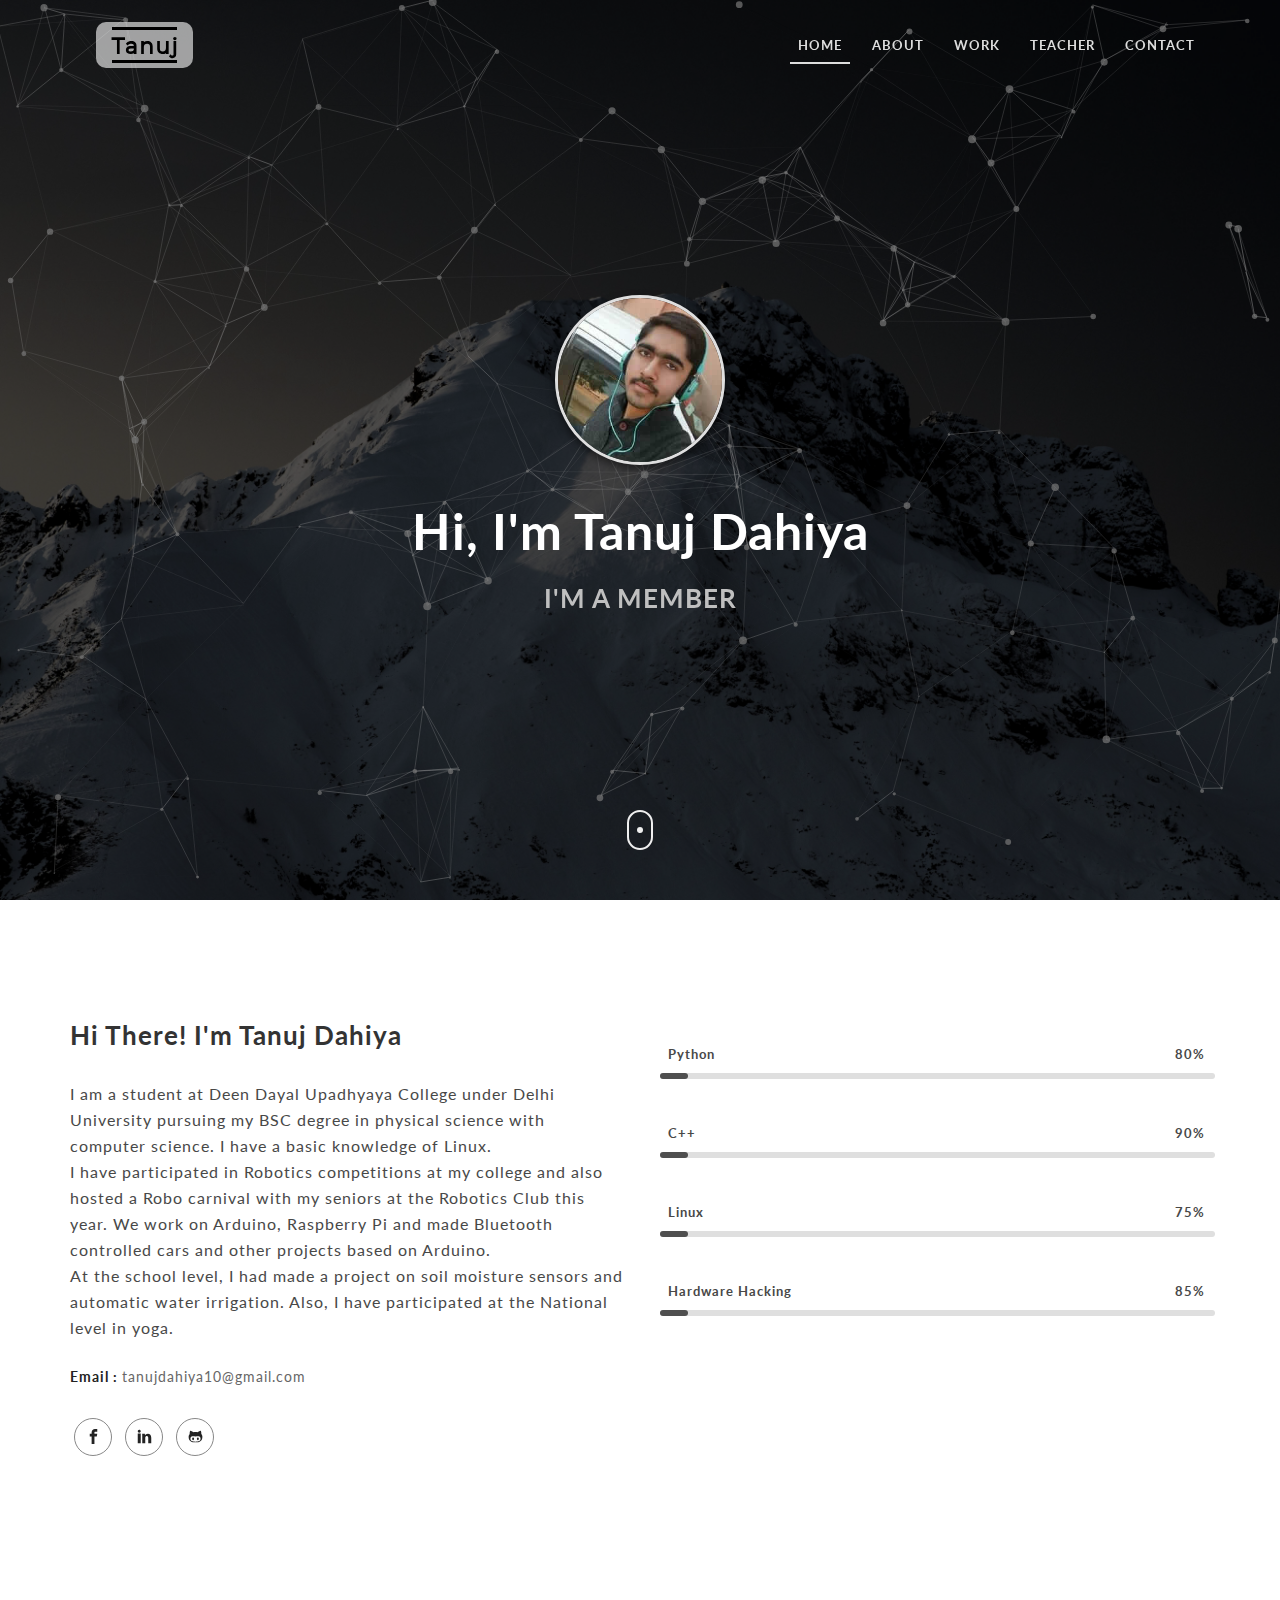
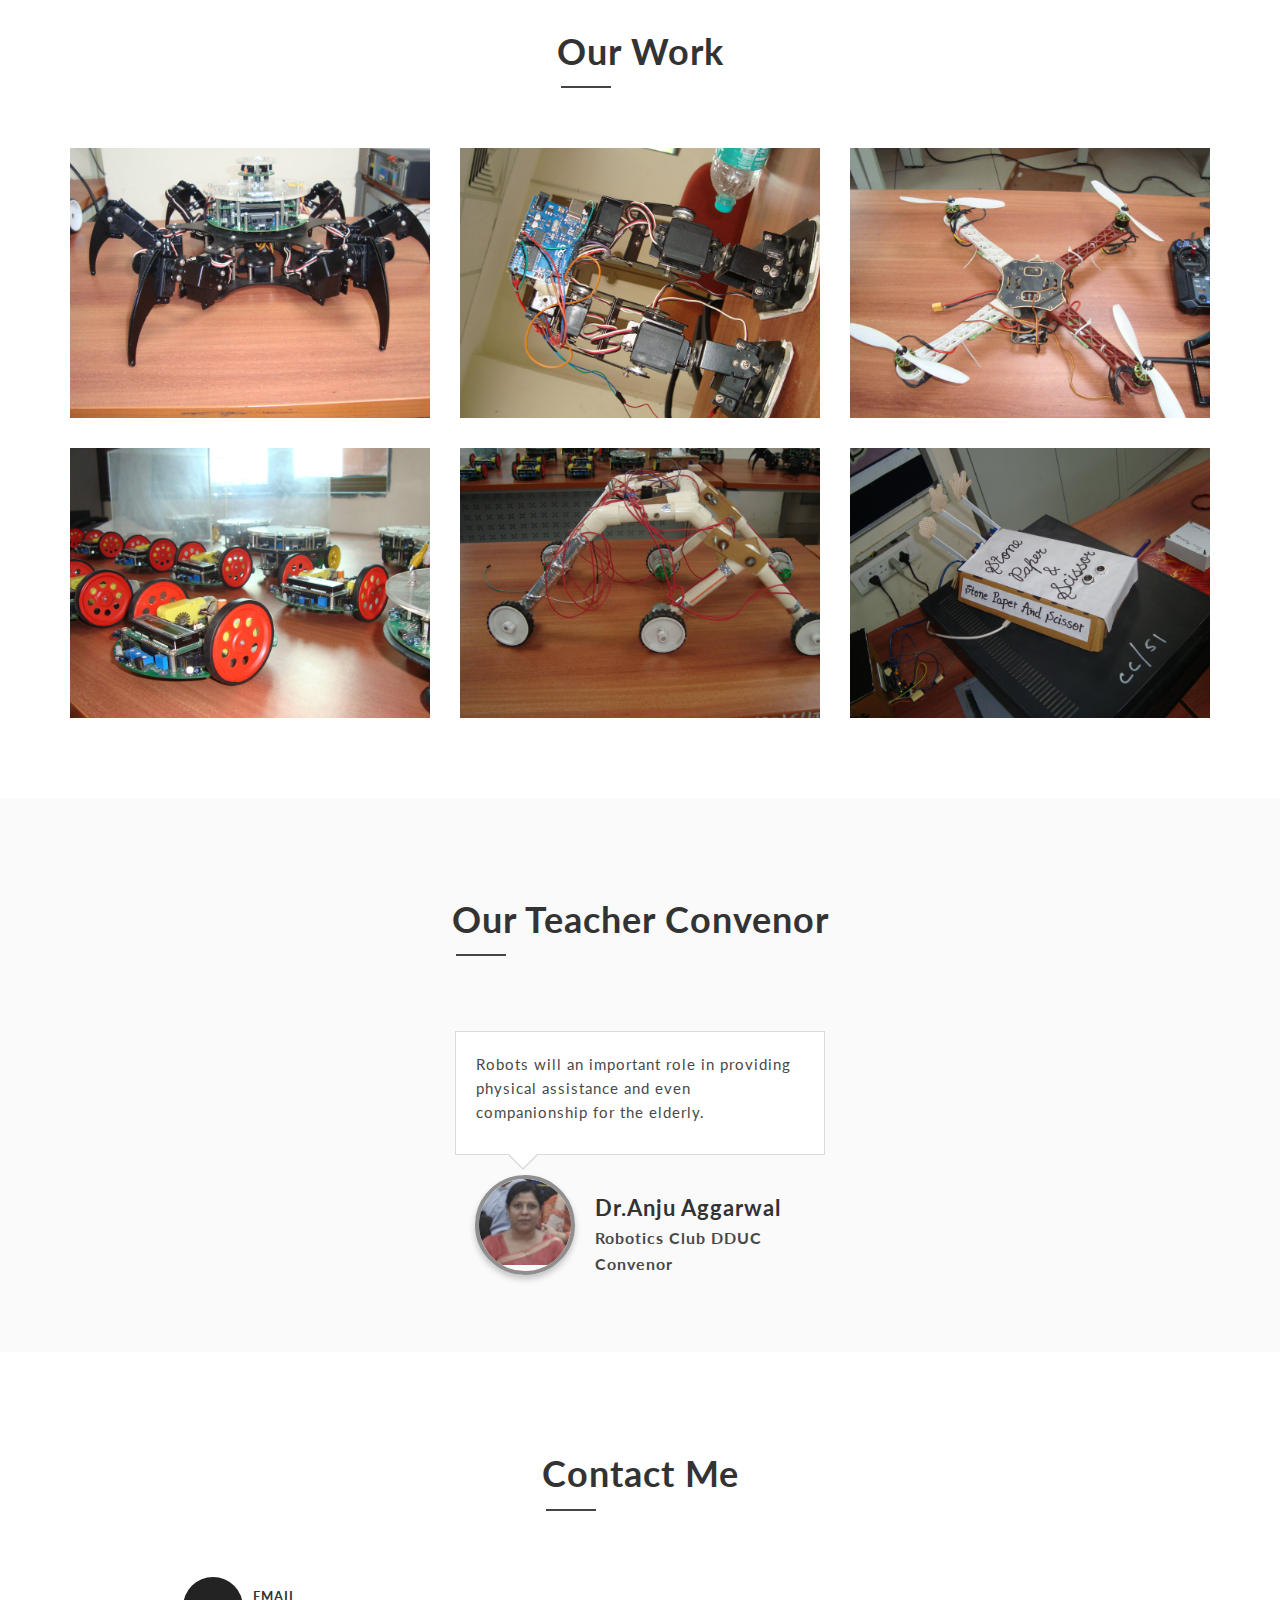
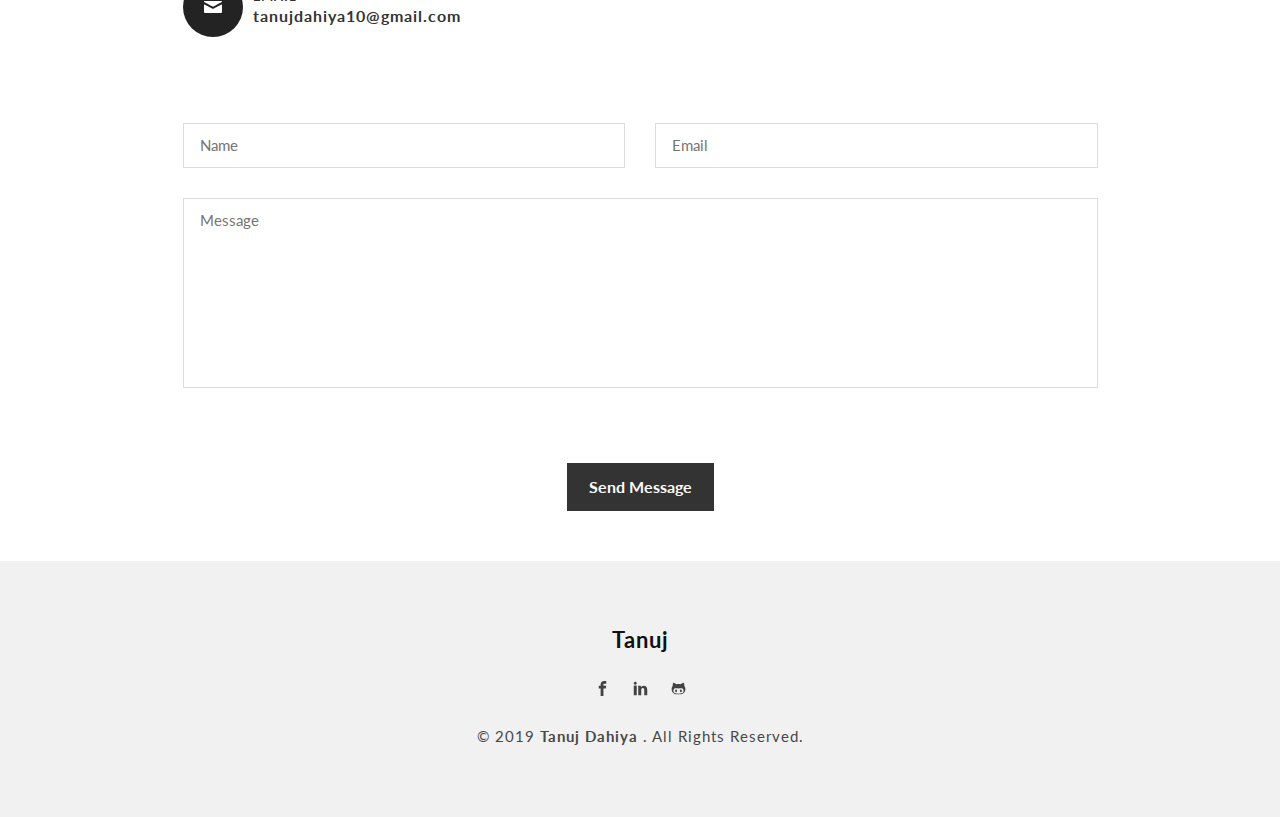
==== index.html @ f4b1f43c "Add files via upload" ====
<!DOCTYPE html>
<html lang="en">

<head>
    <meta charset="utf-8">
    <meta http-equiv="X-UA-Compatible" content="IE=edge">
    <meta name="viewport" content="width=device-width, initial-scale=1">
    <!-- The above 3 meta tags *must* come first in the head; any other head content must come *after* these tags -->

    <!-- SITE TITLE -->
    <title>TANUJ - Personal Portfolio</title>
    <meta name="description" content="Bamboo - Personal Parallax Portfolio Template">

    <!-- Bootstrap CSS -->
    <link rel="stylesheet" type="text/css" href="css/bootstrap.min.css">

    <!-- Magnific Popup core CSS file -->
    <link rel="stylesheet" href="css/magnific-popup.css">

    <!-- Custom styles for this template -->
    <link rel="stylesheet" type="text/css" href="css/style.css">

    <!-- Google Fonts -->
    <link href="https://fonts.googleapis.com/css?family=Lato:400,400i,700,700i" rel="stylesheet">

    <!-- Favicon -->
    <link rel="icon" href="img/favicon.ico">

</head>

<body>

    <!-- Loader -->
    <div class="loader-con">
        <div class="spinner center">
            <div class="double-bounce1"></div>
            <div class="double-bounce2"></div>
        </div>
    </div>
    <!-- End Loader -->

    <!-- MAIN NAVIGATION BAR -->
    <header class="nav-wrapper effect">
        <nav class="navbar-custom">
            <div class="container">

                <!-- Brand and toggle get grouped for better mobile display -->
                <div class="navbar-header">
                    <button type="button" class="navbar-toggle collapsed" data-toggle="collapse"
                        data-target="#bm-navbar" aria-expanded="false">
                        <span class="sr-only">Toggle navigation</span>
                        <span class="icon-bar"></span>
                        <span class="icon-bar"></span>
                        <span class="icon-bar"></span>
                    </button>
                    <a class="navbar-brand effect" href="index-particles.html"><img class="Brand-Name"
                            src="img/Brand-Name.svg" alt="Brand Name"></a>
                </div>

                <!-- Collect the nav links, forms, and other content for toggling -->
                <div class="collapse navbar-collapse" id="bm-navbar">
                    <ul class="nav navbar-nav navbar-right">
                        <li><a href="#home" class="scroll effect active" data-speed="800">HOME</a></li>
                        <li><a href="#about" class="scroll effect" data-speed="1000">ABOUT</a></li>
                        <li><a href="#work" class="scroll effect" data-speed="1400">WORK</a></li>
                        <li><a href="#clients" class="scroll effect" data-speed="1600">TEACHER</a></li>
                        <li><a href="#contact" class="scroll effect" data-speed="1700">CONTACT</a></li>
                    </ul>
                </div><!-- End navbar-collapse -->

            </div><!-- End container -->
        </nav>
    </header>
    <!-- END MAIN NAVIGATION BAR -->

    <!-- HOME -->
    <section id="home" class="home-1 parallax one-page-section">
        <div class="page-table">
            <div class="table-cell text-center">
                <div class="avatar-hero">
                    <img src="img/Home-Avatar.jpeg" alt="avatar-hero">
                </div>
                <h1>Hi, I'm Tanuj Dahiya</h1>
                <h2 class="typer-title">I'm a member of Robotics club.</h2>
                <a href="#about" class="scroll home-s-btn hor-center"><span class="dot center"></span></a>
            </div>
        </div>
        <div id="particles-js"></div>
    </section>
    <!-- END HOME -->

    <!-- ABOUT -->
    <section id="about" class="section one-page-section">
        <div class="container">
            <div class="row">

                <div class="col-xs-12 col-md-6">
                    <div class="about-content">
                        <h2>Hi There! I'm Tanuj Dahiya</h2>
                        <p>I am a student at Deen Dayal Upadhyaya College under Delhi University pursuing my BSC degree
                            in physical science with computer science. I have a basic knowledge of Linux.<br>I have
                            participated in Robotics competitions at my college and also hosted a Robo carnival with my
                            seniors at the Robotics Club this year. We work on Arduino, Raspberry Pi and made Bluetooth
                            controlled cars and other projects based on Arduino.<br>At the school level, I had made a
                            project on soil moisture sensors and automatic water irrigation. Also, I have participated
                            at the National level in yoga.</p>

                        <div class="row">
                            <div class="col-sm-6">
                                <ul>
                                    <li><span>Email : </span>tanujdahiya10@gmail.com</li>
                                </ul>
                            </div>
                        </div>

                        <ul class="social-list">
                            <li><a href="https://m.facebook.com/tanuj.dahiya.96" target="_blank" rel="noopener"
                                    class="effect">
                                    <svg class="social-icon">
                                        <use xlink:href="img/sprite.svg#icon-facebook"></use>
                                    </svg></a></li>
                            <li><a href="https://www.linkedin.com/in/tanuj-d-7295b1121" target="_blank" rel="noopener"
                                    class="effect"><svg class="social-icon">
                                        <use xlink:href="img/sprite.svg#icon-linkedin"></use>
                                    </svg></a></li>
                            <li><a href="https://github.com/Ghost-Rider10" class="effect"><svg target="_blank"
                                        rel="noopener" class="social-icon">
                                        <use xlink:href="img/sprite.svg#icon-github"></use>
                                    </svg></a></li>
                        </ul>

                    </div>
                </div>

                <div class="col-xs-12 col-md-6 skills-section">

                    <div class="progress-bar-linear">
                        <p class="progress-bar-text">Python</p>
                        <div class="progress-cont">
                            <span class="main-color progress-bar-text">80%</span>
                        </div>
                        <div class="progress-bar-skills">
                            <div class="progress-bar-line main-color-bg" data-percent="80"></div>
                        </div>
                    </div>
                    <div class="progress-bar-linear">
                        <p class="progress-bar-text">C++</p>
                        <div class="progress-cont">
                            <span class="main-color progress-bar-text">90%</span>
                        </div>
                        <div class="progress-bar-skills">
                            <div class="progress-bar-line main-color-bg" data-percent="90"></div>
                        </div>
                    </div>
                    <div class="progress-bar-linear">
                        <p class="progress-bar-text">Linux</p>
                        <div class="progress-cont">
                            <span class="main-color progress-bar-text">75%</span>
                        </div>
                        <div class="progress-bar-skills">
                            <div class="progress-bar-line main-color-bg" data-percent="75"></div>
                        </div>
                    </div>
                    <div class="progress-bar-linear">
                        <p class="progress-bar-text">Hardware Hacking</p>
                        <div class="progress-cont">
                            <span class="main-color progress-bar-text">85%</span>
                        </div>
                        <div class="progress-bar-skills">
                            <div class="progress-bar-line main-color-bg" data-percent="85"></div>
                        </div>
                    </div>

                </div>

            </div> <!-- End Row -->
        </div> <!-- End Container -->
    </section>
    <!-- END ABOUT -->

    <!-- WORK -->
    <section id="work" class="section one-page-section">
        <div class="container">
            <div class="section-title">
                <h2>Our Work</h2>
            </div>

            <div class="row filtr-container">

                <div class="col-sm-6 col-md-4 filtr-item design web">
                    <div class="single-work mb-30">
                        <a href="img/wok-1.jpg" class="popup-link">
                            <img class="effect" src="img/wok-1.jpg" alt="work-1">
                            <div class="work-overlay effect">
                                <h3>Project Title</h3>
                                <p>HEXA BOT</p>
                            </div>
                        </a>
                    </div>
                </div>

                <div class="col-sm-6 col-md-4 filtr-item music design">
                    <div class="single-work mb-30">
                        <a href="img/wok-2.jpg" class="popup-link">
                            <img class="effect" src="img/wok-2.jpg" alt="work-2">
                            <div class="work-overlay effect">
                                <h3>Project Title</h3>
                                <p>BIPED</p>
                            </div>
                        </a>
                    </div>
                </div>

                <div class="col-sm-6 col-md-4 filtr-item photography web">
                    <div class="single-work mb-30">
                        <a href="img/wok-3.jpg" class="popup-link">
                            <img class="effect" src="img/wok-3.jpg" alt="work-3">
                            <div class="work-overlay effect">
                                <h3>Project Title</h3>
                                <p>DRONE</p>
                            </div>
                        </a>
                    </div>
                </div>

                <div class="col-sm-6 col-md-4 filtr-item web music">
                    <div class="single-work mb-30">
                        <a href="img/wok-4.jpg" class="popup-link">
                            <img class="effect" src="img/wok-4.jpg" alt="work-4">
                            <div class="work-overlay effect">
                                <h3>Project Title</h3>
                                <p>SPARK V</p>
                            </div>
                        </a>
                    </div>
                </div>

                <div class="col-sm-6 col-md-4 filtr-item design photography">
                    <div class="single-work mb-30">
                        <a href="img/wok-5.jpg" class="popup-link">
                            <img class="effect" src="img/wok-5.jpg" alt="work-5">
                            <div class="work-overlay effect">
                                <h3>Project Title</h3>
                                <p>CURIOSITY BOT</p>
                            </div>
                        </a>
                    </div>
                </div>

                <div class="col-sm-6 col-md-4 filtr-item photography">
                    <div class="single-work mb-30">
                        <a href="img/wok-6.jpg" class="popup-link">
                            <img class="effect" src="img/wok-6.jpg" alt="work-6">
                            <div class="work-overlay effect">
                                <h3>Project Title</h3>
                                <p>STONE-PAPER-SCISSOR</p>
                            </div>
                        </a>
                    </div>
                </div>

            </div><!-- end row -->
        </div> <!-- End Container -->
    </section>
    <!-- END WORK -->

    <!-- TESTIMONIALS -->
    <section id="clients" class="section one-page-section second-bg">
        <div class="container">
            <div class="section-title">
                <h2>Our Teacher Convenor</h2>
            </div>

            <div class="row">
                <div class="">
                    <div class="testimonial-slider">
                        <div class="one-testimonial">
                            <div class="testimonial-content">
                                <p>Robots will an important role in providing physical assistance and even companionship
                                    for the elderly.</p>
                            </div>
                            <div class="testimonial-person">
                                <figure>
                                    <img src="img/anju.jpeg" alt="tes-img-1">
                                </figure>
                                <div class="testimonial-inf">
                                    <h4>Dr.Anju Aggarwal</h4>
                                    <p>Robotics Club DDUC Convenor</p>
                                </div>
                            </div>
                        </div>
                    </div>
                </div>
            </div><!-- end row -->
        </div> <!-- End Container -->
    </section>
    <!-- END TESTIMONIALS -->

    <!-- CONTACT -->
    <section id="contact" class="section one-page-section">
        <div class="container">
            <div class="section-title">
                <h2>contact me</h2>
            </div>

            <div class="row">
                <div class="col-xs-12 col-md-10 col-md-offset-1">
                    <div class="col-xs-12 col-sm-4">
                        <div class="contact-item mb-30">
                            <div class="c-icon text-center">
                                <svg class="social-icon-big">
                                    <use xlink:href="img/sprite.svg#icon-mail"></use>
                                </svg>
                            </div>
                            <div class="c-text">
                                <h5>EMAIL</h5>
                                <h6>tanujdahiya10@gmail.com</h6>
                            </div>
                        </div>
                    </div>
                </div>
            </div><!-- end row -->

            <div class="row">
                <div class="col-xs-12 col-md-10 col-md-offset-1">
                    <form id="contact-form" method="post" action="mailto:tanujdahiya10@gmail.com">
                        <div class="col-sm-6">
                            <input type="text" name="name" id="name" class="input-field" required="required"
                                placeholder="Name">
                            <span class="name-error text-center mb-30"></span>
                        </div>
                        <div class="col-sm-6">
                            <input type="email" name="email" id="email" class="input-field" required="required"
                                placeholder="Email">
                            <span class="email-error text-center mb-30"></span>
                        </div>
                        <div class="col-xs-12">
                            <textarea name="message" id="message" class="input-field" required="required"
                                placeholder="Message"></textarea>
                            <span class="message-error text-center mb-30"></span>
                        </div>
                        <div id="form-message" class="error mb-30 text-center"></div>

                        <button type="submit" class="effect submit-btn">Send Message</button>

                    </form>
                </div>
            </div> <!-- end row -->
        </div> <!-- End Container -->
    </section>
    <!-- END CONTACT -->

    <!-- FOOTER -->
    <footer class="footer">
        <div class="container">
            <div class="row">
                <a href="index.html" class="effect footer-title">Tanuj</a>

                <div class="footer-social">
                    <ul class="footer-social-list">
                        <li><a href="https://m.facebook.com/tanuj.dahiya.96" target="_blank" rel="noopener"
                                class="effect">
                                <svg class="social-icon">
                                    <use xlink:href="img/sprite.svg#icon-facebook"></use>
                                </svg></a></li>
                        <li><a href="https://www.linkedin.com/in/tanuj-d-7295b1121" target="_blank" rel="noopener"
                                class="effect">
                                <svg class="social-icon">
                                    <use xlink:href="img/sprite.svg#icon-linkedin"></use>
                                </svg></a></li>
                        <li><a href="https://github.com/Ghost-Rider10" target="_blank" rel="noopener" class="effect">
                                <svg class="social-icon">
                                    <use xlink:href="img/sprite.svg#icon-github"></use>
                                </svg></a></li>
                    </ul>
                </div>

                <p class="copy-text">&copy; 2019 <strong><a href="index.html" target="_blank">Tanuj Dahiya<a>
                    </strong>. All rights reserved.</p>
            </div> <!-- end row -->
        </div> <!-- End Container -->
    </footer>
    <!-- END FOOTER -->

    <!-- Scroll To Top Button -->
    <a href="#" class="scroll-up effect">
        <svg class="social-icon" style="width: 20px;height: 20px;">
            <use xlink:href="img/sprite.svg#icon-chevron-thin-up"></use>
        </svg>
    </a>
    <!-- End Scroll To Top Button -->

    <!-- js placed at the end of the document so the pages load faster -->
    <!-- jQuery -->
    <script src="js/jquery.min.js"></script>
    <!-- Bootstrap JS -->
    <script src="js/bootstrap.min.js"></script>
    <!-- Magnific Popup core JS file -->
    <script src="js/jquery.magnific-popup.min.js"></script>
    <!-- jQuery Typer JS -->
    <script src="js/jquery.typer.js"></script>
    <!-- jQuery Images Loaded JS -->
    <script src="js/imagesloaded.pkgd.min.js"></script>
    <!-- jQuery Filterizr JS -->
    <script src="js/isotope.pkgd.min.js"></script>
    <!-- PARTICLES JS -->
    <script src="js/particles.js"></script>
    <!-- Custom js -->
    <script src="js/main.js"></script>

</body>

</html>
---- css/style.css ----
html,body{height:100%}body{margin:0;padding:0;font-family:'Lato',sans-serif;font-size:15px;font-weight:400;line-height:1.75;letter-spacing:1px;background-color:#fff;color:#484848}h1,h2,h3,h4,h5,h6{font-weight:700;line-height:1.2;color:#333}p{font-size:16px;line-height:26px}b,strong{font-weight:700}dfn,cite,em,i{font-style:italic}h1{font-size:36px}h2{font-size:26px}h3{font-size:24px}h4{font-size:22px}h5{font-size:18px}h6{font-size:16px}a,a:focus,a:hover,a:active{text-decoration:none;color:inherit;outline:none}ul,ol{margin:0;padding:0}ul{list-style:none}img{display:block;max-width:100%;height:auto}.effect{-webkit-transition:all .4s ease-in-out;-o-transition:all .4s ease-in-out;transition:all .4s ease-in-out}.hor-center{position:absolute;left:50%;-webkit-transform:translateX(-50%);-ms-transform:translateX(-50%);transform:translateX(-50%)}.ver-center{position:absolute;top:50%;-webkit-transform:translateY(-50%);-ms-transform:translateY(-50%);transform:translateY(-50%)}.center{position:absolute;left:50%;top:50%;-webkit-transform:translate(-50%,-50%);-ms-transform:translate(-50%,-50%);transform:translate(-50%,-50%)}.mb-30{margin-bottom:30px}.page-table{display:table;width:100%;height:100%}.table-cell{position:relative;display:table-cell;vertical-align:middle;padding-top:20px;z-index:5}.section{background-color:#fff;padding:100px 0;padding-bottom:50px}.second-bg{background-color:#fafafa}.section-title{display:block;width:100%;margin-bottom:60px;text-align:center}.section-title h2{position:relative;display:inline-block;margin:0;padding-bottom:15px;font-size:36px;font-weight:700;text-transform:capitalize}.section-title h2:after{content:'';position:absolute;bottom:0;left:4px;width:50px;height:2px;background-color:#444}.loader-con{position:fixed;top:0;left:0;width:100%;height:100%;background-color:#fdfdfd;z-index:99}.loader-con .spinner{width:50px;height:50px}.double-bounce1,.double-bounce2{position:absolute;width:100%;height:100%;background-color:#333;opacity:.6;top:0;left:0;border-radius:50%;-webkit-animation:sk-bounce 2.0s infinite ease-in-out;animation:sk-bounce 2.0s infinite ease-in-out}.double-bounce2{-webkit-animation-delay:-1.0s;animation-delay:-1.0s}.nav-wrapper{width:100%;padding:6px 0;position:fixed;top:0;left:0;background-color:transparent;z-index:20}.nav-wrapper .navbar-toggle .icon-bar{background-color:#fff}.nav-wrapper .navbar{position:relative;min-height:50px}.nav-wrapper .navbar-brand{font-size:20px;font-weight:700;color:#ddd;float:left}.nav-wrapper{display:block;padding-bottom:15px;padding-top:15px}.navbar-brand{display:-webkit-box;display:-ms-flexbox;display:flex;-webkit-box-align:center;-ms-flex-align:center;align-items:center;-webkit-box-pack:center;-ms-flex-pack:center;justify-content:center}.nav-wrapper .nav li a{position:relative;font-size:13px;font-weight:700;color:#ddd}.nav-wrapper .nav li a:after{content:"";display:none;position:absolute;width:0;height:2px;bottom:6px;left:10%;background-color:#ddd;-webkit-transition:all .28s ease-in-out;-o-transition:all .28s ease-in-out;transition:all .28s ease-in-out}.nav-wrapper .nav>li>a:hover,.nav-wrapper .nav>li>a.active{background-color:transparent}.nav-wrapper .nav>li>a:hover:after,.nav-wrapper .nav>li>a.active:after{width:80%}.nav-wrapper .nav>li>a:focus{background-color:transparent}.nav-sticky{background-color:#fff!important;padding:6px 0!important;border-bottom:1px solid #f0f0f0}.nav-sticky .navbar-toggle .icon-bar{background-color:#232323}.nav-sticky .navbar-brand,.nav-sticky .nav li a{color:#232323}.nav-sticky .nav li a:after{background-color:#3f3f3f}.nav-sticky .navbar-collapse{-webkit-box-shadow:inset 0 1px 0 rgba(0,0,0,.1);box-shadow:inset 0 1px 0 rgba(0,0,0,.1)}.home-1{position:relative;height:100%;min-height:550px;background-image:url(../img/home-bg.jpg);background-repeat:no-repeat;background-position:center;-ms-background-size:cover;background-size:cover}.home-1:after{content:"";position:absolute;width:100%;height:100%;top:0;left:0;background-color:rgba(0,0,0,.68);z-index:0}.home-1 #particles-js{position:absolute;width:100%;height:100%;top:0;left:0;z-index:2}.home-3,.home-2{position:relative;height:100%;min-height:520px}.home-2 .video-wrapper{position:absolute;width:100%;height:100%;left:0;top:0;z-index:2}.home-2 .video-wrapper video{display:block;position:absolute;width:100%;height:100%;max-width:100%;max-height:100%;min-height:100%;min-width:100%;-o-object-fit:cover;object-fit:cover}.home-2:after{content:"";position:absolute;width:100%;height:100%;top:0;left:0;background-color:rgba(0,0,0,.65);z-index:3}.avatar-hero img{width:130px;margin:0 auto;border:solid 3px #dfdfdf;border-radius:50%;-webkit-box-shadow:0 4px 8px rgba(0,0,0,.52);box-shadow:0 4px 8px rgba(0,0,0,.52)}#home h1{font-size:34px;margin:36px 0 22px;color:#fff}#home .typer-title{margin:10px 0;font-size:22px;color:#bfbfbf;text-transform:uppercase}.home-s-btn{display:block;bottom:50px;height:40px;width:26px;border:2px solid #efefef;border-radius:14px}.home-s-btn .dot{display:block;height:6px;width:6px;background-color:#efefef;border-radius:50%;-webkit-animation:dot-animation 1.8s infinite ease-in-out;animation:dot-animation 1.8s infinite ease-in-out}.home-3 .big-title{margin-bottom:40px}.home-3 .table-cell p{max-width:900px;margin:0 auto;padding:0 26px 10px;color:#fff}.home-carousel .page-table{position:relative;height:100vh;background-repeat:no-repeat;background-position:center;-ms-background-size:cover;background-size:cover}.home-carousel .page-table:after{content:"";position:absolute;background-color:rgba(0,0,0,.52);height:100%;width:100%;left:0;top:0;z-index:3}.home-carousel .first-slide{background-image:url(http://phydev.web44.net/flame/img/banner-3.jpg)}.home-carousel .second-slide{background-image:url(http://phydev.web44.net/flame/img/home-s.jpg)}.home-carousel .third-slide{background-image:url(http://phydev.web44.net/wassabi/images/man-work.jpg)}.slider-btn{display:inline-block;margin-top:20px;margin-right:15px;margin-left:15px;padding:8px 20px;font-size:16px;font-weight:700;border:2px solid #fff;background-color:#fafafa;color:#333;text-transform:uppercase}.slider-btn:hover{background-color:transparent;color:#fafafa}.home-slider-btn{display:none;width:44px;height:44px;border:2px solid #fff;text-align:center;opacity:.8;background-color:#fff;z-index:8}.home-slider-btn:hover{background-color:transparent;color:#fafafa}.owl-next .home-slider-btn{right:20px}.owl-prev .home-slider-btn{left:20px}.home-3 .home-carousel .owl-dots{position:absolute;bottom:15px;left:50%;z-index:8;-webkit-transform:translateX(-50%);-ms-transform:translateX(-50%);transform:translateX(-50%)}.home-3 .home-carousel .owl-dot{display:inline-block;margin:0 4px;width:12px;height:12px;border:2px solid #fafafa;border-radius:50%;-webkit-transition:.3s all ease-out;-o-transition:.3s all ease-out;transition:.3s all ease-out}.home-3 .home-carousel .owl-dot:hover,.home-3 .home-carousel .owl-dot.active{background-color:#eee}.about-content h2{margin-bottom:30px;text-transform:capitalize}.about-content p{margin-bottom:16px}.about-content ul li{margin-top:8px;font-size:14px;color:#666}.about-content ul li span{font-weight:700;color:#232323}.about-content ul li span i{margin-right:4px}.social-list{margin-top:20px;margin-bottom:20px}.social-list li{display:inline-block;margin:4px}.social-list li a{display:-webkit-box;display:-ms-flexbox;display:flex;width:38px;height:38px;line-height:36px;color:#232323;border:1px solid #888;border-radius:50%;-webkit-box-pack:center;-ms-flex-pack:center;justify-content:center;-webkit-box-align:center;-ms-flex-align:center;align-items:center}.social-list li:hover a{color:#fafafa;background-color:#232323;border-color:transparent}.social-icon{width:15px;height:15px;fill:currentColor}.social-icon-big{width:20px;height:20px;fill:#fff}.skills-section{padding:20px 0;padding-left:10px;padding-right:10px}.progress-bar-linear{padding-top:20px;padding-bottom:20px}.progress-bar-text{display:inline-block;margin-left:8px;margin-bottom:6px;font-size:13px;font-weight:700}.progress-cont{display:inline-block;float:right;margin-right:10px}.progress-bar-linear .progress-bar-skills{position:relative;width:100%;background-color:#dfdfdf;border-radius:12px}.progress-bar-skills .progress-bar-line{position:relative;width:5%;height:6px;background-color:#4f4f4f;-webkit-transition:all 1.6s ease-out;-o-transition:all 1.6s ease-out;transition:all 1.6s ease-out;border-radius:12px}.single-service{padding:10px;text-align:center}.single-service.bordered{border-right:none;border-left:none}.clear-float{clear:both!important}.services-separator{display:none;width:100%;margin:15px auto;height:1px;background:#dfdfdf}.service-icon .fa{font-size:44px;line-height:70px}.single-service:hover .service-icon .fa{-webkit-transform:rotateY(360deg);-ms-transform:rotateY(360deg);transform:rotateY(360deg)}.service-content h3{font-size:19px;margin-top:15px;margin-bottom:0;font-weight:700}.s-line{margin:12px auto 0;width:55px;height:1px;background-color:#333}.single-service p{margin-top:12px;font-size:14px}#work-list{margin-bottom:40px}#work-list li{display:inline-block;text-transform:uppercase;font-size:14px;font-weight:700}#work-list li .filter{position:relative;margin:4px 8px}#work-list li .filter:after{content:'';position:absolute;bottom:calc(50% - 1px);left:0;width:0;height:1px;background-color:#484848;-webkit-transition:width .24s ease-out;-o-transition:width .24s ease-out;transition:width .24s ease-out}#work-list li .filter:hover:after,#work-list li .filter-active:after{width:100%}.single-work{position:relative;overflow:hidden}.single-work img{-webkit-transform:scale(1.1);-ms-transform:scale(1.1);transform:scale(1.1)}.single-work:hover img{-webkit-transform:scale(1);-ms-transform:scale(1);transform:scale(1)}.work-overlay{position:absolute;pointer-events:none;padding:12px;width:calc(100% - 16px);height:calc(100% - 16px);top:8px;left:8px;opacity:0;background-color:rgba(0,0,0,.8)}.work-overlay:after{content:'';position:absolute;width:calc(100% - 24px);height:calc(100% - 24px);top:12px;left:12px;border:1px solid #fdfdfd}.single-work:hover .work-overlay{opacity:1}.work-overlay h3{position:absolute;bottom:40px;left:26px;color:#eee;font-size:18px}.work-overlay p{position:absolute;font-size:12px;color:#ddd;left:26px;bottom:10px}.testimonial-slider{display:-webkit-box;display:-ms-flexbox;display:flex;-webkit-box-pack:center;-ms-flex-pack:center;justify-content:center}.one-testimonial{position:relative;padding:15px;max-width:400px}.testimonial-content{position:relative;padding:20px;margin-bottom:20px;border:1px solid;background-color:#fff;border-color:#dadada}.testimonial-content p{font-size:15px;line-height:1.6}.testimonial-content:after,.testimonial-content:before{content:'';display:block;position:absolute;width:0;height:0}.testimonial-content:before{bottom:-32px;left:51px;border:16px solid;border-color:#dadada transparent transparent}.testimonial-content:after{bottom:-29px;left:52px;border:15px solid;border-color:#fff transparent transparent}.testimonial-person:after{display:table;content:"";clear:both}.one-testimonial figure{position:relative;overflow:hidden;height:100px;width:100px;margin-left:20px;float:left;border:4px solid #8f8f8f;border-radius:50%;-webkit-box-shadow:0 4px 6px 0 rgba(0,0,0,.22);box-shadow:0 4px 6px 0 rgba(0,0,0,.22)}.one-testimonial figure img{-webkit-filter:grayscale(.38);filter:grayscale(.38)}.testimonial-inf{padding-top:10px;margin-left:140px}.testimonial-inf h4{margin-bottom:4px}.testimonial-inf h4,.testimonial-inf p{font-weight:700}.contact-item{position:relative}.contact-item:after{content:"";display:table;clear:both}.contact-item .c-icon{position:relative;top:6px;width:60px;height:60px;float:left;background-color:#232323;border-radius:50%;display:-webkit-box;display:-ms-flexbox;display:flex;-webkit-box-pack:center;-ms-flex-pack:center;justify-content:center;-webkit-box-align:center;-ms-flex-align:center;align-items:center}.contact-item .c-icon .fa{font-size:20px;line-height:58px;color:#fafafa}.contact-item .c-text{padding-top:18px;padding-bottom:18px;padding-left:70px}.contact-item .c-text h5{margin:0;margin-bottom:2px;font-size:13px;text-transform:uppercase}.contact-item .c-text h6{margin:0;word-break:break-all}#contact-form{margin-top:50px}.input-field{width:100%;padding:8px 16px;color:#232323;border:1px solid #ddd;outline:none}textarea.input-field{height:190px;resize:none}.name-error,.email-error,.message-error,.error{display:block;margin-top:8px;font-size:14px;color:#ff2828}.success{display:block;margin-top:8px;font-size:14px;color:#1e9402}#form-message{float:left;width:100%}.submit-btn{display:block;margin:0 auto;padding:8px 20px;font-size:16px;font-weight:700;border:2px solid #333;outline:none;background-color:#333;color:#fafafa;cursor:pointer}.submit-btn:hover{color:#111;background-color:transparent}.footer{padding-top:60px;padding-bottom:60px;text-align:center;background-color:#f1f1f1}.footer-title{display:inline-block;margin-bottom:6px;font-size:22px;font-weight:700;color:#111}.footer-social{padding:10px 0}.footer-social-list li{display:inline-block}.footer-social-list li a{font-size:17px;color:#434343;margin:0 9px}.footer-social-list li a:hover{color:#111}.footer .copy-text{margin:8px 0;font-size:15px;text-transform:capitalize}.scroll-up{position:fixed;font-size:28px;width:46px;height:46px;text-align:center;line-height:38px;color:#fafafa;border:2px solid #333;background-color:#333;bottom:25px;right:30px;opacity:0;z-index:60}.scroll-up:focus{color:#fff}.scroll-up:hover{background-color:transparent;color:#333}.show-up-btn{opacity:1}@media screen and (min-width:768px){.nav-wrapper{padding:20px 0}.nav-sticky .navbar-collapse{-webkit-box-shadow:none;box-shadow:none}.nav-wrapper .nav li a:after{display:block}.avatar-hero img{width:170px}#home h1{font-size:50px}#home .typer-title{font-size:26px}.home-slider-btn{display:block;opacity:0}.home-carousel:hover .home-slider-btn{opacity:.8}.home-carousel:hover .owl-next.disabled .home-slider-btn,.home-carousel:hover .owl-prev.disabled .home-slider-btn{opacity:.4}}@media (min-width:992px){.skills-section{padding-left:20px}.single-service.bordered{border-right:1px solid #dfdfdf;border-left:1px solid #dfdfdf}.services-separator{display:block}}@-webkit-keyframes sk-bounce{0%,100%{-webkit-transform:scale(0);transform:scale(0)}50%{-webkit-transform:scale(1);transform:scale(1)}}@keyframes sk-bounce{0%,100%{-webkit-transform:scale(0);transform:scale(0)}50%{-webkit-transform:scale(1);transform:scale(1)}}@-webkit-keyframes dot-animation{0%{top:calc(50% - 6px);opacity:1}40%{top:50%;opacity:0}100%{top:calc(50% - 6px);opacity:0}}@keyframes dot-animation{0%{top:calc(50% - 6px);opacity:1}40%{top:50%;opacity:0}100%{top:calc(50% - 6px);opacity:0}}
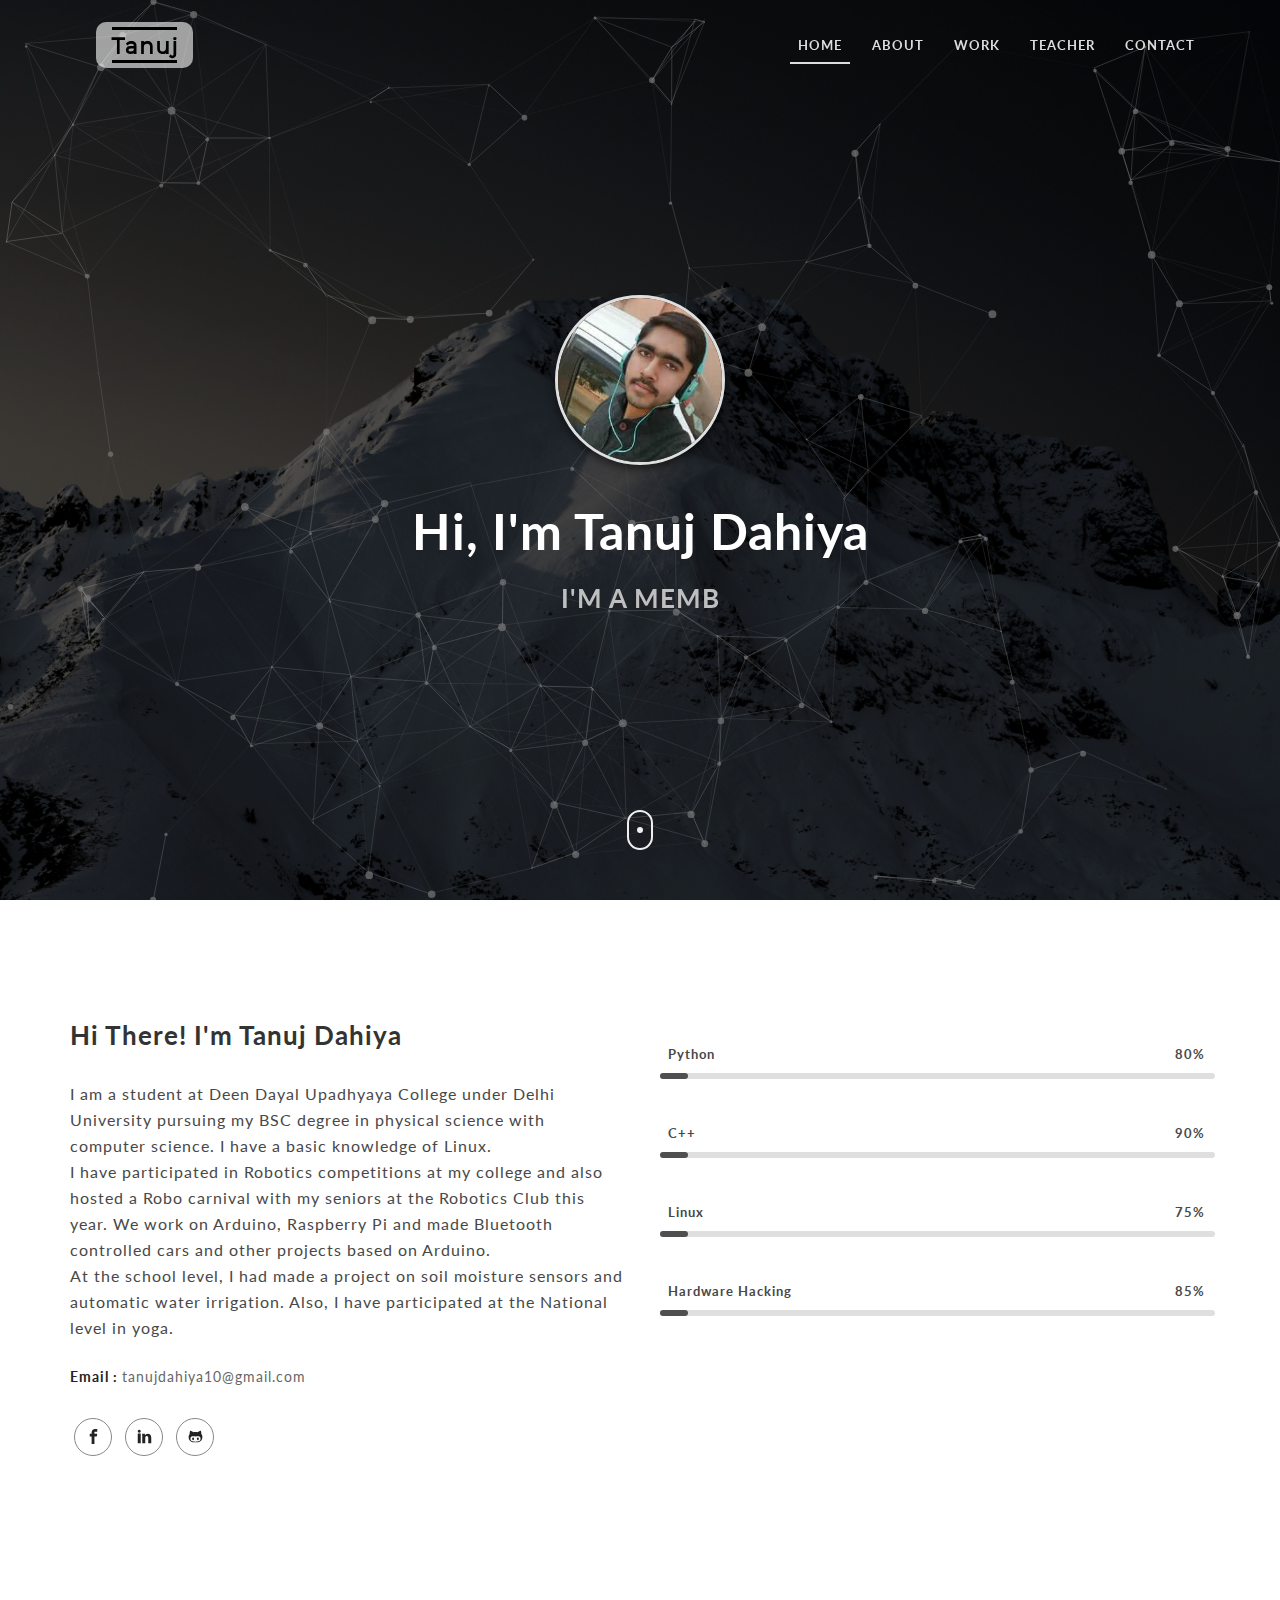
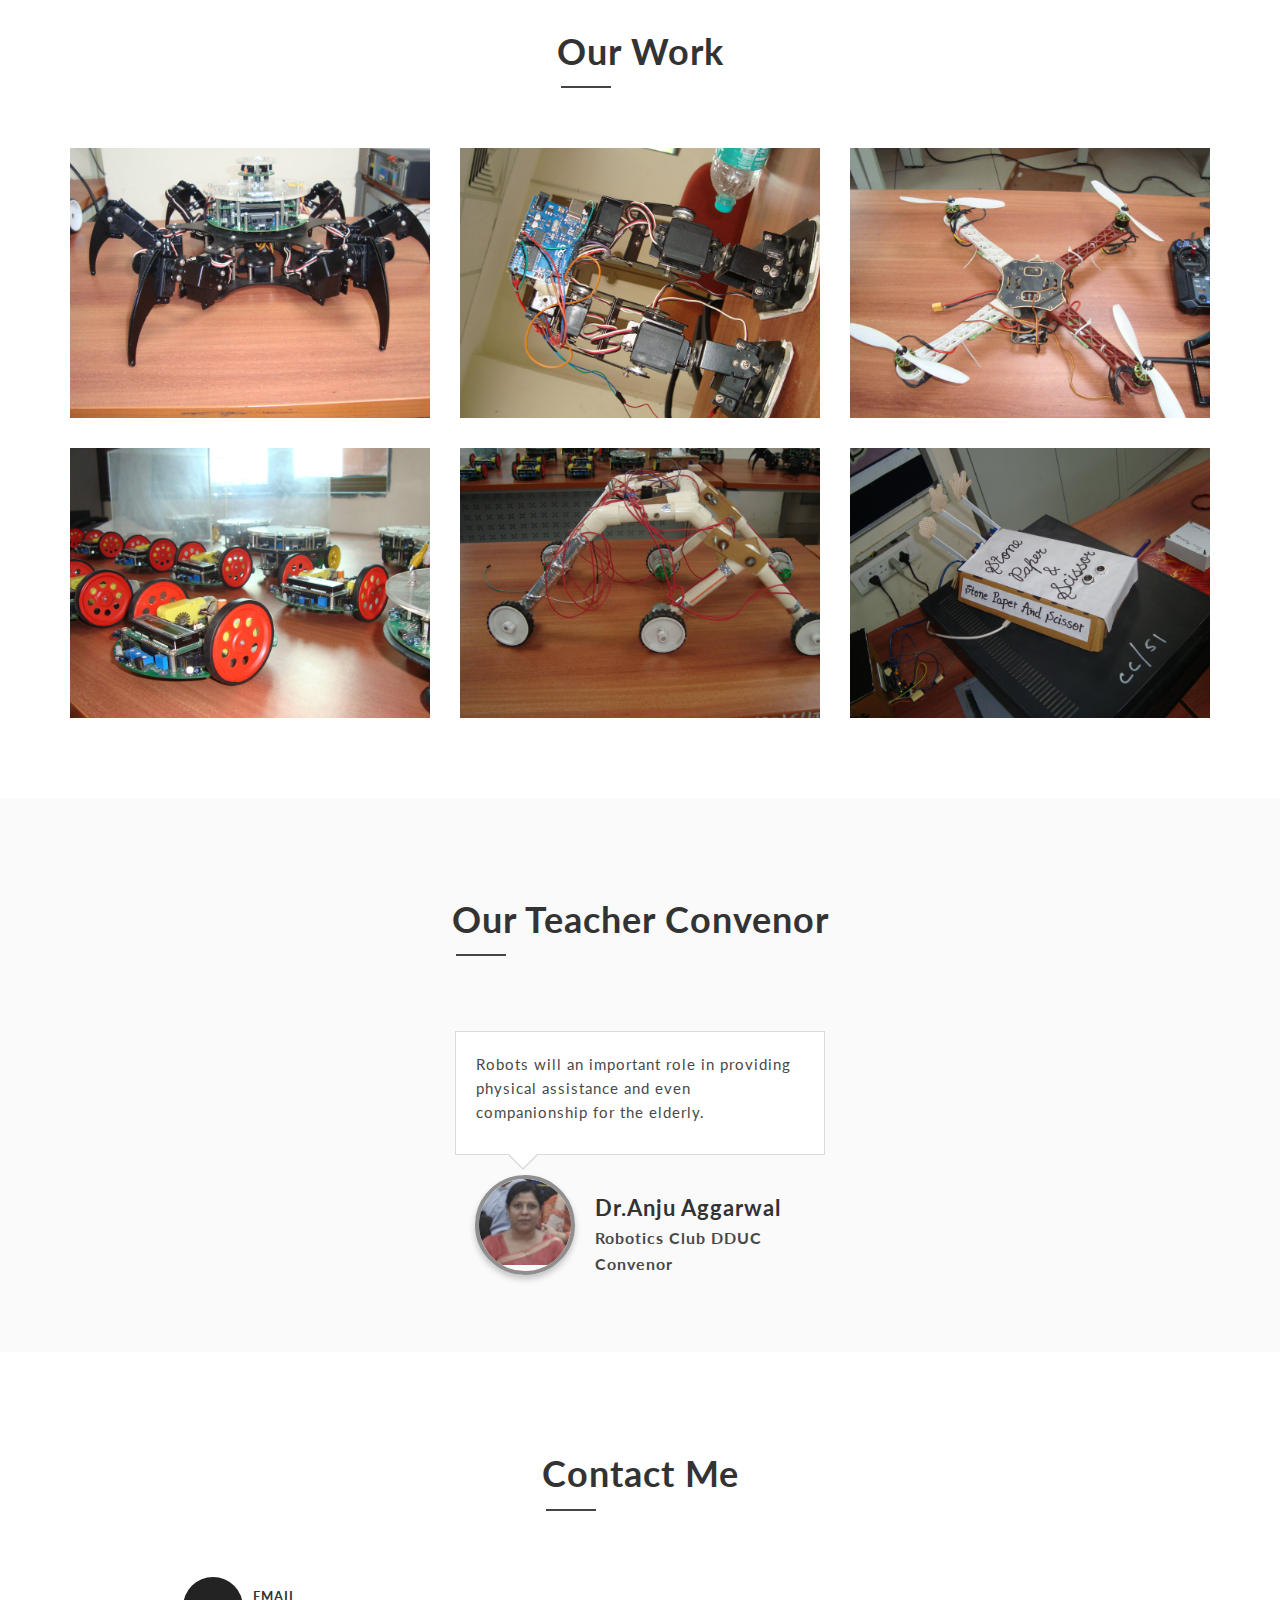
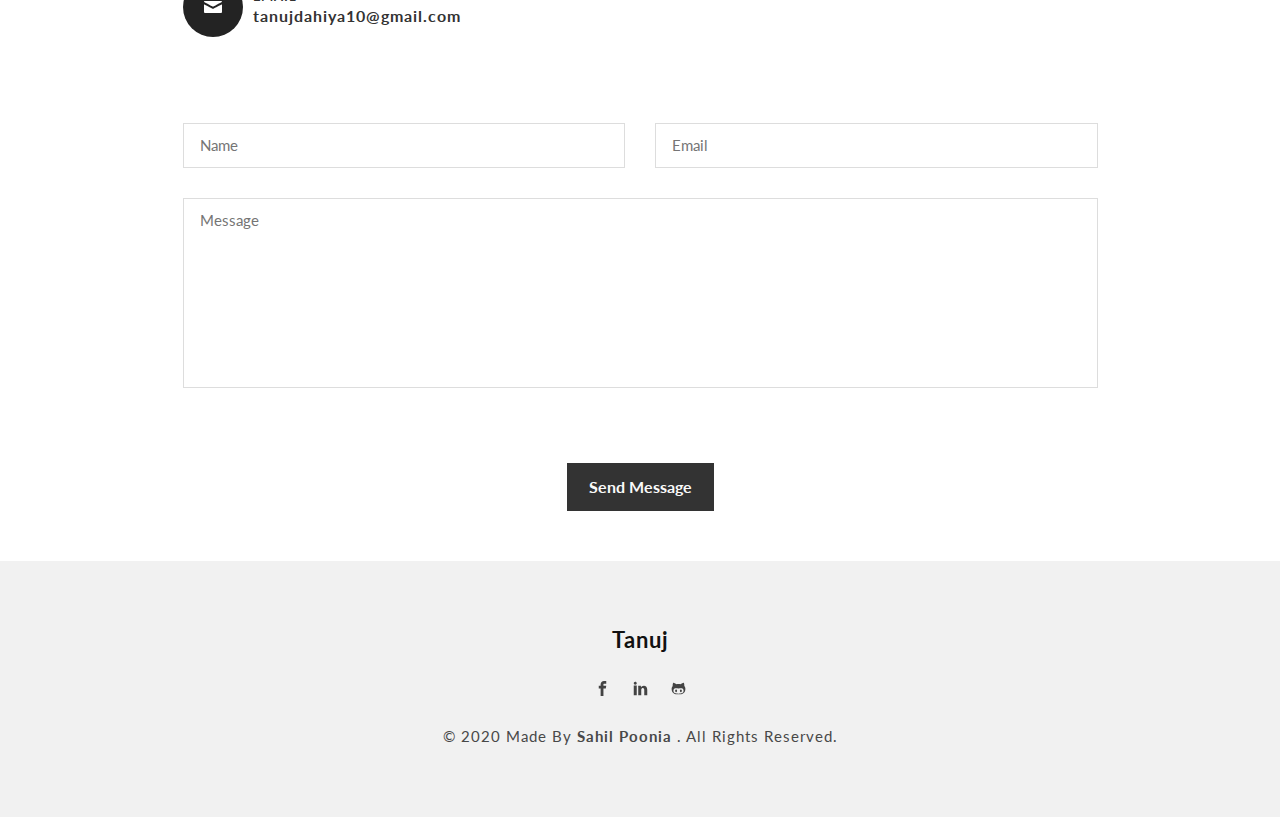
==== commit 837c8aac: "Update index.html" ====
--- a/index.html
+++ b/index.html
@@ -375,7 +375,7 @@
                     </ul>
                 </div>
 
-                <p class="copy-text">&copy; 2019 <strong><a href="index.html" target="_blank">Tanuj Dahiya<a>
+                <p class="copy-text">&copy; 2020 made by <strong><a href="https://sahil-poonia.github.io/CV/" target="_blank">Sahil Poonia<a>
                     </strong>. All rights reserved.</p>
             </div> <!-- end row -->
         </div> <!-- End Container -->
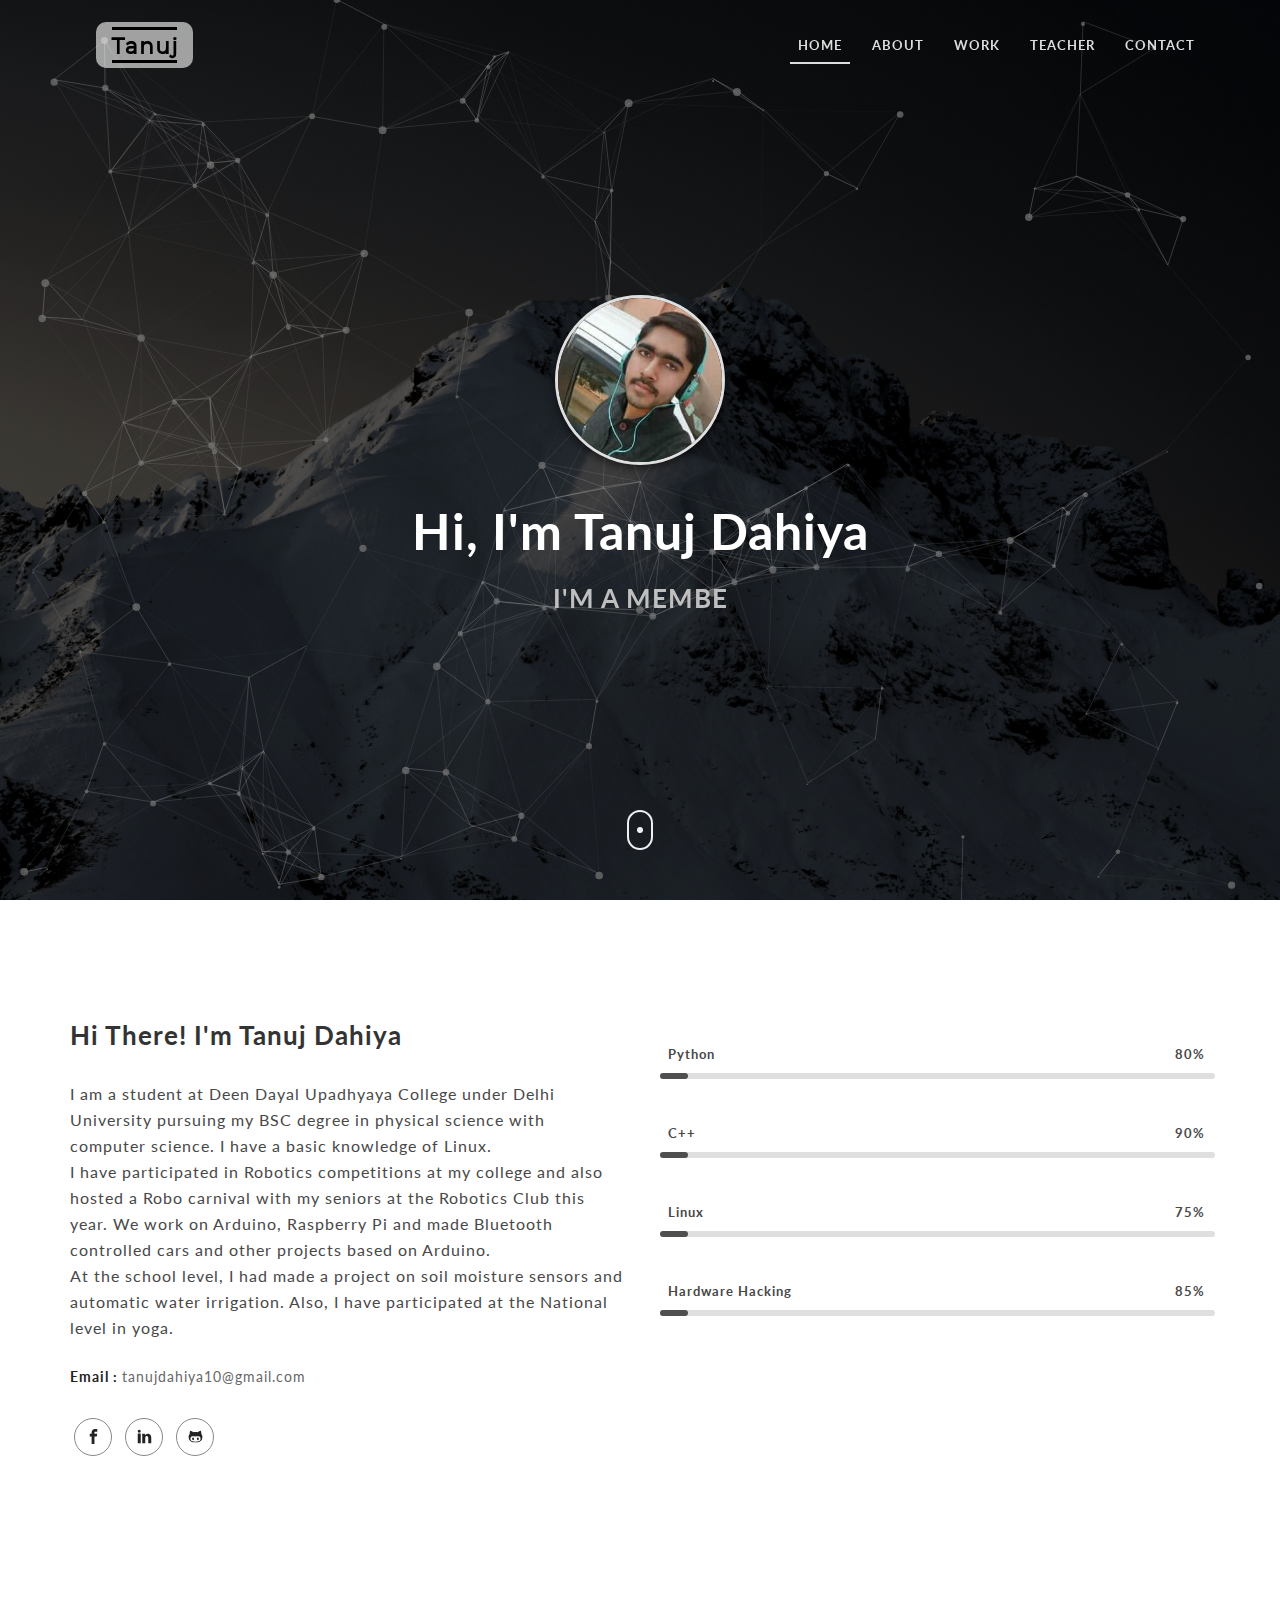
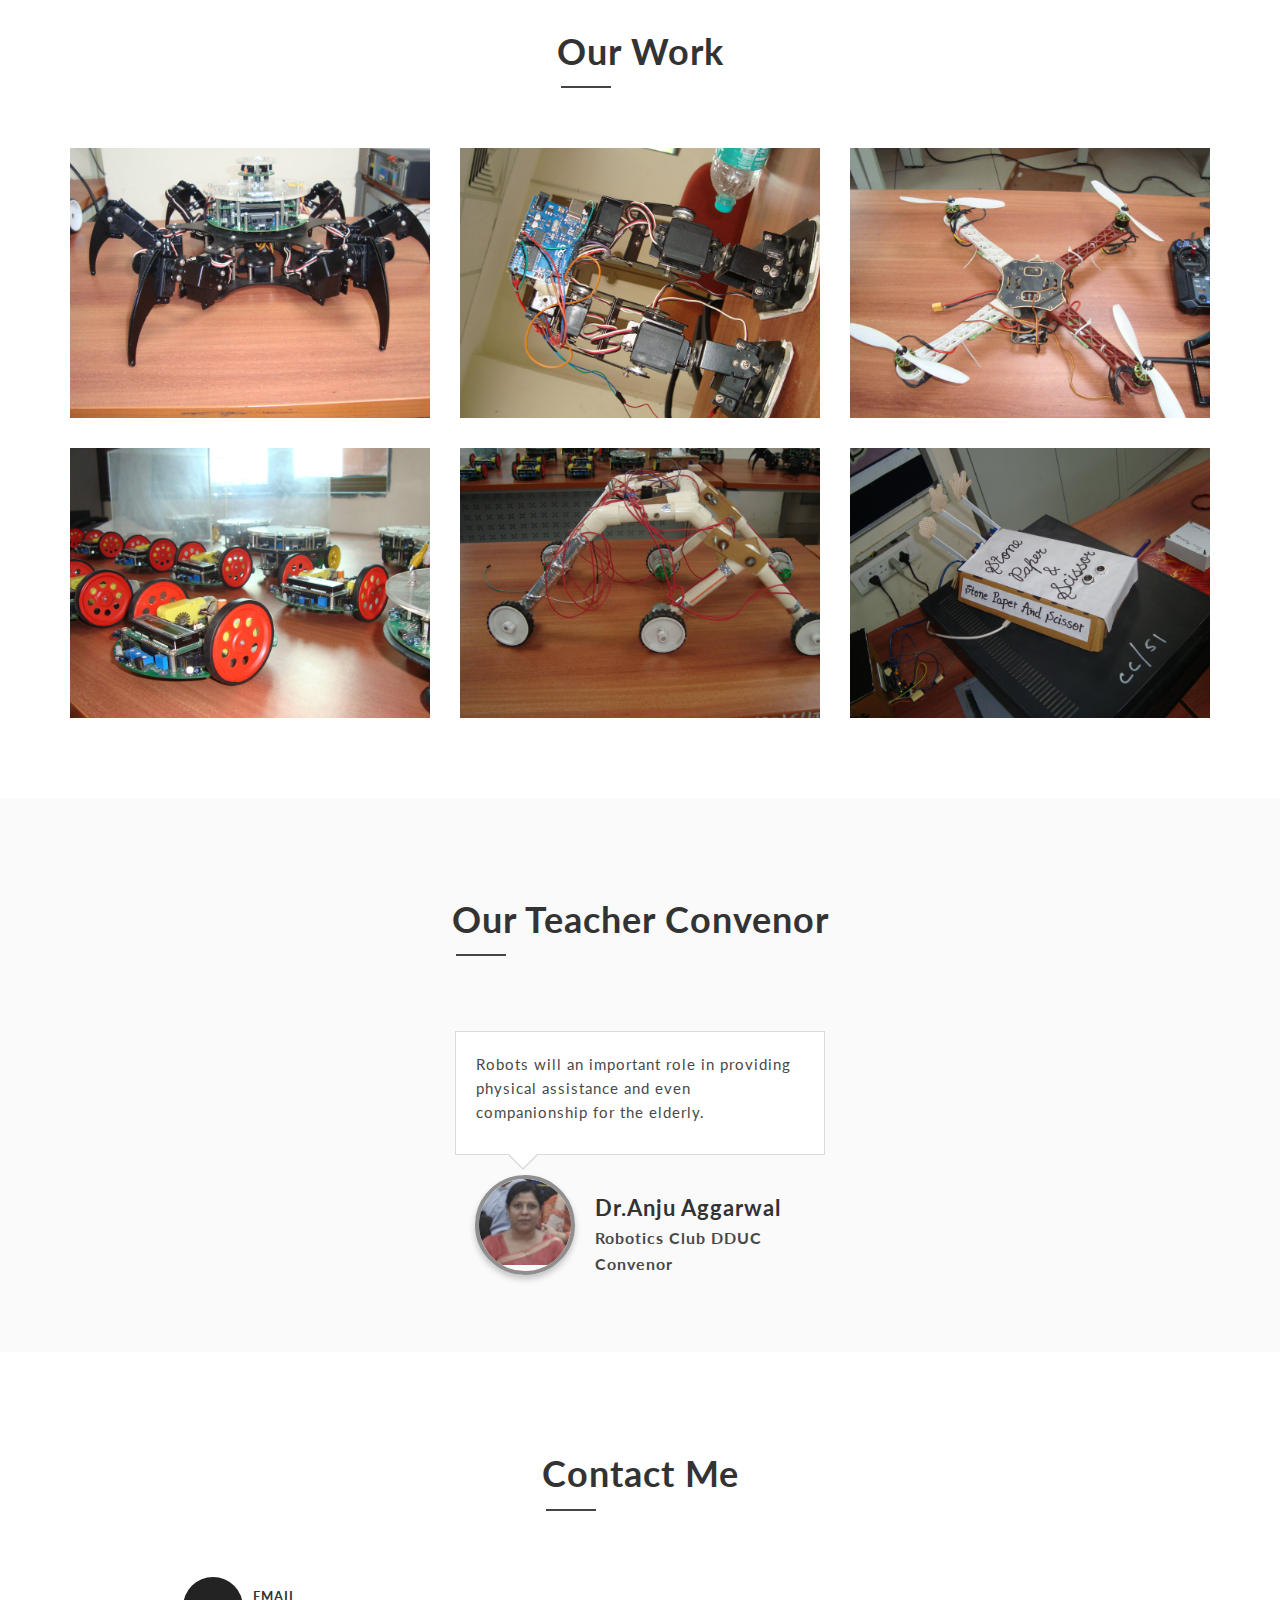
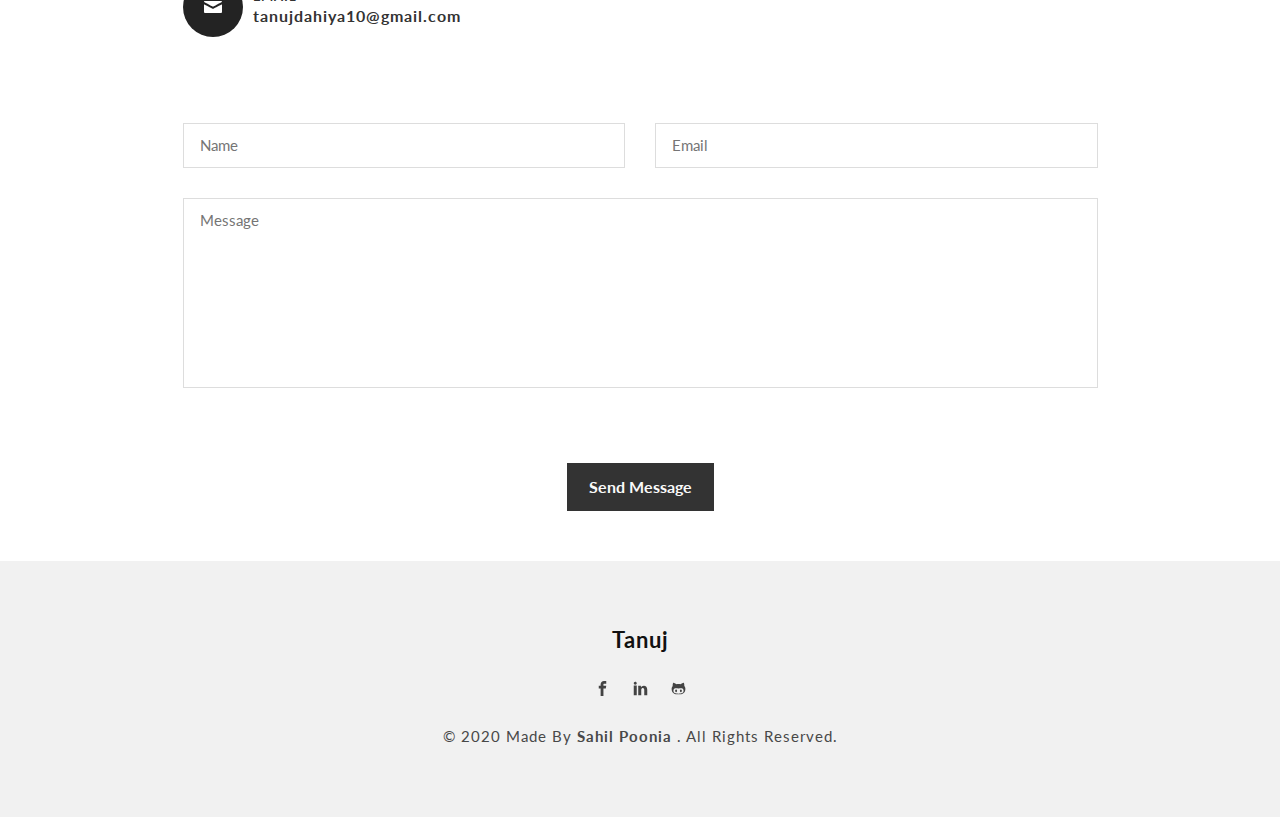
==== commit ded63122: "Update index.html" ====
--- a/index.html
+++ b/index.html
@@ -9,7 +9,7 @@
 
     <!-- SITE TITLE -->
     <title>TANUJ - Personal Portfolio</title>
-    <meta name="description" content="Bamboo - Personal Parallax Portfolio Template">
+    <meta name="description" content="Tanuj dahiya - Personal Portfolio Web page.">
 
     <!-- Bootstrap CSS -->
     <link rel="stylesheet" type="text/css" href="css/bootstrap.min.css">
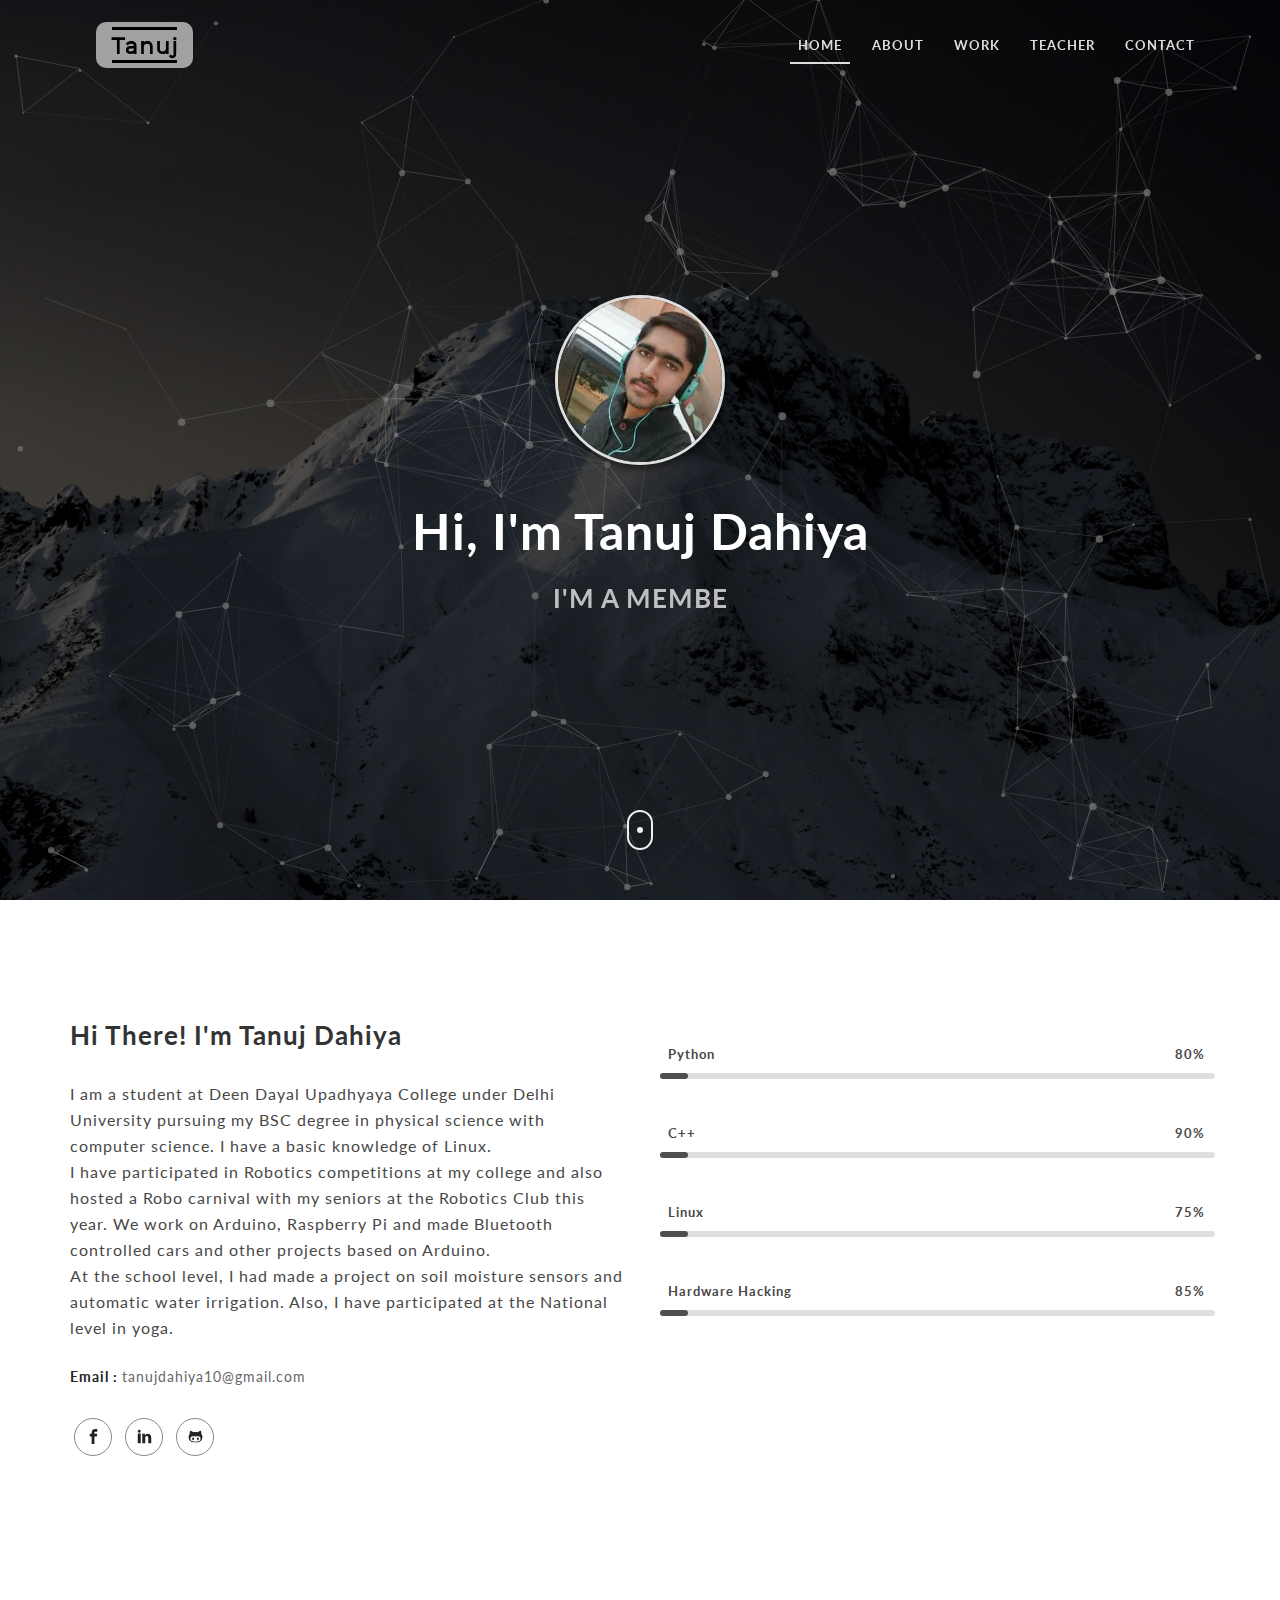
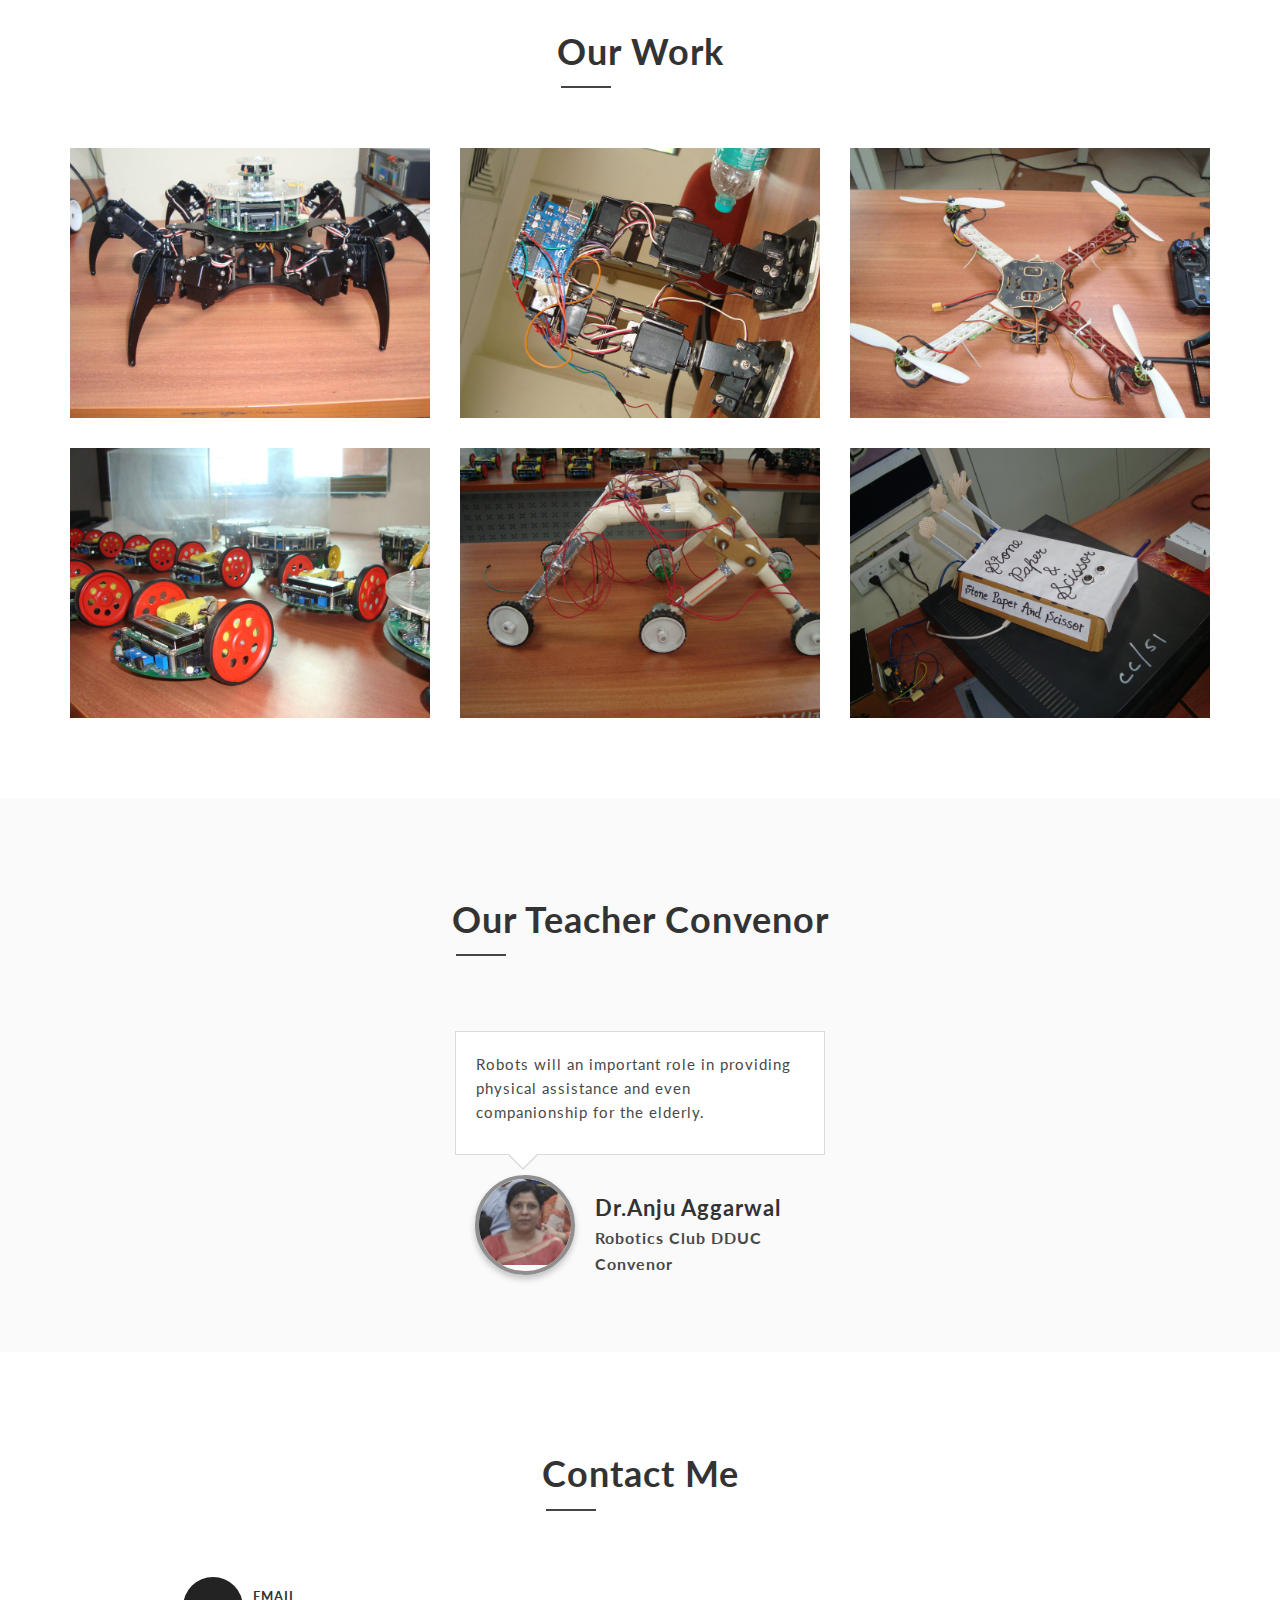
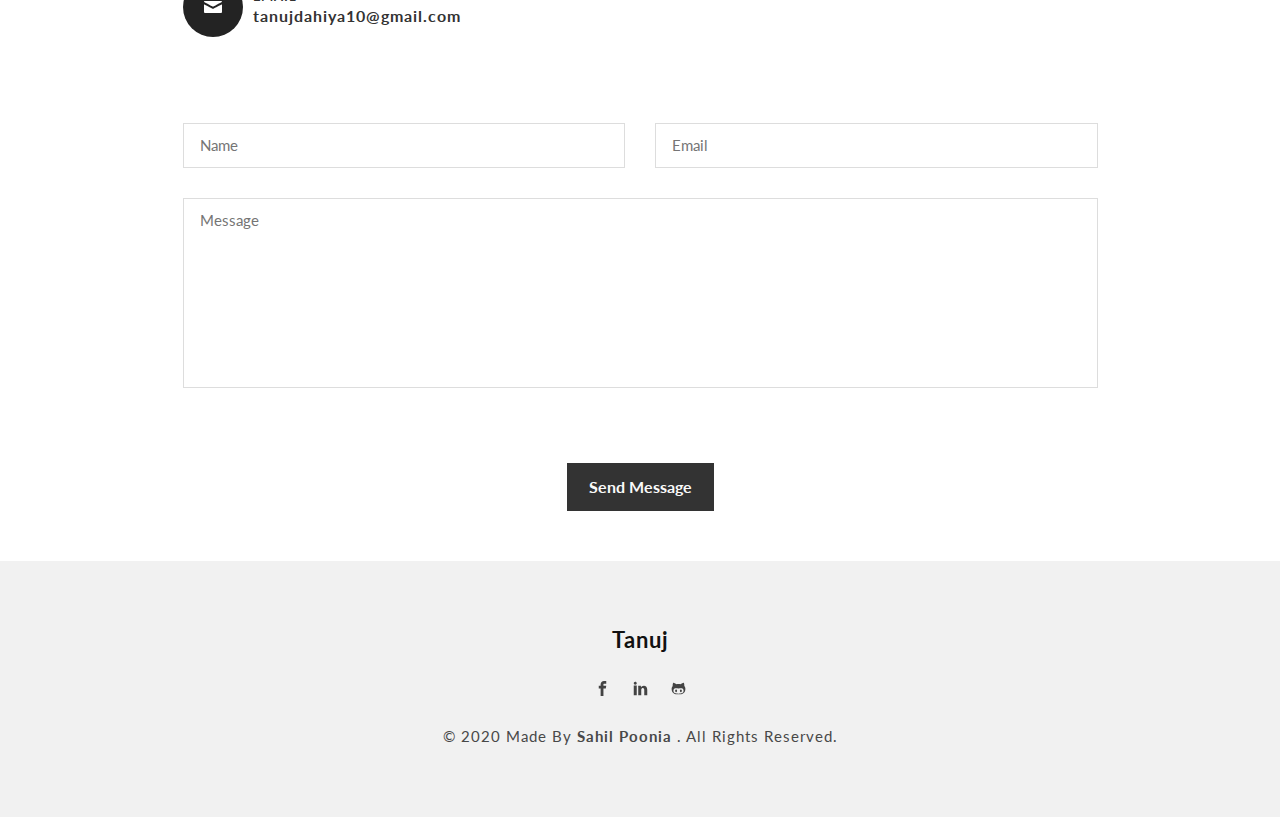
==== commit 539e8b89: "Added for Google verification" ====
--- a/index.html
+++ b/index.html
@@ -10,7 +10,7 @@
     <!-- SITE TITLE -->
     <title>TANUJ - Personal Portfolio</title>
     <meta name="description" content="Tanuj dahiya - Personal Portfolio Web page.">
-
+    <meta name="google-site-verification" content="HUzOaedv9Ao0O7AAazGqneVPPaYod6x4YpPlfrCsj1A" />
     <!-- Bootstrap CSS -->
     <link rel="stylesheet" type="text/css" href="css/bootstrap.min.css">
 
@@ -53,7 +53,7 @@
                         <span class="icon-bar"></span>
                         <span class="icon-bar"></span>
                     </button>
-                    <a class="navbar-brand effect" href="index-particles.html"><img class="Brand-Name"
+                    <a class="navbar-brand effect" href="index.html"><img class="Brand-Name"
                             src="img/Brand-Name.svg" alt="Brand Name"></a>
                 </div>
 
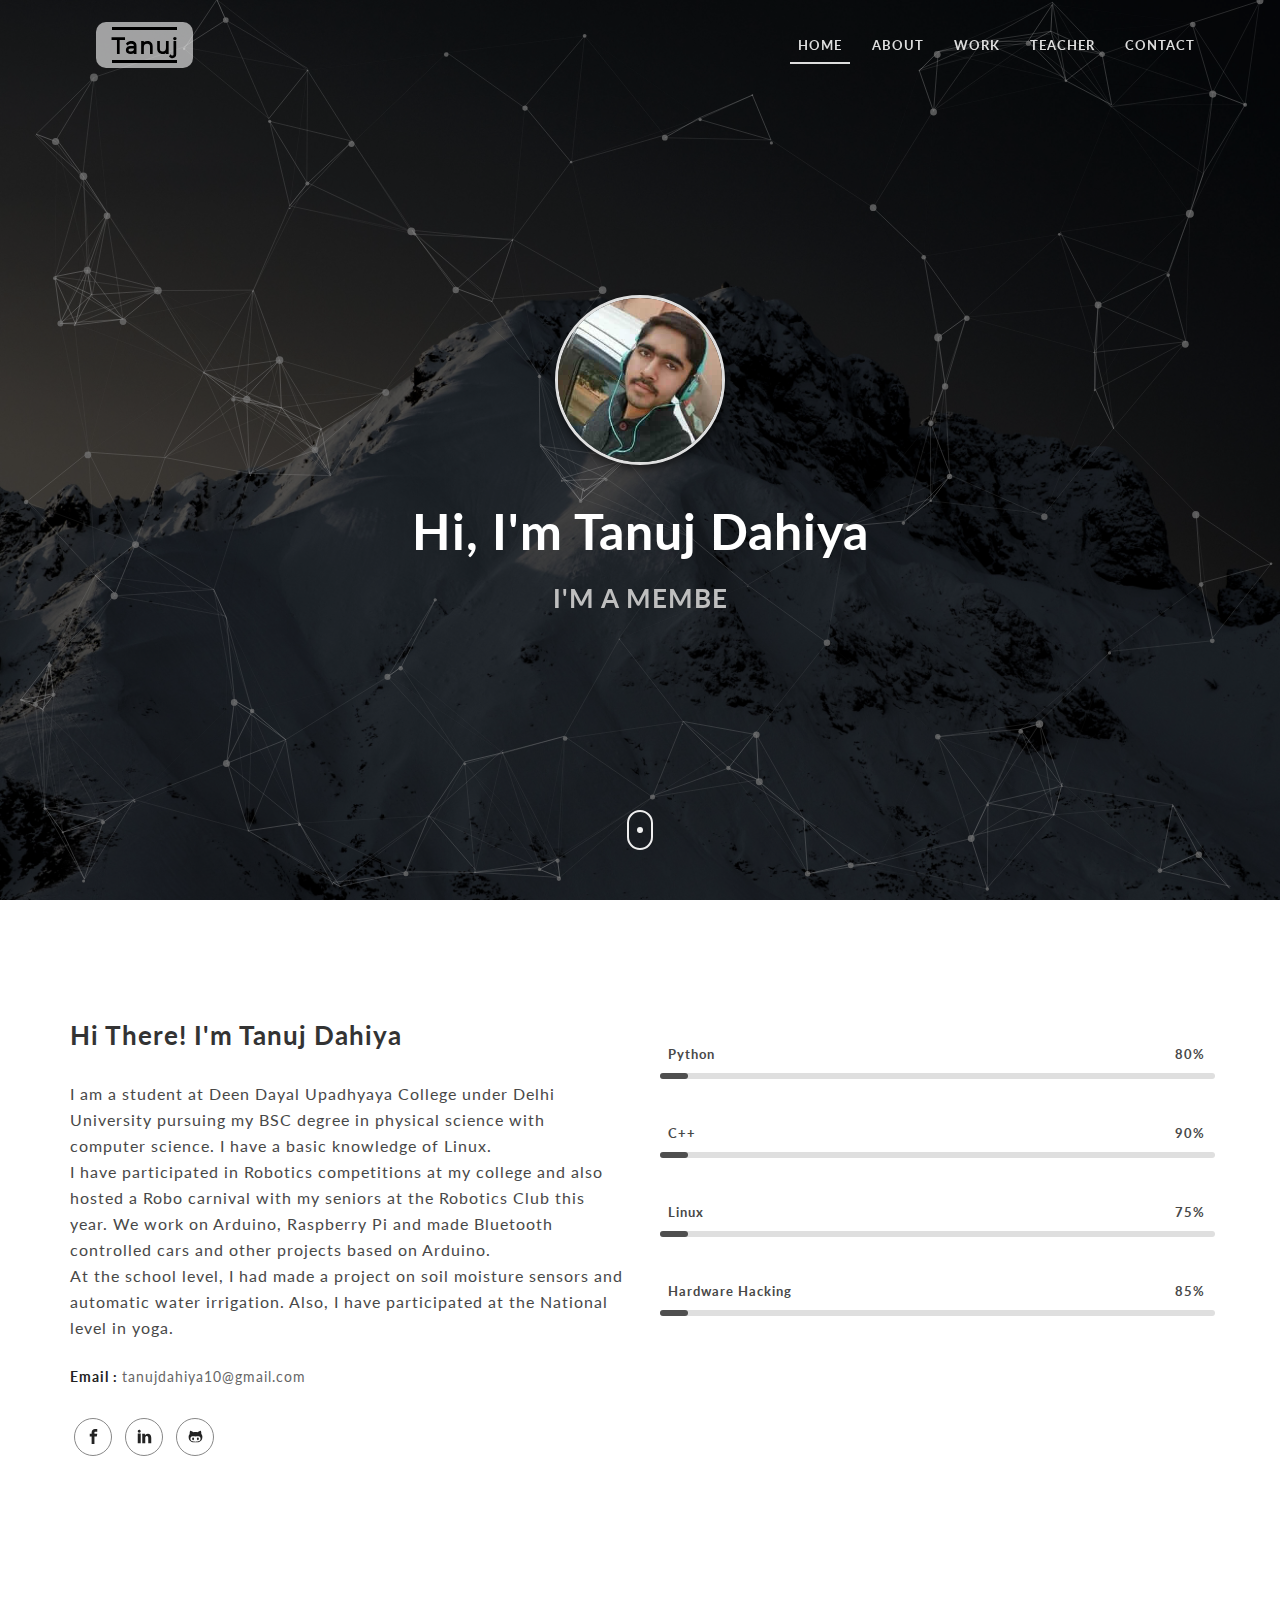
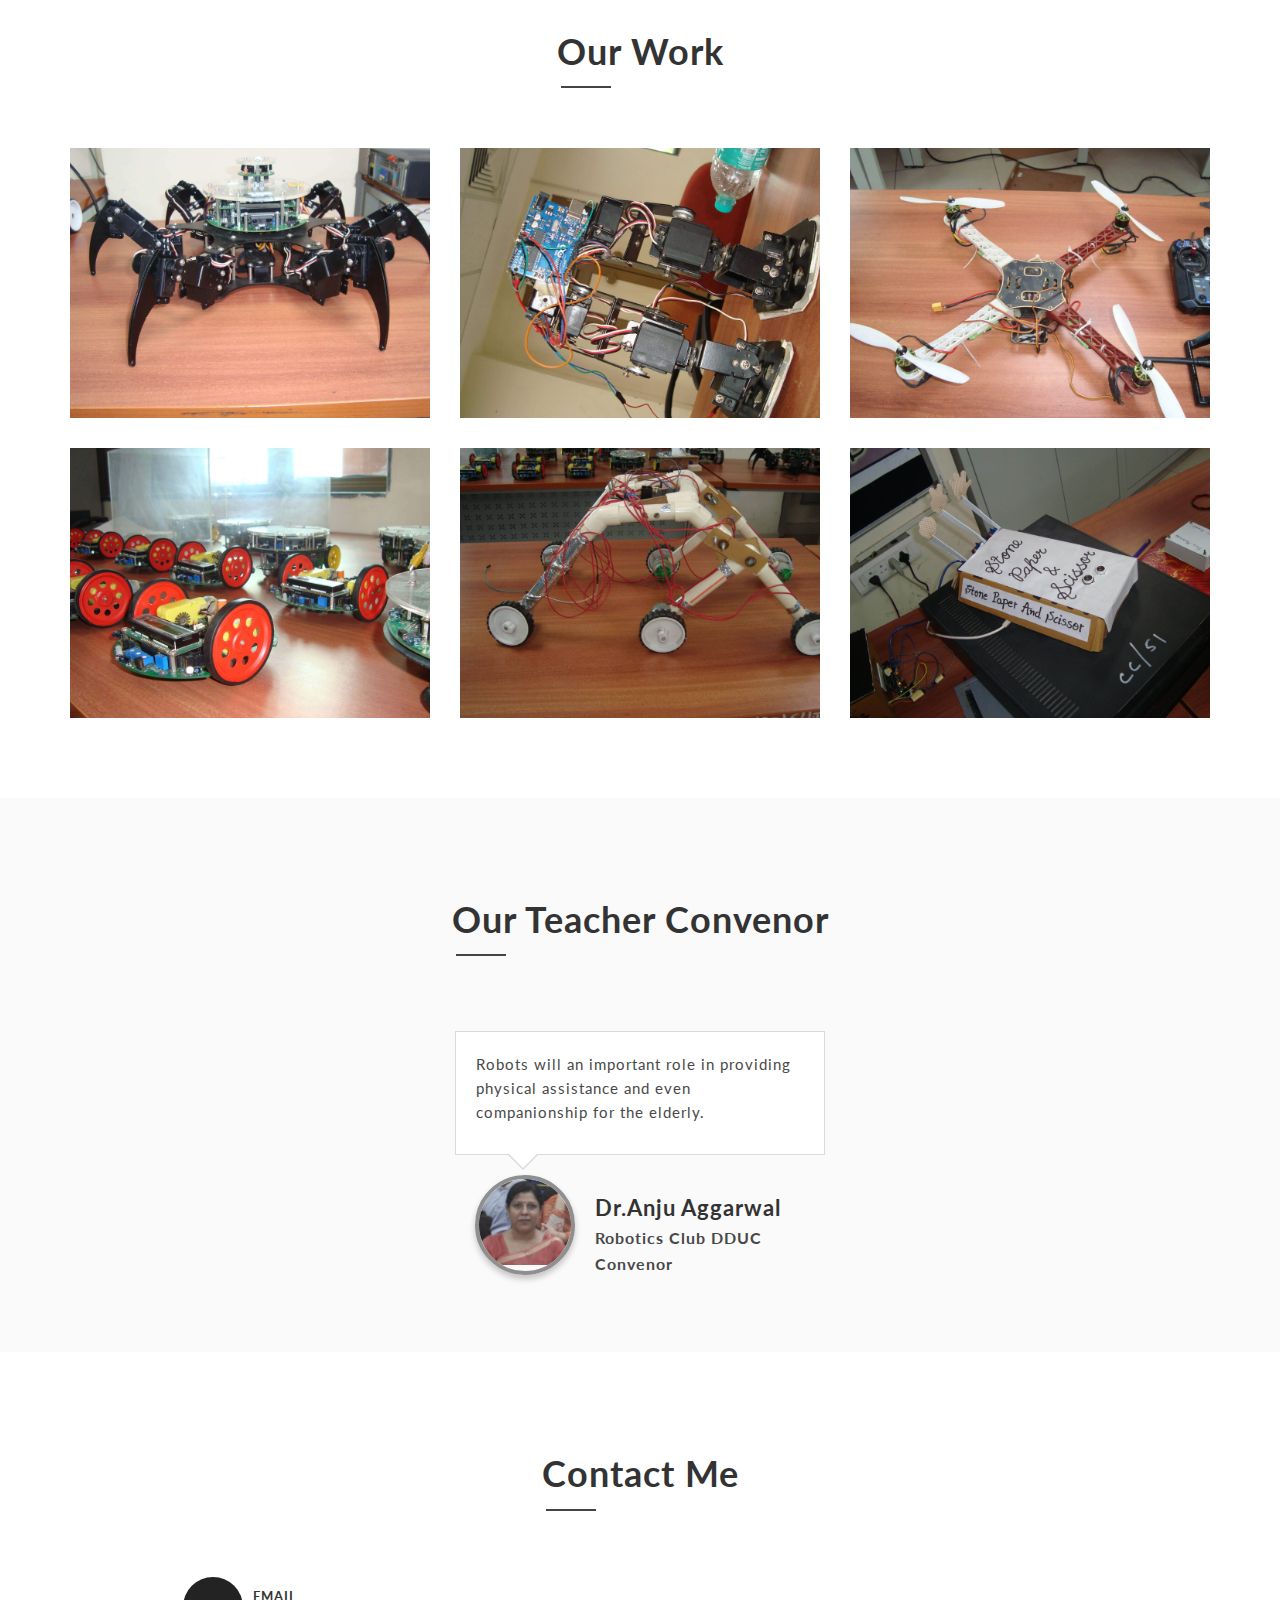
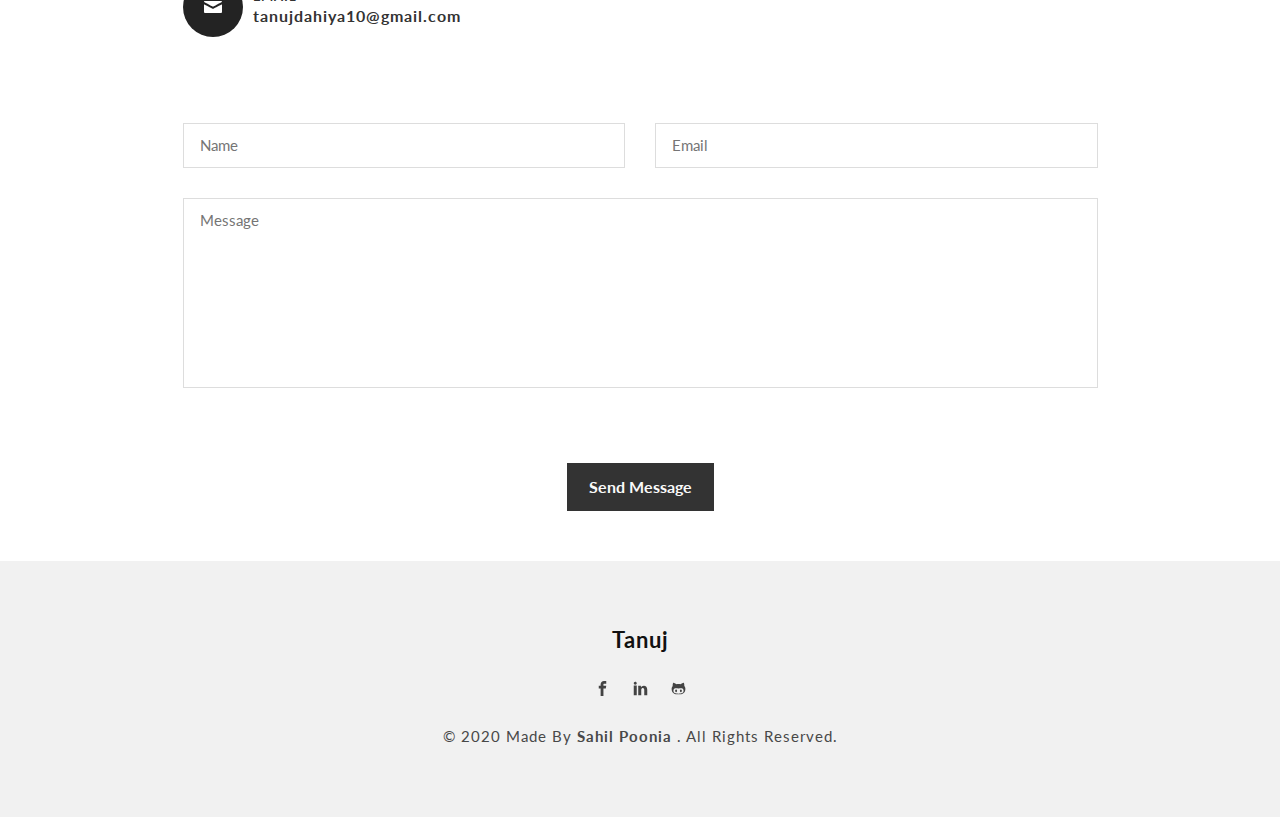
==== commit 08b39400: "Update index.html" ====
--- a/index.html
+++ b/index.html
@@ -2,6 +2,18 @@
 <html lang="en">
 
 <head>
+    <!-- Global site tag (gtag.js) - Google Analytics -->
+      <script async src="https://www.googletagmanager.com/gtag/js?id=UA-148912016-2"></script>
+      <script>
+            window.dataLayer = window.dataLayer || [];
+            function gtag(){dataLayer.push(arguments);}
+             gtag('js', new Date());
+
+             gtag('config', 'UA-148912016-2');
+     </script>
+
+  
+    
     <meta charset="utf-8">
     <meta http-equiv="X-UA-Compatible" content="IE=edge">
     <meta name="viewport" content="width=device-width, initial-scale=1">
@@ -10,7 +22,7 @@
     <!-- SITE TITLE -->
     <title>TANUJ - Personal Portfolio</title>
     <meta name="description" content="Tanuj dahiya - Personal Portfolio Web page.">
-    <meta name="google-site-verification" content="HUzOaedv9Ao0O7AAazGqneVPPaYod6x4YpPlfrCsj1A" />
+    <meta name="google-site-verification" content="awU1nkrHk19piudBryCWWK9Fy7afA9bWw8C474zMmXw" />
     <!-- Bootstrap CSS -->
     <link rel="stylesheet" type="text/css" href="css/bootstrap.min.css">
 
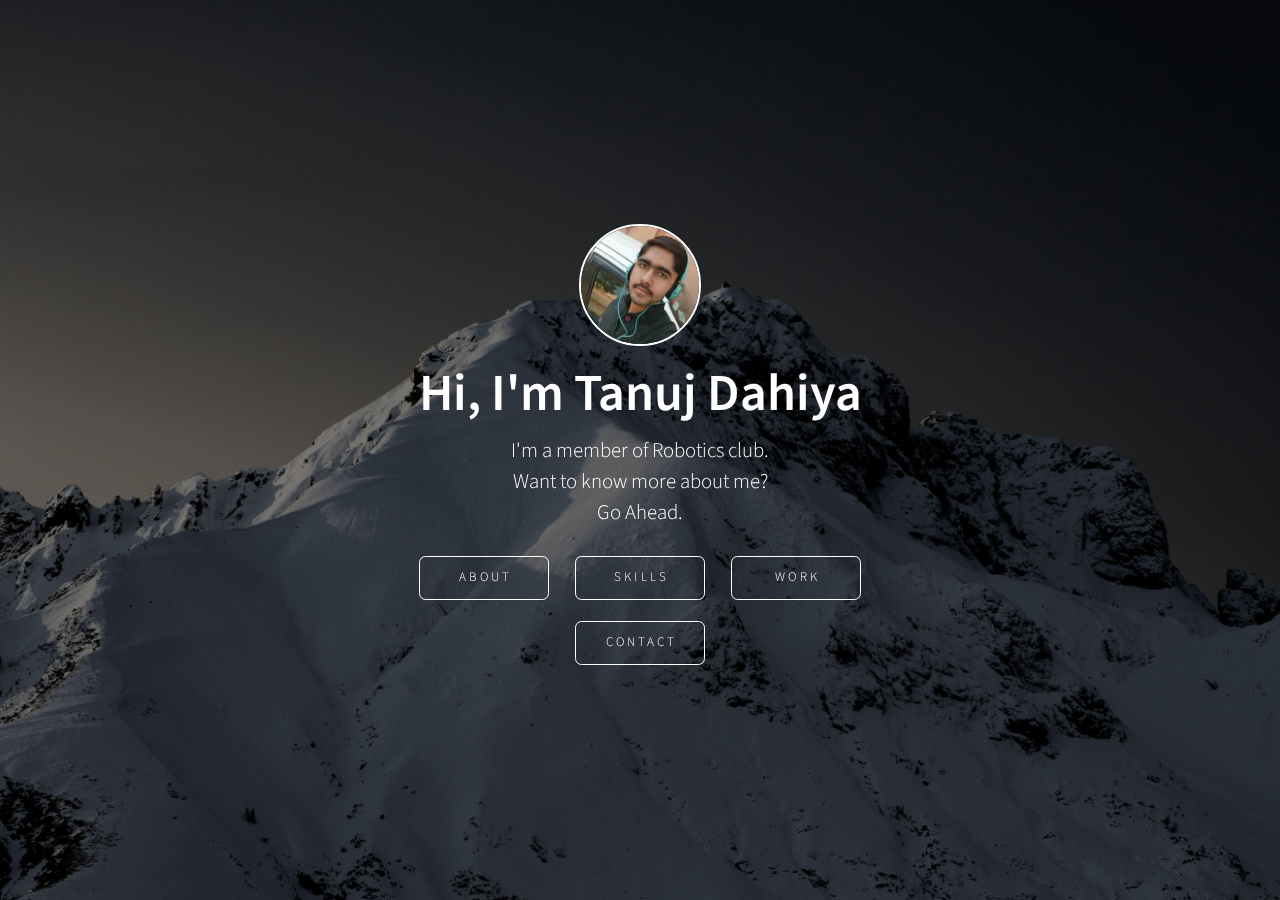
==== commit ccccdc4a: "Add files via upload" ====
--- a/index.html
+++ b/index.html
@@ -1,4 +1,4 @@
-<!DOCTYPE html>
+<!DOCTYPE HTML>
 <html lang="en">
 
 <head>
@@ -12,414 +12,223 @@
              gtag('config', 'UA-148912016-2');
      </script>
 
-  
+    <title>TANUJ -Personal Portfolio</title>
+    <meta charset="utf-8" />
+    <meta name="viewport" content="width=device-width,initial-scale=1,user-scalable=no" />
+    <meta name="description" content="Tanuj dahiya - Personal Portfolio Web page.">
+    <meta name="keywords"
+    content="tanuj, dahiya, tanuj dahiya, tanuj dahiya dduc, tanuj dahiya deen dayal upadhyaya college, deen dayal upadhyaya college, linkedin, github, tanuj dahiya linkedin, tanuj dahiya github" />
+    <meta name="google-site-verification" content="awU1nkrHk19piudBryCWWK9Fy7afA9bWw8C474zMmXw" />
     
-    <meta charset="utf-8">
-    <meta http-equiv="X-UA-Compatible" content="IE=edge">
-    <meta name="viewport" content="width=device-width, initial-scale=1">
-    <!-- The above 3 meta tags *must* come first in the head; any other head content must come *after* these tags -->
-
-    <!-- SITE TITLE -->
-    <title>TANUJ - Personal Portfolio</title>
-    <meta name="description" content="Tanuj dahiya - Personal Portfolio Web page.">
-    <meta name="google-site-verification" content="awU1nkrHk19piudBryCWWK9Fy7afA9bWw8C474zMmXw" />
-    <!-- Bootstrap CSS -->
-    <link rel="stylesheet" type="text/css" href="css/bootstrap.min.css">
-
-    <!-- Magnific Popup core CSS file -->
-    <link rel="stylesheet" href="css/magnific-popup.css">
-
-    <!-- Custom styles for this template -->
-    <link rel="stylesheet" type="text/css" href="css/style.css">
-
-    <!-- Google Fonts -->
-    <link href="https://fonts.googleapis.com/css?family=Lato:400,400i,700,700i" rel="stylesheet">
-
+    <link href="https://fonts.googleapis.com/css?family=Source+Sans+Pro:600,600italic,300,300italic" rel="stylesheet"
+        type="text/css" />
+    <link rel="stylesheet" href="css/styles.css">
     <!-- Favicon -->
     <link rel="icon" href="img/favicon.ico">
-
 </head>
 
-<body>
-
-    <!-- Loader -->
-    <div class="loader-con">
-        <div class="spinner center">
-            <div class="double-bounce1"></div>
-            <div class="double-bounce2"></div>
+<body class="is-loading"><svg xmlns="http://www.w3.org/2000/svg" version="1.1"
+        xmlns:xlink="http://www.w3.org/1999/xlink" viewBox="0 0 40 40" display="none" width="0" height="0">
+        <symbol id="icon-901" viewBox="0 0 40 40">
+            <path
+                d="M34.9,30.5V15.6c-0.4,0.4-0.8,0.9-1.4,1.2c-3.4,2.7-6.2,4.8-8.2,6.6c-0.6,0.5-1.1,0.9-1.6,1.2c-0.4,0.3-0.9,0.6-1.7,0.9 c-0.7,0.3-1.4,0.5-2,0.5l0,0c-0.6,0-1.2-0.2-2-0.5c-0.7-0.3-1.2-0.6-1.7-0.9c-0.4-0.3-0.9-0.7-1.6-1.2c-2.1-1.7-4.8-3.8-8.2-6.6 c-0.5-0.4-0.9-0.8-1.4-1.2v14.9c0,0.2,0.1,0.3,0.2,0.4C5.7,31,5.9,31.1,6,31.1h28.4c0.2,0,0.3-0.1,0.4-0.2 C34.8,30.8,34.9,30.7,34.9,30.5L34.9,30.5z M34.9,10.2V9.7c0,0,0-0.1,0-0.2c0-0.1,0-0.2-0.1-0.2c-0.1,0-0.1,0-0.1-0.2 c0-0.1-0.1-0.2-0.2-0.1c-0.1,0-0.2,0-0.3,0H5.8C5.6,8.9,5.4,9,5.3,9.1C5.2,9.2,5.1,9.3,5.1,9.5c0,2.2,0.9,4,2.8,5.5 c2.5,2,5.1,4,7.7,6.1c0.1,0.1,0.3,0.2,0.7,0.5c0.4,0.3,0.6,0.5,0.9,0.7c0.2,0.2,0.5,0.4,0.8,0.6c0.3,0.2,0.7,0.4,0.9,0.5 c0.3,0.1,0.6,0.2,0.8,0.2l0,0c0.2,0,0.5-0.1,0.8-0.2c0.3-0.1,0.6-0.3,0.9-0.5c0.3-0.2,0.6-0.4,0.8-0.6c0.2-0.2,0.5-0.4,0.9-0.7 c0.4-0.3,0.6-0.5,0.6-0.5c2.7-2.1,5.3-4.2,7.7-6.1c0.7-0.5,1.4-1.2,2-2.2C34.6,11.8,34.9,11,34.9,10.2L34.9,10.2z M37.3,9.5v21 c0,0.8-0.3,1.6-0.9,2.2s-1.4,0.9-2.2,0.9H5.8c-0.8,0-1.6-0.3-2.2-0.9c-0.6-0.6-0.9-1.4-0.9-2.2v-21c0-0.8,0.3-1.6,0.9-2.2 s1.4-0.9,2.2-0.9h28.4c0.8,0,1.6,0.3,2.2,0.9S37.3,8.7,37.3,9.5z" />
+        </symbol>
+        <symbol id="icon-904" viewBox="0 0 40 40">
+            <path
+                d="M34.8,28.8c0,0.4-0.1,0.8-0.2,1.5c-0.1,0.6-0.2,1.1-0.5,1.4c-0.4,0.7-1.2,1.4-2.6,2.2C30.2,34.7,29,35,27.7,35 c-0.4,0-0.7,0-1.1-0.1c-0.4,0-0.7-0.1-1.2-0.2c-0.5-0.1-0.8-0.2-0.9-0.4c-0.2-0.1-0.6-0.2-1.2-0.5c-0.6-0.2-0.9-0.4-1.1-0.4 c-1.4-0.5-2.6-1.1-3.6-1.8c-1.8-1.1-3.6-2.6-5.5-4.4c-1.9-1.9-3.4-3.7-4.4-5.5C8,20.8,7.4,19.5,7,18.2c0-0.1-0.1-0.5-0.4-1.1 C6.4,16.5,6,16.2,6,16c-0.1-0.2-0.2-0.6-0.4-0.9c-0.1-0.5-0.2-0.8-0.2-1.2s-0.1-0.7-0.1-1.1c0-1.3,0.4-2.6,1.1-3.9 c0.8-1.5,1.5-2.5,2.2-2.7C9,6.1,9.4,5.9,10,5.8c0.6-0.1,1.1-0.2,1.5-0.2c0.2,0,0.4,0,0.5,0.1c0.2,0.1,0.6,0.6,1.1,1.5 c0.1,0.2,0.4,0.6,0.6,1.2c0.2,0.5,0.5,0.9,0.7,1.3c0.2,0.4,0.5,0.8,0.7,1.2c0,0,0.1,0.2,0.4,0.5c0.2,0.2,0.4,0.6,0.5,0.7 c0.1,0.2,0.1,0.4,0.1,0.6c0,0.2-0.2,0.6-0.6,1.1c-0.4,0.5-0.8,0.8-1.3,1.2s-0.9,0.7-1.3,1.1c-0.4,0.4-0.6,0.7-0.6,0.9 c0,0.1,0,0.2,0.1,0.5c0.1,0.2,0.1,0.4,0.2,0.5c0,0.1,0.1,0.2,0.4,0.5c0.1,0.2,0.2,0.4,0.2,0.4c1.1,1.9,2.2,3.5,3.6,4.9 c1.4,1.4,3,2.6,4.9,3.6c0,0,0.1,0.1,0.4,0.2c0.2,0.1,0.4,0.2,0.5,0.4c0.1,0,0.2,0.1,0.5,0.2c0.2,0.1,0.4,0.1,0.5,0.1 c0.2,0,0.6-0.2,0.9-0.6c0.4-0.4,0.7-0.8,1.1-1.3c0.4-0.5,0.7-0.9,1.2-1.3c0.5-0.4,0.8-0.6,1.1-0.6c0.2,0,0.4,0,0.6,0.1 c0.2,0.1,0.5,0.2,0.7,0.5c0.4,0.2,0.5,0.4,0.5,0.4c0.4,0.2,0.7,0.5,1.2,0.7c0.4,0.2,0.8,0.5,1.3,0.7c0.5,0.2,0.8,0.5,1.2,0.6 c0.9,0.5,1.5,0.8,1.6,1.1C34.8,28.5,34.8,28.6,34.8,28.8L34.8,28.8z" />
+        </symbol>
+        <symbol id="icon-906" viewBox="0 0 40 40">
+            <path
+                d="M27.2,4.7v4.9h-2.9c-1.1,0-1.8,0.2-2.1,0.6c-0.4,0.5-0.6,1.1-0.6,2v3.5H27l-0.7,5.4h-4.7v14H16v-14h-4.7v-5.4H16v-4.1 c0-2.3,0.6-4.1,1.9-5.3s2.9-1.9,5.2-1.9C24.8,4.4,26.2,4.5,27.2,4.7L27.2,4.7z" />
+        </symbol>
+        <symbol id="icon-910" viewBox="0 0 40 40">
+            <path
+                d="M20,7c4.2,0,4.7,0,6.3,0.1c1.5,0.1,2.3,0.3,3,0.5C30,8,30.5,8.3,31.1,8.9c0.5,0.5,0.9,1.1,1.2,1.8c0.2,0.5,0.5,1.4,0.5,3 C33,15.3,33,15.8,33,20s0,4.7-0.1,6.3c-0.1,1.5-0.3,2.3-0.5,3c-0.3,0.7-0.6,1.2-1.2,1.8c-0.5,0.5-1.1,0.9-1.8,1.2 c-0.5,0.2-1.4,0.5-3,0.5C24.7,33,24.2,33,20,33s-4.7,0-6.3-0.1c-1.5-0.1-2.3-0.3-3-0.5C10,32,9.5,31.7,8.9,31.1 C8.4,30.6,8,30,7.7,29.3c-0.2-0.5-0.5-1.4-0.5-3C7,24.7,7,24.2,7,20s0-4.7,0.1-6.3c0.1-1.5,0.3-2.3,0.5-3C8,10,8.3,9.5,8.9,8.9 C9.4,8.4,10,8,10.7,7.7c0.5-0.2,1.4-0.5,3-0.5C15.3,7.1,15.8,7,20,7z M20,4.3c-4.3,0-4.8,0-6.5,0.1c-1.6,0-2.8,0.3-3.8,0.7 C8.7,5.5,7.8,6,6.9,6.9C6,7.8,5.5,8.7,5.1,9.7c-0.4,1-0.6,2.1-0.7,3.8c-0.1,1.7-0.1,2.2-0.1,6.5s0,4.8,0.1,6.5 c0,1.6,0.3,2.8,0.7,3.8c0.4,1,0.9,1.9,1.8,2.8c0.9,0.9,1.7,1.4,2.8,1.8c1,0.4,2.1,0.6,3.8,0.7c1.6,0.1,2.2,0.1,6.5,0.1 s4.8,0,6.5-0.1c1.6-0.1,2.9-0.3,3.8-0.7c1-0.4,1.9-0.9,2.8-1.8c0.9-0.9,1.4-1.7,1.8-2.8c0.4-1,0.6-2.1,0.7-3.8 c0.1-1.6,0.1-2.2,0.1-6.5s0-4.8-0.1-6.5c-0.1-1.6-0.3-2.9-0.7-3.8c-0.4-1-0.9-1.9-1.8-2.8c-0.9-0.9-1.7-1.4-2.8-1.8 c-1-0.4-2.1-0.6-3.8-0.7C24.8,4.3,24.3,4.3,20,4.3L20,4.3L20,4.3z" />
+            <path
+                d="M20,11.9c-4.5,0-8.1,3.7-8.1,8.1s3.7,8.1,8.1,8.1s8.1-3.7,8.1-8.1S24.5,11.9,20,11.9z M20,25.2c-2.9,0-5.2-2.3-5.2-5.2 s2.3-5.2,5.2-5.2s5.2,2.3,5.2,5.2S22.9,25.2,20,25.2z" />
+            <path
+                d="M30.6,11.6c0,1-0.8,1.9-1.9,1.9c-1,0-1.9-0.8-1.9-1.9s0.8-1.9,1.9-1.9C29.8,9.7,30.6,10.5,30.6,11.6z" />
+        </symbol>
+        <symbol id="icon-905" viewBox="0 0 40 40">
+            <path
+                d="M36.3,10.2c-1,1.3-2.1,2.5-3.4,3.5c0,0.2,0,0.4,0,1c0,1.7-0.2,3.6-0.9,5.3c-0.6,1.7-1.2,3.5-2.4,5.1 c-1.1,1.5-2.3,3.1-3.7,4.3c-1.4,1.2-3.3,2.3-5.3,3c-2.1,0.8-4.2,1.2-6.6,1.2c-3.6,0-7-1-10.2-3c0.4,0,1.1,0.1,1.5,0.1 c3.1,0,5.9-1,8.2-2.9c-1.4,0-2.7-0.4-3.8-1.3c-1.2-1-1.9-2-2.2-3.3c0.4,0.1,1,0.1,1.2,0.1c0.6,0,1.2-0.1,1.7-0.2 c-1.4-0.3-2.7-1.1-3.7-2.3s-1.4-2.6-1.4-4.2v-0.1c1,0.6,2,0.9,3,0.9c-1-0.6-1.5-1.3-2.2-2.4c-0.6-1-0.9-2.1-0.9-3.3s0.3-2.3,1-3.4 c1.5,2.1,3.6,3.6,6,4.9s4.9,2,7.6,2.1c-0.1-0.6-0.1-1.1-0.1-1.4c0-1.8,0.8-3.5,2-4.7c1.2-1.2,2.9-2,4.7-2c2,0,3.6,0.8,4.8,2.1 c1.4-0.3,2.9-0.9,4.2-1.5c-0.4,1.5-1.4,2.7-2.9,3.6C33.8,11.2,35.1,10.9,36.3,10.2L36.3,10.2z" />
+        </symbol>
+    </svg>
+    <div id="wrapper">
+        <div id="main">
+            <div class="inner">
+                <section id="home-section">
+                    <div id="container01" class="container default">
+                        <div class="inner">
+                            <div id="image01" class="image"><img src="img/Home-Avatar.jpeg" alt="" /></div>
+                            <h1 id="text03">Hi, I'm Tanuj Dahiya</h1>
+                            <p id="text04">I'm a member of Robotics club.<br>Want to know more about me?<br>Go Ahead.
+                            </p>
+                            <ul id="buttons06" class="buttons">
+                                <li><a href="#about" class="button n01">About</a></li>
+                                <li><a href="#skills" class="button">Skills</a></li>
+                                <li><a href="#work" class="button n02">Work</a></li>
+                                <li><a href="#contact" class="button n03">Contact</a></li>
+                            </ul>
+                        </div>
+                    </div>
+                </section>
+                <section id="about-section">
+                    <div id="container03" class="container default">
+                        <div class="inner">
+                            <ul id="buttons02" class="buttons">
+                                <li><a href="#home" class="button n01">← Back</a></li>
+                            </ul>
+                            <h2 id="text05">About Me</h2>
+                            <p id="text10">I am a student at Deen Dayal Upadhyaya College under Delhi University
+                                pursuing my BSC degree in physical science with computer science. I have a basic
+                                knowledge of Linux.<br><br>I have participated in Robotics competitions at my college
+                                and also hosted a Robo carnival with my seniors at the Robotics Club this year. We work
+                                on Arduino, Raspberry Pi and made Bluetooth controlled cars and other projects based on
+                                Arduino.<br>At the school level, I had made a project on soil moisture sensors and
+                                automatic water irrigation. Also, I have participated at the National level in yoga.</p>
+                        </div>
+                    </div>
+                </section>
+                <section id="skills-section">
+                    <div id="container03" class="container default">
+                        <div class="inner">
+                            <ul id="buttons02" class="buttons">
+                                <li><a href="#home" class="button n01">← Back</a></li>
+                            </ul>
+                            <h2 id="text05">Skills</h2>
+                            <div class="progress">
+                                <p class="skill-name">Python</p>
+                                <p class="skill-percent">80%</p>
+                                <div class="progress-container">
+                                    <div id="progress01" class="progress-bar"></div>
+                                </div>
+                            </div>
+                            <div class="progress">
+                                <p class="skill-name">C++</p>
+                                <p class="skill-percent">90%</p>
+                                <div class="progress-container">
+                                    <div id="progress02" class="progress-bar"></div>
+                                </div>
+                            </div>
+                            <div class="progress">
+                                <p class="skill-name">Linux</p>
+                                <p class="skill-percent">75%</p>
+                                <div class="progress-container">
+                                    <div id="progress03" class="progress-bar"></div>
+                                </div>
+                            </div>
+                            <div class="progress">
+                                <p class="skill-name">Hardware Hacking</p>
+                                <p class="skill-percent">85%</p>
+                                <div class="progress-container">
+                                    <div id="progress04" class="progress-bar"></div>
+                                </div>
+                            </div>
+                        </div>
+                    </div>
+                </section>
+                <section id="work-section">
+                    <div id="container04" class="container default">
+                        <div class="inner">
+                            <ul id="buttons04" class="buttons">
+                                <li><a href="#home" class="button n01">← Back</a></li>
+                            </ul>
+                            <h2 id="text07">Our Work</h2>
+                            <div class="work-container">
+                                <div id="work-img-01" class="work-img">
+                                    <a href="#" class="work-title">Hexa Bot</a>
+                                </div>
+                                <div id="work-img-02" class="work-img">
+                                    <a href="#" class="work-title">Biped</a>
+                                </div>
+                                <div id="work-img-03" class="work-img">
+                                    <a href="#" class="work-title">Drone</a>
+                                </div>
+                                <div id="work-img-04" class="work-img">
+                                    <a href="#" class="work-title">Spark V</a>
+                                </div>
+                                <div id="work-img-05" class="work-img">
+                                    <a href="#" class="work-title">Curiosity Bot</a>
+                                </div>
+                                <div id="work-img-06" class="work-img">
+                                    <a href="#" class="work-title">Stone-Paper-Scissor</a>
+                                </div>
+                            </div>
+                        </div>
+                    </div>
+                </section>
+                <section id="contact-section">
+                    <div id="container05" class="container default">
+                        <div class="inner">
+                            <ul id="buttons05" class="buttons">
+                                <li><a href="#home" class="button n01">← Back</a></li>
+                            </ul>
+                            <h2 id="text01">Contact Me</h2>
+                            <form id="form02" method="post" action="mailto:tanujdahiya10@gmail.com">
+                                <div class="inner">
+                                    <div class="field"><input type="text" name="name" id="form02-name"
+                                            placeholder="Name" maxlength="128" required /></div>
+                                    <div class="field"><input type="email" name="email" id="form02-email"
+                                            placeholder="Email" maxlength="128" required /></div>
+                                    <div class="field"><input type="text" name="comment-url" id="form02-comment-url"
+                                            placeholder="Comment Url" maxlength="128" /></div>
+                                    <div class="field"><textarea name="message" id="form02-message"
+                                            placeholder="Message" maxlength="16384" required></textarea></div>
+                                    <div class="actions"><button type="submit">Send Message</button></div>
+                                </div><input type="hidden" name="id" value="form02" />
+                            </form>
+                            <ul id="icons02" class="icons">
+                                <li><a class="n03" target="_blank" rel="noopener"
+                                        href="https://www.linkedin.com/in/tanuj-d-7295b1121"><svg>
+                                            <use xlink:href="img/sprite.svg#icon-linkedin"></use>
+                                        </svg><span class="label">Linkedin</span></a></li>
+                                <li><a class="n02" target="_blank" rel="noopener"
+                                        href="https://m.facebook.com/tanuj.dahiya.96"><svg>
+                                            <use xlink:href="#icon-906"></use>
+                                        </svg><span class="label">Facebook</span></a></li>
+                                <li><a class="n03" target="_blank" rel="noopener"
+                                        href="https://github.com/Ghost-Rider10"><svg>
+                                            <use xlink:href="img/sprite.svg#icon-github"></use>
+                                        </svg><span class="label">Github</span></a></li>
+                                <li><a class="n05" target="_blank" rel="noopener"
+                                        href="mailto:tanujdahiya10@gmail.com"><svg>
+                                            <use xlink:href="#icon-901"></use>
+                                        </svg><span class="label">Email (alt)</span></a></li>
+                            </ul>
+                        </div>
+                    </div>
+                </section>
+            </div>
         </div>
     </div>
-    <!-- End Loader -->
-
-    <!-- MAIN NAVIGATION BAR -->
-    <header class="nav-wrapper effect">
-        <nav class="navbar-custom">
-            <div class="container">
-
-                <!-- Brand and toggle get grouped for better mobile display -->
-                <div class="navbar-header">
-                    <button type="button" class="navbar-toggle collapsed" data-toggle="collapse"
-                        data-target="#bm-navbar" aria-expanded="false">
-                        <span class="sr-only">Toggle navigation</span>
-                        <span class="icon-bar"></span>
-                        <span class="icon-bar"></span>
-                        <span class="icon-bar"></span>
-                    </button>
-                    <a class="navbar-brand effect" href="index.html"><img class="Brand-Name"
-                            src="img/Brand-Name.svg" alt="Brand Name"></a>
-                </div>
-
-                <!-- Collect the nav links, forms, and other content for toggling -->
-                <div class="collapse navbar-collapse" id="bm-navbar">
-                    <ul class="nav navbar-nav navbar-right">
-                        <li><a href="#home" class="scroll effect active" data-speed="800">HOME</a></li>
-                        <li><a href="#about" class="scroll effect" data-speed="1000">ABOUT</a></li>
-                        <li><a href="#work" class="scroll effect" data-speed="1400">WORK</a></li>
-                        <li><a href="#clients" class="scroll effect" data-speed="1600">TEACHER</a></li>
-                        <li><a href="#contact" class="scroll effect" data-speed="1700">CONTACT</a></li>
-                    </ul>
-                </div><!-- End navbar-collapse -->
-
-            </div><!-- End container -->
-        </nav>
-    </header>
-    <!-- END MAIN NAVIGATION BAR -->
-
-    <!-- HOME -->
-    <section id="home" class="home-1 parallax one-page-section">
-        <div class="page-table">
-            <div class="table-cell text-center">
-                <div class="avatar-hero">
-                    <img src="img/Home-Avatar.jpeg" alt="avatar-hero">
-                </div>
-                <h1>Hi, I'm Tanuj Dahiya</h1>
-                <h2 class="typer-title">I'm a member of Robotics club.</h2>
-                <a href="#about" class="scroll home-s-btn hor-center"><span class="dot center"></span></a>
-            </div>
-        </div>
-        <div id="particles-js"></div>
-    </section>
-    <!-- END HOME -->
-
-    <!-- ABOUT -->
-    <section id="about" class="section one-page-section">
-        <div class="container">
-            <div class="row">
-
-                <div class="col-xs-12 col-md-6">
-                    <div class="about-content">
-                        <h2>Hi There! I'm Tanuj Dahiya</h2>
-                        <p>I am a student at Deen Dayal Upadhyaya College under Delhi University pursuing my BSC degree
-                            in physical science with computer science. I have a basic knowledge of Linux.<br>I have
-                            participated in Robotics competitions at my college and also hosted a Robo carnival with my
-                            seniors at the Robotics Club this year. We work on Arduino, Raspberry Pi and made Bluetooth
-                            controlled cars and other projects based on Arduino.<br>At the school level, I had made a
-                            project on soil moisture sensors and automatic water irrigation. Also, I have participated
-                            at the National level in yoga.</p>
-
-                        <div class="row">
-                            <div class="col-sm-6">
-                                <ul>
-                                    <li><span>Email : </span>tanujdahiya10@gmail.com</li>
-                                </ul>
-                            </div>
-                        </div>
-
-                        <ul class="social-list">
-                            <li><a href="https://m.facebook.com/tanuj.dahiya.96" target="_blank" rel="noopener"
-                                    class="effect">
-                                    <svg class="social-icon">
-                                        <use xlink:href="img/sprite.svg#icon-facebook"></use>
-                                    </svg></a></li>
-                            <li><a href="https://www.linkedin.com/in/tanuj-d-7295b1121" target="_blank" rel="noopener"
-                                    class="effect"><svg class="social-icon">
-                                        <use xlink:href="img/sprite.svg#icon-linkedin"></use>
-                                    </svg></a></li>
-                            <li><a href="https://github.com/Ghost-Rider10" class="effect"><svg target="_blank"
-                                        rel="noopener" class="social-icon">
-                                        <use xlink:href="img/sprite.svg#icon-github"></use>
-                                    </svg></a></li>
-                        </ul>
-
-                    </div>
-                </div>
-
-                <div class="col-xs-12 col-md-6 skills-section">
-
-                    <div class="progress-bar-linear">
-                        <p class="progress-bar-text">Python</p>
-                        <div class="progress-cont">
-                            <span class="main-color progress-bar-text">80%</span>
-                        </div>
-                        <div class="progress-bar-skills">
-                            <div class="progress-bar-line main-color-bg" data-percent="80"></div>
-                        </div>
-                    </div>
-                    <div class="progress-bar-linear">
-                        <p class="progress-bar-text">C++</p>
-                        <div class="progress-cont">
-                            <span class="main-color progress-bar-text">90%</span>
-                        </div>
-                        <div class="progress-bar-skills">
-                            <div class="progress-bar-line main-color-bg" data-percent="90"></div>
-                        </div>
-                    </div>
-                    <div class="progress-bar-linear">
-                        <p class="progress-bar-text">Linux</p>
-                        <div class="progress-cont">
-                            <span class="main-color progress-bar-text">75%</span>
-                        </div>
-                        <div class="progress-bar-skills">
-                            <div class="progress-bar-line main-color-bg" data-percent="75"></div>
-                        </div>
-                    </div>
-                    <div class="progress-bar-linear">
-                        <p class="progress-bar-text">Hardware Hacking</p>
-                        <div class="progress-cont">
-                            <span class="main-color progress-bar-text">85%</span>
-                        </div>
-                        <div class="progress-bar-skills">
-                            <div class="progress-bar-line main-color-bg" data-percent="85"></div>
-                        </div>
-                    </div>
-
-                </div>
-
-            </div> <!-- End Row -->
-        </div> <!-- End Container -->
-    </section>
-    <!-- END ABOUT -->
-
-    <!-- WORK -->
-    <section id="work" class="section one-page-section">
-        <div class="container">
-            <div class="section-title">
-                <h2>Our Work</h2>
-            </div>
-
-            <div class="row filtr-container">
-
-                <div class="col-sm-6 col-md-4 filtr-item design web">
-                    <div class="single-work mb-30">
-                        <a href="img/wok-1.jpg" class="popup-link">
-                            <img class="effect" src="img/wok-1.jpg" alt="work-1">
-                            <div class="work-overlay effect">
-                                <h3>Project Title</h3>
-                                <p>HEXA BOT</p>
-                            </div>
-                        </a>
-                    </div>
-                </div>
-
-                <div class="col-sm-6 col-md-4 filtr-item music design">
-                    <div class="single-work mb-30">
-                        <a href="img/wok-2.jpg" class="popup-link">
-                            <img class="effect" src="img/wok-2.jpg" alt="work-2">
-                            <div class="work-overlay effect">
-                                <h3>Project Title</h3>
-                                <p>BIPED</p>
-                            </div>
-                        </a>
-                    </div>
-                </div>
-
-                <div class="col-sm-6 col-md-4 filtr-item photography web">
-                    <div class="single-work mb-30">
-                        <a href="img/wok-3.jpg" class="popup-link">
-                            <img class="effect" src="img/wok-3.jpg" alt="work-3">
-                            <div class="work-overlay effect">
-                                <h3>Project Title</h3>
-                                <p>DRONE</p>
-                            </div>
-                        </a>
-                    </div>
-                </div>
-
-                <div class="col-sm-6 col-md-4 filtr-item web music">
-                    <div class="single-work mb-30">
-                        <a href="img/wok-4.jpg" class="popup-link">
-                            <img class="effect" src="img/wok-4.jpg" alt="work-4">
-                            <div class="work-overlay effect">
-                                <h3>Project Title</h3>
-                                <p>SPARK V</p>
-                            </div>
-                        </a>
-                    </div>
-                </div>
-
-                <div class="col-sm-6 col-md-4 filtr-item design photography">
-                    <div class="single-work mb-30">
-                        <a href="img/wok-5.jpg" class="popup-link">
-                            <img class="effect" src="img/wok-5.jpg" alt="work-5">
-                            <div class="work-overlay effect">
-                                <h3>Project Title</h3>
-                                <p>CURIOSITY BOT</p>
-                            </div>
-                        </a>
-                    </div>
-                </div>
-
-                <div class="col-sm-6 col-md-4 filtr-item photography">
-                    <div class="single-work mb-30">
-                        <a href="img/wok-6.jpg" class="popup-link">
-                            <img class="effect" src="img/wok-6.jpg" alt="work-6">
-                            <div class="work-overlay effect">
-                                <h3>Project Title</h3>
-                                <p>STONE-PAPER-SCISSOR</p>
-                            </div>
-                        </a>
-                    </div>
-                </div>
-
-            </div><!-- end row -->
-        </div> <!-- End Container -->
-    </section>
-    <!-- END WORK -->
-
-    <!-- TESTIMONIALS -->
-    <section id="clients" class="section one-page-section second-bg">
-        <div class="container">
-            <div class="section-title">
-                <h2>Our Teacher Convenor</h2>
-            </div>
-
-            <div class="row">
-                <div class="">
-                    <div class="testimonial-slider">
-                        <div class="one-testimonial">
-                            <div class="testimonial-content">
-                                <p>Robots will an important role in providing physical assistance and even companionship
-                                    for the elderly.</p>
-                            </div>
-                            <div class="testimonial-person">
-                                <figure>
-                                    <img src="img/anju.jpeg" alt="tes-img-1">
-                                </figure>
-                                <div class="testimonial-inf">
-                                    <h4>Dr.Anju Aggarwal</h4>
-                                    <p>Robotics Club DDUC Convenor</p>
-                                </div>
-                            </div>
-                        </div>
-                    </div>
-                </div>
-            </div><!-- end row -->
-        </div> <!-- End Container -->
-    </section>
-    <!-- END TESTIMONIALS -->
-
-    <!-- CONTACT -->
-    <section id="contact" class="section one-page-section">
-        <div class="container">
-            <div class="section-title">
-                <h2>contact me</h2>
-            </div>
-
-            <div class="row">
-                <div class="col-xs-12 col-md-10 col-md-offset-1">
-                    <div class="col-xs-12 col-sm-4">
-                        <div class="contact-item mb-30">
-                            <div class="c-icon text-center">
-                                <svg class="social-icon-big">
-                                    <use xlink:href="img/sprite.svg#icon-mail"></use>
-                                </svg>
-                            </div>
-                            <div class="c-text">
-                                <h5>EMAIL</h5>
-                                <h6>tanujdahiya10@gmail.com</h6>
-                            </div>
-                        </div>
-                    </div>
-                </div>
-            </div><!-- end row -->
-
-            <div class="row">
-                <div class="col-xs-12 col-md-10 col-md-offset-1">
-                    <form id="contact-form" method="post" action="mailto:tanujdahiya10@gmail.com">
-                        <div class="col-sm-6">
-                            <input type="text" name="name" id="name" class="input-field" required="required"
-                                placeholder="Name">
-                            <span class="name-error text-center mb-30"></span>
-                        </div>
-                        <div class="col-sm-6">
-                            <input type="email" name="email" id="email" class="input-field" required="required"
-                                placeholder="Email">
-                            <span class="email-error text-center mb-30"></span>
-                        </div>
-                        <div class="col-xs-12">
-                            <textarea name="message" id="message" class="input-field" required="required"
-                                placeholder="Message"></textarea>
-                            <span class="message-error text-center mb-30"></span>
-                        </div>
-                        <div id="form-message" class="error mb-30 text-center"></div>
-
-                        <button type="submit" class="effect submit-btn">Send Message</button>
-
-                    </form>
-                </div>
-            </div> <!-- end row -->
-        </div> <!-- End Container -->
-    </section>
-    <!-- END CONTACT -->
-
-    <!-- FOOTER -->
-    <footer class="footer">
-        <div class="container">
-            <div class="row">
-                <a href="index.html" class="effect footer-title">Tanuj</a>
-
-                <div class="footer-social">
-                    <ul class="footer-social-list">
-                        <li><a href="https://m.facebook.com/tanuj.dahiya.96" target="_blank" rel="noopener"
-                                class="effect">
-                                <svg class="social-icon">
-                                    <use xlink:href="img/sprite.svg#icon-facebook"></use>
-                                </svg></a></li>
-                        <li><a href="https://www.linkedin.com/in/tanuj-d-7295b1121" target="_blank" rel="noopener"
-                                class="effect">
-                                <svg class="social-icon">
-                                    <use xlink:href="img/sprite.svg#icon-linkedin"></use>
-                                </svg></a></li>
-                        <li><a href="https://github.com/Ghost-Rider10" target="_blank" rel="noopener" class="effect">
-                                <svg class="social-icon">
-                                    <use xlink:href="img/sprite.svg#icon-github"></use>
-                                </svg></a></li>
-                    </ul>
-                </div>
-
-                <p class="copy-text">&copy; 2020 made by <strong><a href="https://sahil-poonia.github.io/CV/" target="_blank">Sahil Poonia<a>
-                    </strong>. All rights reserved.</p>
-            </div> <!-- end row -->
-        </div> <!-- End Container -->
-    </footer>
-    <!-- END FOOTER -->
-
-    <!-- Scroll To Top Button -->
-    <a href="#" class="scroll-up effect">
-        <svg class="social-icon" style="width: 20px;height: 20px;">
-            <use xlink:href="img/sprite.svg#icon-chevron-thin-up"></use>
-        </svg>
-    </a>
-    <!-- End Scroll To Top Button -->
-
-    <!-- js placed at the end of the document so the pages load faster -->
-    <!-- jQuery -->
-    <script src="js/jquery.min.js"></script>
-    <!-- Bootstrap JS -->
-    <script src="js/bootstrap.min.js"></script>
-    <!-- Magnific Popup core JS file -->
-    <script src="js/jquery.magnific-popup.min.js"></script>
-    <!-- jQuery Typer JS -->
-    <script src="js/jquery.typer.js"></script>
-    <!-- jQuery Images Loaded JS -->
-    <script src="js/imagesloaded.pkgd.min.js"></script>
-    <!-- jQuery Filterizr JS -->
-    <script src="js/isotope.pkgd.min.js"></script>
-    <!-- PARTICLES JS -->
-    <script src="js/particles.js"></script>
-    <!-- Custom js -->
-    <script src="js/main.js"></script>
-
+    <script>
+        (function(){var on=addEventListener,$=function(q){return document.querySelector(q)},$$=function(q){return document.querySelectorAll(q)},$body=document.body,$inner=$('.inner'),client=(function(){var o={browser:'other',browserVersion:0,os:'other',osVersion:0,canUse:null},ua=navigator.userAgent,a,i;a=[['firefox',/Firefox\/([0-9\.]+)/],['edge',/Edge\/([0-9\.]+)/],['safari',/Version\/([0-9\.]+).+Safari/],['chrome',/Chrome\/([0-9\.]+)/],['ie',/Trident\/.+rv:([0-9]+)/]
+                    ];
+                    for (i = 0; i < a.length; i++) {
+                        if (ua.match(a[i][1])) {
+                            o.browser = a[i][0];
+                            o.browserVersion = parseFloat(RegExp.$1);
+                            break;
+                        }
+                    }
+                    a = [
+                        ['ios', /([0-9_]+) like Mac OS X/,function(v){return v.replace('_','.').replace('_','')}],['ios',/CPU like Mac OS X/,function(v){return 0}],['android',/Android ([0-9\.]+)/,null],['mac',/Macintosh.+Mac OS X ([0-9_]+)/,function(v){return v.replace('_','.').replace('_','')}],['windows',/Windows NT ([0-9\.]+)/,null],['undefined',/Undefined/,null],];for(i=0;i<a.length;i++){if(ua.match(a[i][1])){o.os=a[i][0];o.osVersion=parseFloat(a[i][2]?(a[i][2])(RegExp.$1):RegExp.$1);break}}
+var _canUse=document.createElement('div');o.canUse=function(p){var e=_canUse.style,up=p.charAt(0).toUpperCase()+p.slice(1);return(p in e||('Moz'+up)in e||('Webkit'+up)in e||('O'+up)in e||('ms'+up)in e)};return o}()),trigger=function(t){if(client.browser=='ie'){var e=document.createEvent('Event');e.initEvent(t,!1,!0);dispatchEvent(e)}else dispatchEvent(new Event(t))},cssRules=function(selectorText){var ss=document.styleSheets,a=[],f=function(s){var r=s.cssRules,i;for(i=0;i<r.length;i++){if(r[i]instanceof CSSMediaRule&&matchMedia(r[i].conditionText).matches)(f)(r[i]);else if(r[i]instanceof CSSStyleRule&&r[i].selectorText==selectorText)a.push(r[i])}},x,i;for(i=0;i<ss.length;i++)f(ss[i]);return a};var thisURL=function(){return window.location.href.replace(window.location.search,'').replace(/#$/,'')},getVar=function(name){var a=window.location.search.substring(1).split('&'),b,k;for(k in a){b=a[k].split('=');if(b[0]==name)return b[1]}
+return null},cmd=function(cmd,values,handler){var x,k,data;data=new FormData;data.append('cmd',cmd);for(k in values)data.append(k,values[k]);x=new XMLHttpRequest();x.open('POST','post/cmd');x.onreadystatechange=function(){var o;if(x.readyState!=4)return;if(x.status!=200)throw new Error('Failed server response ('+x.status+')');try{o=JSON.parse(x.responseText)}catch(e){throw new Error('Invalid server response')}
+if(!('result' in o)||!('message' in o))throw new Error('Incomplete server response');if(o.result!==!0)throw new Error(o.message);(handler)(o)};x.send(data)},redirectToStripeCheckout=function(options){cmd('stripeCheckoutStart',options,function(response){Stripe(options.key).redirectToCheckout({sessionId:response.sessionId}).then(function(result){alert(result.error.message)})})},errors={handle:function(handler){window.onerror=function(message){(handler)(message);return!0}},unhandle:function(){window.onerror=null}},db={open:function(objectStoreName,handler){var request=indexedDB.open('carrd');request.onupgradeneeded=function(event){event.target.result.createObjectStore(objectStoreName,{keyPath:'id'})};request.onsuccess=function(event){(handler)(event.target.result.transaction([objectStoreName],'readwrite').objectStore(objectStoreName))}},put:function(objectStore,values,handler){var request=objectStore.put(values);request.onsuccess=function(event){(handler)()};request.onerror=function(event){throw new Error('db.put: error')}},get:function(objectStore,id,handler){var request=objectStore.get(id);request.onsuccess=function(event){if(!event.target.result)throw new Error('db.get: could not retrieve object with id "'+id+'"');(handler)(event.target.result)};request.onerror=function(event){throw new Error('db.get: error')}},delete:function(objectStore,id,handler){objectStore.delete(id).onsuccess=function(event){(handler)(event.target.result)}},};on('load',function(){setTimeout(function(){$body.className=$body.className.replace(/\bis-loading\b/,'is-playing');setTimeout(function(){$body.className=$body.className.replace(/\bis-playing\b/,'is-ready')},1000)},100)});(function(){var initialSection,initialScrollPoint,initialId,header,footer,name,hideHeader,hideFooter,h,e,ee,k,locked=!1,doNext=function(){var section;section=$('#main > .inner > section.active').nextElementSibling;if(!section||section.tagName!='SECTION')return;location.href='#'+section.id.replace(/-section$/,'')},doPrevious=function(){var section;section=$('#main > .inner > section.active').previousElementSibling;if(!section||section.tagName!='SECTION')return;location.href='#'+(section.matches(':first-child')?'':section.id.replace(/-section$/,''))},doScroll=function(e,style,duration){var y,cy,dy,start,easing,f;if(!e)y=0;else switch(e.dataset.scrollBehavior?e.dataset.scrollBehavior:'default'){case 'default':default:y=e.offsetTop;break;case 'center':if(e.offsetHeight<window.innerHeight)y=e.offsetTop-((window.innerHeight-e.offsetHeight)/2);else y=e.offsetTop;break;case 'previous':if(e.previousElementSibling)y=e.previousElementSibling.offsetTop+e.previousElementSibling.offsetHeight;else y=e.offsetTop;break}
+if(!style)style='smooth';if(!duration)duration=750;if(style=='instant'){window.scrollTo(0,y);return}
+start=Date.now();cy=window.scrollY;dy=y-cy;switch(style){case 'linear':easing=function(t){return t};break;case 'smooth':easing=function(t){return t<.5?4*t*t*t:(t-1)*(2*t-2)*(2*t-2)+1};break}
+f=function(){var t=Date.now()-start;if(t>=duration)window.scroll(0,y);else{window.scroll(0,cy+(dy*easing(t/duration)));requestAnimationFrame(f)}};f()},sections={};window._next=doNext;window._previous=doPrevious;if('scrollRestoration' in history)history.scrollRestoration='manual';header=$('#header');footer=$('#footer');h=location.hash?location.hash.substring(1):null;if(h&&!h.match(/^[a-zA-Z]/))h='x'+h;if(e=$('[data-scroll-id="'+h+'"]')){initialScrollPoint=e;initialSection=initialScrollPoint.parentElement;initialId=initialSection.id}else if(e=$('#'+(h?h:'home')+'-section')){initialScrollPoint=null;initialSection=e;initialId=initialSection.id}
+name=(h?h:'home');hideHeader=name?((name in sections)&&('hideHeader' in sections[name])&&sections[name].hideHeader):!1;hideFooter=name?((name in sections)&&('hideFooter' in sections[name])&&sections[name].hideFooter):!1;if(header&&hideHeader){header.classList.add('hidden');header.style.display='none'}
+if(footer&&hideFooter){footer.classList.add('hidden');footer.style.display='none'}
+ee=$$('#main > .inner > section:not([id="'+initialId+'"])');for(k=0;k<ee.length;k++){ee[k].className='inactive';ee[k].style.display='none'}
+initialSection.classList.add('active');doScroll(null,'instant');on('load',function(){if(initialScrollPoint)doScroll(initialScrollPoint,'instant')});on('hashchange',function(event){var section,scrollPoint,id,sectionHeight,currentSection,currentSectionHeight,name,hideHeader,hideFooter,h,e,ee,k;if(locked)return!1;h=location.hash?location.hash.substring(1):null;if(e=$('[data-scroll-id="'+h+'"]')){scrollPoint=e;section=scrollPoint.parentElement;id=section.id}else if(e=$('#'+(h?h:'home')+'-section')){scrollPoint=null;section=e;id=section.id}else return!1;if(!section)return!1;if(!section.classList.contains('inactive')){if(scrollPoint)doScroll(scrollPoint);else doScroll(null);return!1}else{locked=!0;if(location.hash=='#home')history.replaceState(null,null,'#');currentSection=$('section:not(.inactive)');if(currentSection){currentSection.classList.add('inactive');setTimeout(function(){currentSection.style.display='none';currentSection.classList.remove('active')},187.5)}
+setTimeout(function(){section.style.display='';trigger('resize');doScroll(null,'instant');setTimeout(function(){section.classList.remove('inactive');section.classList.add('active');setTimeout(function(){if(scrollPoint)doScroll(scrollPoint,'instant');locked=!1},375)},75)},187.5)}
+return!1});on('click',function(event){var t=event.target;if(t.tagName=='IMG'&&t.parentElement&&t.parentElement.tagName=='A')t=t.parentElement;if(t.tagName=='A'&&t.getAttribute('href').substr(0,1)=='#'&&t.hash==window.location.hash){event.preventDefault();history.replaceState(undefined,undefined,'#');location.replace(t.hash)}})})();var style,sheet,rule;style=document.createElement('style');style.appendChild(document.createTextNode(''));document.head.appendChild(style);sheet=style.sheet;if(client.os=='android'){(function(){sheet.insertRule('body::after { }',0);rule=sheet.cssRules[0];var f=function(){rule.style.cssText='height: '+(Math.max(screen.width,screen.height))+'px'};on('load',f);on('orientationchange',f);on('touchmove',f)})()}else if(client.os=='ios'){if(client.osVersion<=11)(function(){sheet.insertRule('body::after { }',0);rule=sheet.cssRules[0];rule.style.cssText='-webkit-transform: scale(1.0)'})();if(client.osVersion<=11)(function(){sheet.insertRule('body.ios-focus-fix::before { }',0);rule=sheet.cssRules[0];rule.style.cssText='height: calc(100% + 60px)';on('focus',function(event){$body.classList.add('ios-focus-fix')},!0);on('blur',function(event){$body.classList.remove('ios-focus-fix')},!0)})()}else if(client.browser=='ie'){if(!('matches' in Element.prototype))Element.prototype.matches=(Element.prototype.msMatchesSelector||Element.prototype.webkitMatchesSelector);(function(){var a=cssRules('body::before'),r;if(a.length>0){r=a[0];if(r.style.width.match('calc')){r.style.opacity=0.9999;setTimeout(function(){r.style.opacity=1},100)}else{document.styleSheets[0].addRule('body::before','content: none !important;');$body.style.backgroundImage=r.style.backgroundImage.replace('url("images/','url("assets/images/');$body.style.backgroundPosition=r.style.backgroundPosition;$body.style.backgroundRepeat=r.style.backgroundRepeat;$body.style.backgroundColor=r.style.backgroundColor;$body.style.backgroundAttachment='fixed';$body.style.backgroundSize=r.style.backgroundSize}}})();(function(){var t,f;f=function(){var mh,h,s,xx,x,i;x=$('#wrapper');x.style.height='auto';if(x.scrollHeight<=innerHeight)x.style.height='100vh';xx=$$('.container.full');for(i=0;i<xx.length;i++){x=xx[i];s=getComputedStyle(x);x.style.minHeight='';x.style.height='';mh=s.minHeight;x.style.minHeight=0;x.style.height='';h=s.height;if(mh==0)continue;x.style.height=(h>mh?'auto':mh)}};(f)();on('resize',function(){clearTimeout(t);t=setTimeout(f,250)});on('load',f)})()}else if(client.browser=='edge'){(function(){var xx=$$('.container > .inner > div:last-child'),x,y,i;for(i=0;i<xx.length;i++){x=xx[i];y=getComputedStyle(x.parentNode);if(y.display!='flex'&&y.display!='inline-flex')continue;x.style.marginLeft='-1px'}})()}
+if(!client.canUse('object-fit')){(function(){var xx=$$('.image[data-position]'),x,w,c,i,src;for(i=0;i<xx.length;i++){x=xx[i];c=x.firstElementChild;if(c.tagName!='IMG'){w=c;c=c.firstElementChild}
+if(c.parentNode.classList.contains('deferred')){c.parentNode.classList.remove('deferred');src=c.getAttribute('data-src');c.removeAttribute('data-src')}else src=c.getAttribute('src');c.style.backgroundImage='url(\''+src+'\')';c.style.backgroundSize='cover';c.style.backgroundPosition=x.dataset.position;c.style.backgroundRepeat='no-repeat';c.src='data:image/svg+xml;charset=utf8,'+escape('<svg xmlns="http://www.w3.org/2000/svg" width="1" height="1" viewBox="0 0 1 1"></svg>');if(x.classList.contains('full')&&(x.parentNode&&x.parentNode.classList.contains('full'))&&(x.parentNode.parentNode&&x.parentNode.parentNode.parentNode&&x.parentNode.parentNode.parentNode.classList.contains('container'))&&x.parentNode.children.length==1){(function(x,w){var p=x.parentNode.parentNode,f=function(){x.style.height='0px';clearTimeout(t);t=setTimeout(function(){if(getComputedStyle(p).flexDirection=='row'){if(w)w.style.height='100%';x.style.height=(p.scrollHeight+1)+'px'}else{if(w)w.style.height='auto';x.style.height='auto'}},125)},t;on('resize',f);on('load',f);(f)()})(x,w)}}})();(function(){var xx=$$('.gallery img'),x,p,i,src;for(i=0;i<xx.length;i++){x=xx[i];p=x.parentNode;if(p.classList.contains('deferred')){p.classList.remove('deferred');src=x.getAttribute('data-src')}else src=x.getAttribute('src');p.style.backgroundImage='url(\''+src+'\')';p.style.backgroundSize='cover';p.style.backgroundPosition='center';p.style.backgroundRepeat='no-repeat';x.style.opacity='0'}})()}(function(){var items=$$('.deferred'),f;if(!('forEach' in NodeList.prototype))NodeList.prototype.forEach=Array.prototype.forEach;items.forEach(function(p){var i=p.firstElementChild;p.style.backgroundImage='url('+i.src+')';p.style.backgroundSize='100% 100%';p.style.backgroundPosition='top left';p.style.backgroundRepeat='no-repeat';i.style.opacity=0;i.style.transition='opacity 0.375s ease-in-out';i.addEventListener('load',function(event){if(i.dataset.src!=='done')return;if(Date.now()-i._startLoad<375){p.classList.remove('loading');p.style.backgroundImage='none';i.style.transition='';i.style.opacity=1}else{p.classList.remove('loading');i.style.opacity=1;setTimeout(function(){p.style.backgroundImage='none'},375)}})});f=function(){var height=document.documentElement.clientHeight,top=(client.os=='ios'?document.body.scrollTop:document.documentElement.scrollTop),bottom=top+height;items.forEach(function(p){var i=p.firstElementChild;if(i.offsetParent===null)return!0;if(i.dataset.src==='done')return!0;var x=i.getBoundingClientRect(),imageTop=top+Math.floor(x.top)-height,imageBottom=top+Math.ceil(x.bottom)+height,src;if(imageTop<=bottom&&imageBottom>=top){src=i.dataset.src;i.dataset.src='done';p.classList.add('loading');i._startLoad=Date.now();i.src=src}})};on('load',f);on('resize',f);on('scroll',f)})()})()
+    </script>
 </body>
 
-</html>
+</html>--- a/css/styles.css
+++ b/css/styles.css
@@ -0,0 +1 @@
+html,body,div,span,applet,object,iframe,h1,h2,h3,h4,h5,h6,p,blockquote,pre,a,abbr,acronym,address,big,cite,code,del,dfn,em,img,ins,kbd,q,s,samp,small,strike,strong,sub,sup,tt,var,b,u,i,center,dl,dt,dd,ol,ul,li,fieldset,form,label,legend,table,caption,tbody,tfoot,thead,tr,th,td,article,aside,canvas,details,embed,figure,figcaption,footer,header,hgroup,menu,nav,output,ruby,section,summary,time,mark,audio,video{margin:0;padding:0;border:0;font-size:100%;font:inherit;vertical-align:baseline}article,aside,details,figcaption,figure,footer,header,hgroup,menu,nav,section{display:block}body{line-height:1}ol,ul{list-style:none}blockquote,q{quotes:none}blockquote:before,blockquote:after,q:before,q:after{content:'';content:none}table{border-collapse:collapse;border-spacing:0}body{-webkit-text-size-adjust:none}mark{background-color:transparent;color:inherit}input::-moz-focus-inner{border:0;padding:0}input[type="text"],input[type="email"],select,textarea{-moz-appearance:none;-webkit-appearance:none;-ms-appearance:none;appearance:none}*,*:before,*:after{-webkit-box-sizing:border-box;box-sizing:border-box}body{min-width:320px;min-height:100vh;line-height:1;word-wrap:break-word;overflow-x:hidden}u{text-decoration:underline}strong{color:inherit;font-weight:bolder}em{font-style:italic}code{font-family:'Lucida Console','Courier New',monospace;font-weight:400;text-indent:0;letter-spacing:0;font-size:.9em;margin:0 .25em;padding:.25em .5em;background-color:rgba(144,144,144,.25);border-radius:.25em}mark{background-color:rgba(144,144,144,.25)}a{-webkit-transition:color 0.25s ease,background-color 0.25s ease,border-color 0.25s ease;-o-transition:color 0.25s ease,background-color 0.25s ease,border-color 0.25s ease;transition:color 0.25s ease,background-color 0.25s ease,border-color 0.25s ease;color:inherit;text-decoration:underline}s{text-decoration:line-through}body:before{content:'';display:block;position:fixed;top:0;left:0;width:100vw;height:100vh;z-index:0;-moz-pointer-events:none;-webkit-pointer-events:none;-ms-pointer-events:none;pointer-events:none;-webkit-transform:scale(1);-ms-transform:scale(1);transform:scale(1);background-attachment:scroll;background-image:-webkit-gradient(linear,left top,right top,from(rgba(0,0,0,.5)),to(rgba(0,0,0,.5))),url(../img/home-bg.jpg);background-image:-o-linear-gradient(left,rgba(0,0,0,.5),rgba(0,0,0,.5)),url(../img/home-bg.jpg);background-image:linear-gradient(to right,rgba(0,0,0,.5),rgba(0,0,0,.5)),url(../img/home-bg.jpg);background-size:cover;background-repeat:no-repeat;background-position:center;background-color:#FFF}body:after{display:block;content:'';position:fixed;top:0;left:0;width:100%;height:100%;background-color:#2E2E36;z-index:1;opacity:0;visibility:hidden;-webkit-transition:opacity 1s ease-in-out 0s,visibility 1s 0s;-o-transition:opacity 1s ease-in-out 0s,visibility 1s 0s;transition:opacity 1s ease-in-out 0s,visibility 1s 0s;-webkit-transform:scale(1);-ms-transform:scale(1);transform:scale(1)}body.is-loading:after{opacity:1;visibility:visible}html{font-size:18pt}#wrapper{-webkit-overflow-scrolling:touch;display:-webkit-box;display:-ms-flexbox;display:flex;-moz-flex-direction:column;-ms-flex-direction:column;-webkit-box-orient:vertical;-webkit-box-direction:normal;flex-direction:column;-moz-align-items:center;-ms-align-items:center;-webkit-box-align:center;-ms-flex-align:center;align-items:center;-moz-justify-content:center;-ms-justify-content:center;-webkit-box-pack:center;-ms-flex-pack:center;justify-content:center;min-height:100vh;position:relative;z-index:2;overflow:hidden}#main{display:-webkit-box;display:-ms-flexbox;display:flex;position:relative;max-width:100%;z-index:1;-moz-align-items:center;-ms-align-items:center;-webkit-box-align:center;-ms-flex-align:center;align-items:center;-moz-justify-content:center;-ms-justify-content:center;-webkit-box-pack:center;-ms-flex-pack:center;justify-content:center;-moz-flex-grow:0;-ms-flex-grow:0;-webkit-box-flex:0;-ms-flex-positive:0;flex-grow:0;-ms-flex-shrink:0;-ms-flex-negative:0;flex-shrink:0;text-align:center;-webkit-transition:opacity 1s ease 0s,-webkit-transform 1s ease 0s;transition:opacity 1s ease 0s,-webkit-transform 1s ease 0s;-o-transition:opacity 1s ease 0s,transform 1s ease 0s;transition:opacity 1s ease 0s,transform 1s ease 0s;transition:opacity 1s ease 0s,transform 1s ease 0s,-webkit-transform 1s ease 0s}#main>.inner{position:relative;z-index:1;border-radius:inherit;padding:4rem 3rem;max-width:100%;width:36rem}#main>.inner>header{margin-bottom:.75rem}#main>.inner>footer{margin-top:.75rem}#main>.inner>*>*{margin-top:.75rem;margin-bottom:.75rem}#main>.inner>*>:first-child{margin-top:0!important}#main>.inner>*>:last-child{margin-bottom:0!important}#main>.inner>.full{margin-left:calc(-3rem);width:calc(100% + 6rem + 0.4725px);max-width:calc(100% + 6rem + 0.4725px)}#main>.inner>.full:first-child{margin-top:-4rem!important;border-top-left-radius:inherit;border-top-right-radius:inherit}#main>.inner>.full:last-child{margin-bottom:-4rem!important;border-bottom-left-radius:inherit;border-bottom-right-radius:inherit}#main>.inner>.full.screen{width:100vw;max-width:100vw;position:relative;border-radius:0!important;left:50%;right:auto;margin-left:-50vw}#main>.inner>*>.full{margin-left:calc(-3rem);width:calc(100% + 6rem + 0.4725px);max-width:calc(100% + 6rem + 0.4725px)}#main>.inner>*>.full.screen{width:100vw;max-width:100vw;position:relative;border-radius:0!important;left:50%;right:auto;margin-left:-50vw}#main>.inner>.active>.full:first-child{margin-top:-4rem!important;border-top-left-radius:inherit;border-top-right-radius:inherit}#main>.inner>.active{border-top-left-radius:inherit;border-top-right-radius:inherit;border-bottom-left-radius:inherit;border-bottom-right-radius:inherit}#main>.inner>.active>.full:last-child{margin-bottom:-4rem!important;border-bottom-left-radius:inherit;border-bottom-right-radius:inherit}body.is-loading #main{opacity:0;-webkit-transform:translateY(1.5rem);-ms-transform:translateY(1.5rem);transform:translateY(1.5rem)}#main>.inner>header,#main>.inner>footer{-webkit-transition:opacity 0.1875s ease-in-out 0.28125s,visibility 0.1875s linear 0.28125s;-o-transition:opacity 0.1875s ease-in-out 0.28125s,visibility 0.1875s linear 0.28125s;transition:opacity 0.1875s ease-in-out 0.28125s,visibility 0.1875s linear 0.28125s}#main>.inner>header.hidden,#main>.inner>footer.hidden{-webkit-transition:opacity 0.1875s ease-in-out,visibility 0.1875s;-o-transition:opacity 0.1875s ease-in-out,visibility 0.1875s;transition:opacity 0.1875s ease-in-out,visibility 0.1875s;opacity:0;visibility:hidden}#main>.inner>section{-webkit-transition:opacity 0.375s ease-in-out 0.1875s,-webkit-transform 0.375s ease-in-out 0.1875s,min-height 0.1875s ease-in-out,max-height 0.1875s ease-in-out;-webkit-transition:opacity 0.375s ease-in-out 0.1875s,min-height 0.1875s ease-in-out,max-height 0.1875s ease-in-out,-webkit-transform 0.375s ease-in-out 0.1875s;transition:opacity 0.375s ease-in-out 0.1875s,min-height 0.1875s ease-in-out,max-height 0.1875s ease-in-out,-webkit-transform 0.375s ease-in-out 0.1875s;-o-transition:opacity 0.375s ease-in-out 0.1875s,transform 0.375s ease-in-out 0.1875s,min-height 0.1875s ease-in-out,max-height 0.1875s ease-in-out;transition:opacity 0.375s ease-in-out 0.1875s,transform 0.375s ease-in-out 0.1875s,min-height 0.1875s ease-in-out,max-height 0.1875s ease-in-out;transition:opacity 0.375s ease-in-out 0.1875s,transform 0.375s ease-in-out 0.1875s,min-height 0.1875s ease-in-out,max-height 0.1875s ease-in-out,-webkit-transform 0.375s ease-in-out 0.1875s}#main>.inner>section.inactive{-webkit-transition:opacity 0.1875s ease-in-out,-webkit-transform 0.1875s ease-in-out;transition:opacity 0.1875s ease-in-out,-webkit-transform 0.1875s ease-in-out;-o-transition:opacity 0.1875s ease-in-out,transform 0.1875s ease-in-out;transition:opacity 0.1875s ease-in-out,transform 0.1875s ease-in-out;transition:opacity 0.1875s ease-in-out,transform 0.1875s ease-in-out,-webkit-transform 0.1875s ease-in-out;opacity:0;-webkit-transform:scale(.975);-ms-transform:scale(.975);transform:scale(.975)}body.is-instant #main,body.is-instant #main>.inner>*,body.is-instant #main>.inner>section>*{-webkit-transition:none!important;-o-transition:none!important;transition:none!important}body.is-instant:after{display:none!important;-webkit-transition:none!important;-o-transition:none!important;transition:none!important}@-webkit-keyframes deferred-spinner{0%{-webkit-transform:rotate(0deg);-ms-transform:rotate(0deg);transform:rotate(0deg)}100%{-webkit-transform:rotate(360deg);-ms-transform:rotate(360deg);transform:rotate(360deg)}}@keyframes deferred-spinner{0%{-webkit-transform:rotate(0deg);-ms-transform:rotate(0deg);transform:rotate(0deg)}100%{-webkit-transform:rotate(360deg);-ms-transform:rotate(360deg);transform:rotate(360deg)}}.deferred:before{content:'';display:block;width:4rem;height:4rem;position:absolute;top:50%;left:50%;margin:-2rem 0 0 -2rem;-webkit-animation:deferred-spinner 1s infinite linear;animation:deferred-spinner 1s infinite linear;-webkit-transition:opacity 0.25s ease;-o-transition:opacity 0.25s ease;transition:opacity 0.25s ease;-webkit-transition-delay:0.5s;-o-transition-delay:0.5s;transition-delay:0.5s;opacity:0;z-index:-1;background-image:url([data-uri]);background-position:center;background-repeat:no-repeat;background-size:3rem}.deferred.loading:before{opacity:.25;z-index:0}.image{position:relative;overflow:hidden;max-width:100%;display:block}.image a,.image span{position:relative;max-width:100%;display:inline-block;vertical-align:top}.image a img,.image span img{display:block}.image img{width:100%;max-width:100%;display:inline-block;vertical-align:top}.image.full img{display:block}.image.full:first-child img{border-top-left-radius:inherit;border-top-right-radius:inherit}.image.full:last-child img{border-bottom-left-radius:inherit;border-bottom-right-radius:inherit}.image.full a,.image.full span{display:block}#image01{margin-top:1.5rem!important;margin-bottom:1.5rem!important}#image01 img{width:7rem;border:2px solid #fff;border-radius:50%}#image03{margin-top:2.25rem!important;margin-bottom:2.25rem!important}#image03 img{width:100vw}#image04{margin-top:2.25rem!important;margin-bottom:2.25rem!important}#image04 img{width:100vw}h1 br+br,h2 br+br,h3 br+br,p br+br{display:block;content:' '}h1 .li,h2 .li,h3 .li,p .li{display:list-item;padding-left:.5em;margin:.75em 0 0 1em}.progress{display:-webkit-box;display:-ms-flexbox;display:flex;-ms-flex-wrap:wrap;flex-wrap:wrap}.skill-name,.skill-percent{color:#fff;font-family:'Source Sans Pro',sans-serif;font-weight:700}.skill-name{margin-right:auto}.progress-container{width:100%;height:8px;border-radius:200px;overflow:hidden;background-color:#484848;margin:.8rem 0;position:relative}.progress-bar{height:100%;position:absolute;top:0;left:0;border-radius:200px;background-color:#d6d6d6}.work-container{display:-webkit-box;display:-ms-flexbox;display:flex;-ms-flex-wrap:wrap;flex-wrap:wrap;-webkit-box-align:center;-ms-flex-align:center;align-items:center;-webkit-box-pack:center;-ms-flex-pack:center;justify-content:center}.work-img{width:180px;height:180px;background-size:cover;background-position:center;margin:1rem;border-radius:.375rem;display:-webkit-box;display:-ms-flexbox;display:flex;-webkit-box-pack:center;-ms-flex-pack:center;justify-content:center;-webkit-box-align:center;-ms-flex-align:center;align-items:center}#work-img-01{background-image:-webkit-gradient(linear,left top,left bottom,from(rgba(0,0,0,.2)),to(rgba(0,0,0,.2))),url(../img/wok-1.jpg);background-image:-o-linear-gradient(rgba(0,0,0,.2),rgba(0,0,0,.2)),url(../img/wok-1.jpg);background-image:linear-gradient(rgba(0,0,0,.2),rgba(0,0,0,.2)),url(../img/wok-1.jpg)}#work-img-02{background-image:-webkit-gradient(linear,left top,left bottom,from(rgba(0,0,0,.2)),to(rgba(0,0,0,.2))),url(../img/wok-2.jpg);background-image:-o-linear-gradient(rgba(0,0,0,.2),rgba(0,0,0,.2)),url(../img/wok-2.jpg);background-image:linear-gradient(rgba(0,0,0,.2),rgba(0,0,0,.2)),url(../img/wok-2.jpg)}#work-img-03{background-image:-webkit-gradient(linear,left top,left bottom,from(rgba(0,0,0,.2)),to(rgba(0,0,0,.2))),url(../img/wok-3.jpg);background-image:-o-linear-gradient(rgba(0,0,0,.2),rgba(0,0,0,.2)),url(../img/wok-3.jpg);background-image:linear-gradient(rgba(0,0,0,.2),rgba(0,0,0,.2)),url(../img/wok-3.jpg)}#work-img-04{background-image:-webkit-gradient(linear,left top,left bottom,from(rgba(0,0,0,.2)),to(rgba(0,0,0,.2))),url(../img/wok-4.jpg);background-image:-o-linear-gradient(rgba(0,0,0,.2),rgba(0,0,0,.2)),url(../img/wok-4.jpg);background-image:linear-gradient(rgba(0,0,0,.2),rgba(0,0,0,.2)),url(../img/wok-4.jpg)}#work-img-05{background-image:-webkit-gradient(linear,left top,left bottom,from(rgba(0,0,0,.2)),to(rgba(0,0,0,.2))),url(../img/wok-5.jpg);background-image:-o-linear-gradient(rgba(0,0,0,.2),rgba(0,0,0,.2)),url(../img/wok-5.jpg);background-image:linear-gradient(rgba(0,0,0,.2),rgba(0,0,0,.2)),url(../img/wok-5.jpg)}#work-img-06{background-image:-webkit-gradient(linear,left top,left bottom,from(rgba(0,0,0,.2)),to(rgba(0,0,0,.2))),url(../img/wok-6.jpg);background-image:-o-linear-gradient(rgba(0,0,0,.2),rgba(0,0,0,.2)),url(../img/wok-6.jpg);background-image:linear-gradient(rgba(0,0,0,.2),rgba(0,0,0,.2)),url(../img/wok-6.jpg)}.work-img:hover>a.work-title{opacity:1}a.work-title{width:85%;height:85%;padding:5px;background-color:rgba(0,0,0,.82);display:-webkit-box;display:-ms-flexbox;display:flex;-webkit-box-pack:center;-ms-flex-pack:center;justify-content:center;-webkit-box-align:center;-ms-flex-align:center;align-items:center;text-align:center;outline:10px solid rgba(0,0,0,.82);border:1px solid #fff;color:#fff;font-family:'Source Sans Pro',sans-serif;text-decoration:none;font-size:1.5rem;opacity:0;border-radius:1rem;-webkit-transition:all .5s;-o-transition:all .5s;transition:all .5s}#progress01{width:80%}#progress02{width:90%}#progress03{width:75%}#progress04{width:85%}#text03 br+br{margin-top:.525rem}#text03{color:#FFF;font-family:'Source Sans Pro',sans-serif;font-size:3em;line-height:.875;font-weight:600}#text05 br+br{margin-top:.6rem}#text05{color:#FFF;font-family:'Source Sans Pro',sans-serif;font-size:2em;line-height:1;font-weight:600}#text07 br+br{margin-top:.6rem}#text07{color:#FFF;font-family:'Source Sans Pro',sans-serif;font-size:2em;line-height:1;font-weight:600}#text01 br+br{margin-top:.6rem}#text01{color:#FFF;font-family:'Source Sans Pro',sans-serif;font-size:2em;line-height:1;font-weight:600}#text02 br+br{margin-top:.6rem}#text02{color:#FFF;font-family:'Source Sans Pro',sans-serif;font-size:2em;line-height:1;font-weight:600}#text08 br+br{margin-top:.975rem}#text08{color:#FFF;font-family:'Source Sans Pro',sans-serif;font-size:1em;line-height:1.625;font-weight:300}#text10 br+br{margin-top:.975rem}#text10{text-align:justify;color:#FFF;font-family:'Source Sans Pro',sans-serif;font-size:1em;line-height:1.625;font-weight:300}#text09 br+br{margin-top:.975rem}#text09{text-align:justify;color:#FFF;font-family:'Source Sans Pro',sans-serif;font-size:1em;line-height:1.625;font-weight:300}#text06 br+br{margin-top:.975rem}#text06{text-align:justify;color:#FFF;font-family:'Source Sans Pro',sans-serif;font-size:1em;line-height:1.625;font-weight:300}#text04 br+br{margin-top:.9rem}#text04{color:#FFF;font-family:'Source Sans Pro',sans-serif;font-size:1.2em;line-height:1.5;font-weight:300}.buttons{cursor:default;padding:0;letter-spacing:0}.buttons li a{text-decoration:none;text-align:center;white-space:nowrap;max-width:100%;-moz-align-items:center;-ms-align-items:center;-webkit-box-align:center;-ms-flex-align:center;align-items:center;-moz-justify-content:center;-ms-justify-content:center;-webkit-box-pack:center;-ms-flex-pack:center;justify-content:center;vertical-align:middle}#buttons02{width:calc(100% + 0.75rem);margin-left:-.375rem}#buttons02 li{display:inline-block;vertical-align:middle;max-width:calc(100% - 0.75rem);margin:.375rem}#buttons02 li a{display:-webkit-box;display:-ms-flexbox;display:flex;width:auto;height:2rem;line-height:2rem;vertical-align:middle;padding:0 1rem;text-transform:uppercase;font-size:.625em;font-family:'Source Sans Pro',sans-serif;letter-spacing:.175rem;padding-left:calc(0.175rem + 1rem);font-weight:300;border-radius:.375rem}#buttons02 .button{color:#FFF;border:solid 1px #FFF}#buttons02 .button:hover{color:#96D3FF!important;border-color:#96D3FF!important}#buttons04{width:calc(100% + 0.75rem);margin-left:-.375rem}#buttons04 li{display:inline-block;vertical-align:middle;max-width:calc(100% - 0.75rem);margin:.375rem}#buttons04 li a{display:-webkit-box;display:-ms-flexbox;display:flex;width:auto;height:2rem;line-height:2rem;vertical-align:middle;padding:0 1rem;text-transform:uppercase;font-size:.625em;font-family:'Source Sans Pro',sans-serif;letter-spacing:.175rem;padding-left:calc(0.175rem + 1rem);font-weight:300;border-radius:.375rem}#buttons04 .button{color:#FFF;border:solid 1px #FFF}#buttons04 .button:hover{color:#96D3FF!important;border-color:#96D3FF!important}#buttons05{width:calc(100% + 0.75rem);margin-left:-.375rem}#buttons05 li{display:inline-block;vertical-align:middle;max-width:calc(100% - 0.75rem);margin:.375rem}#buttons05 li a{display:-webkit-box;display:-ms-flexbox;display:flex;width:auto;height:2rem;line-height:2rem;vertical-align:middle;padding:0 1rem;text-transform:uppercase;font-size:.625em;font-family:'Source Sans Pro',sans-serif;letter-spacing:.175rem;padding-left:calc(0.175rem + 1rem);font-weight:300;border-radius:.375rem}#buttons05 .button{color:#FFF;border:solid 1px #FFF}#buttons05 .button:hover{color:#96D3FF!important;border-color:#96D3FF!important}#buttons01{width:calc(100% + 0.25rem);margin-left:-.125rem}#buttons01 li{display:inline-block;vertical-align:middle;max-width:calc(100% - 0.25rem);margin:.125rem}#buttons01 li a{display:-webkit-box;display:-ms-flexbox;display:flex;width:auto;height:2.5rem;line-height:2.5rem;vertical-align:middle;padding:0 1.25rem;text-transform:uppercase;font-size:.75em;font-family:'Source Sans Pro',sans-serif;letter-spacing:.175rem;padding-left:calc(0.175rem + 1.25rem);font-weight:300;border-radius:.375rem}#buttons01 .button{color:#FFF;border:solid 1px #FFF}#buttons01 .button:hover{color:#96D3FF!important;border-color:#96D3FF!important}#buttons06{width:calc(100% + 1.25rem);margin-left:-.625rem}#buttons06 li{display:inline-block;vertical-align:middle;max-width:calc(100% - 1.25rem);margin:.625rem}#buttons06 li a{display:-webkit-box;display:-ms-flexbox;display:flex;width:7.5rem;height:2.5rem;line-height:2.5rem;vertical-align:middle;padding:0 1.25rem;text-transform:uppercase;font-size:.75em;font-family:'Source Sans Pro',sans-serif;letter-spacing:.175rem;padding-left:calc(0.175rem + 1.25rem);font-weight:300;border-radius:.375rem}#buttons06 .button{color:#FFF;border:solid 1px #FFF}#buttons06 .button:hover{color:#96D3FF!important;border-color:#96D3FF!important}form .inner{display:-webkit-inline-box;display:-ms-inline-flexbox;display:inline-flex;max-width:100%;-ms-flex-wrap:wrap;flex-wrap:wrap;-moz-flex-direction:column;-ms-flex-direction:column;-webkit-box-orient:vertical;-webkit-box-direction:normal;flex-direction:column}form label{display:block}form input[type="text"],form input[type="email"],form textarea,form select,form .file{text-align:left;display:block;background-color:transparent;border:0;width:100%;outline:0}form textarea{height:10rem;line-height:normal}form select{background-size:1rem;background-repeat:no-repeat;-o-text-overflow:ellipsis;text-overflow:ellipsis;-webkit-appearance:none}form select option{background-color:white;color:black}form select::-ms-expand{display:none}form input[type="checkbox"]{-webkit-appearance:none;display:block;float:left;margin-right:-2rem;opacity:0;width:1rem;z-index:-1}form input[type="checkbox"]+label{display:-webkit-inline-box;display:-ms-inline-flexbox;display:inline-flex;text-align:left;line-height:1.6;-moz-align-items:center;-ms-align-items:center;-webkit-box-align:center;-ms-flex-align:center;align-items:center}form input[type="checkbox"]+label:before{content:'';display:inline-block;background-position:center;background-repeat:no-repeat;vertical-align:middle;cursor:pointer;-moz-flex-grow:0;-ms-flex-grow:0;-webkit-box-flex:0;-ms-flex-positive:0;flex-grow:0;-ms-flex-shrink:0;-ms-flex-negative:0;flex-shrink:0}form .file{position:relative}form .file>input[type="file"]{position:absolute;top:0;left:0;width:100%;height:100%;opacity:0;cursor:pointer}form .file[data-filename]:before{content:attr(data-filename);display:block;white-space:nowrap;position:absolute;top:0;height:100%;overflow:hidden;-o-text-overflow:ellipsis;text-overflow:ellipsis;background-position:left;background-repeat:no-repeat}form .file[data-filename=""]:before{content:attr(data-placeholder);background-image:none!important;padding-left:0!important}form .file:after{-webkit-transition:opacity 0.35s ease,color 0.25s ease,background-color 0.25s ease,border-color 0.25s ease;-o-transition:opacity 0.35s ease,color 0.25s ease,background-color 0.25s ease,border-color 0.25s ease;transition:opacity 0.35s ease,color 0.25s ease,background-color 0.25s ease,border-color 0.25s ease;background-color:transparent;border:0;display:block;content:'';position:absolute;cursor:pointer;-moz-pointer-events:none;-webkit-pointer-events:none;-ms-pointer-events:none;pointer-events:none;background-position:center;background-repeat:no-repeat}form .actions{max-width:100%}form button{background-color:transparent;border:0;cursor:pointer;text-align:center;max-width:100%;white-space:nowrap;-webkit-transition:opacity 0.35s ease,color 0.25s ease,background-color 0.25s ease,border-color 0.25s ease;-o-transition:opacity 0.35s ease,color 0.25s ease,background-color 0.25s ease,border-color 0.25s ease;transition:opacity 0.35s ease,color 0.25s ease,background-color 0.25s ease,border-color 0.25s ease;-moz-display:inline-flex;-webkit-display:inline-flex;-ms-display:inline-flex;display:-webkit-inline-box;display:inline-flex;-moz-align-items:center;-ms-align-items:center;-webkit-box-align:center;-ms-flex-align:center;align-items:center;-moz-justify-content:center;-ms-justify-content:center;-webkit-box-pack:center;-ms-flex-pack:center;justify-content:center;vertical-align:middle}form button:disabled{opacity:.35;cursor:default;-moz-pointer-events:none;-webkit-pointer-events:none;-ms-pointer-events:none;pointer-events:none}@-webkit-keyframes button-spinner{0%{-webkit-transform:rotate(0deg);-ms-transform:rotate(0deg);transform:rotate(0deg)}100%{-webkit-transform:rotate(360deg);-ms-transform:rotate(360deg);transform:rotate(360deg)}}@keyframes button-spinner{0%{-webkit-transform:rotate(0deg);-ms-transform:rotate(0deg);transform:rotate(0deg)}100%{-webkit-transform:rotate(360deg);-ms-transform:rotate(360deg);transform:rotate(360deg)}}#form02 .inner>*{margin:1.125rem 0 0 0;max-width:100%}#form02 .inner>:first-child{margin:0}#form02 .inner{width:25rem}#form02 label:first-child{margin:.25rem 0 .84375rem 0;font-size:1em;line-height:1.5;font-family:'BlinkMacSystemFont','Segoe UI','Roboto','Helvetica Neue','Arial',sans-serif,'Apple Color Emoji','Segoe UI Emoji','Segoe UI Symbol';font-weight:400;color:#000}#form02 input[type="text"],#form02 input[type="email"],#form02 textarea,#form02 select,#form02 input[type="checkbox"]+label,#form02 .file{font-size:1em;font-family:'Source Sans Pro',sans-serif;font-weight:300;border-radius:.25rem}#form02 input[type="text"],#form02 input[type="email"],#form02 textarea,#form02 select,#form02 .file{color:#FFF;border:solid 1px rgba(255,255,255,.231)}#form02 input[type="text"]:focus,#form02 input[type="email"]:focus,#form02 textarea:focus,#form02 select:focus,#form02 .file.focus{border-color:#96D3FF;-webkit-box-shadow:0 0 0 1px #96D3FF;box-shadow:0 0 0 1px #96D3FF}#form02 input[type="checkbox"]+label{color:#FFF}#form02 input[type="text"],#form02 input[type="email"],#form02 select,#form02 .file{height:2.5rem;line-height:2.5rem;padding:0 .875rem}#form02 textarea{padding:.875rem;height:12rem}#form02 select{background-image:url("data:image/svg+xml;charset=utf8,%3Csvg xmlns='http://www.w3.org/2000/svg' width='504' height='552' preserveAspectRatio='none' viewBox='0 0 504 552'%3E%3Cpath d='M483.9,210.9L252,442.9L20.1,210.9l67.9-67.9L252,307.1l164.1-164.1L483.9,210.9z' fill='rgba(255,255,255,0.231)' /%3E%3C/svg%3E");background-position:calc(100% - 0.875rem) center;padding-right:2.625rem}#form02 input[type="checkbox"]+label:before{border-radius:.25rem;color:#FFF;border:solid 1px rgba(255,255,255,.231);width:1.875rem;height:1.875rem;margin-right:.9375rem;background-size:1.0625rem}#form02 input[type="checkbox"]:checked+label:before{background-image:url("data:image/svg+xml;charset=utf8,%3Csvg xmlns='http://www.w3.org/2000/svg' width='648' height='552' preserveAspectRatio='none' viewBox='0 0 648 552'%3E%3Cpath d='M225.3,517.7L2.1,293.1l68.1-67.7L226,382.3L578.1,35.6l67.4,68.4L225.3,517.7z' fill='%23FFFFFF' /%3E%3C/svg%3E")}#form02 input[type="checkbox"]:focus+label:before{border-color:#96D3FF;-webkit-box-shadow:0 0 0 1px #96D3FF;box-shadow:0 0 0 1px #96D3FF}#form02 .file:before{width:calc(100% - 3.375rem);background-size:1rem;padding-left:1.4rem;background-image:url("data:image/svg+xml;charset=utf8,%3Csvg xmlns='http://www.w3.org/2000/svg' width='40' height='40' preserveAspectRatio='none' viewBox='0 0 40 40'%3E%3Cpath d='M27.4,4.5c-0.4-0.4-0.8-0.7-1.5-0.9c-0.6-0.3-1.2-0.4-1.7-0.4H7.1c-0.5,0-0.9,0.2-1.3,0.5S5.3,4.5,5.3,5.1v30.7 c0,0.5,0.2,0.9,0.5,1.3c0.4,0.4,0.8,0.5,1.3,0.5h25.8c0.5,0,0.9-0.2,1.3-0.5c0.4-0.4,0.5-0.8,0.5-1.3V13.7c0-0.5-0.1-1.1-0.4-1.7 c-0.3-0.6-0.6-1.1-0.9-1.5L27.4,4.5z M25.7,6.2l6,6c0.2,0.2,0.3,0.4,0.4,0.8h-7.2V5.8C25.3,5.9,25.5,6.1,25.7,6.2z M7.7,35.2V5.7 h14.7v8c0,0.5,0.2,0.9,0.5,1.3c0.4,0.4,0.8,0.5,1.3,0.5h8v19.7H7.7z' style='opacity: 0.375' fill='%23FFFFFF' /%3E%3C/svg%3E")}#form02 .file:after{width:2rem;height:2rem;line-height:2rem;background-size:1rem;border-radius:.16rem;border:solid 1px #FFF;background-image:url("data:image/svg+xml;charset=utf8,%3Csvg xmlns='http://www.w3.org/2000/svg' width='40' height='40' preserveAspectRatio='none' viewBox='0 0 40 40'%3E%3Cpath d='M36.1,22.7l-5.7,7.1c-0.3,0.4-0.8,0.7-1.4,1c-0.6,0.3-1.2,0.4-1.7,0.4H6.2c-0.7,0-1-0.2-1-0.7c0-0.2,0.1-0.5,0.4-0.8 l5.7-7.1c0.3-0.4,0.8-0.7,1.4-1c0.6-0.3,1.1-0.4,1.7-0.4h21.2c0.7,0,1,0.2,1,0.7C36.5,22.1,36.4,22.4,36.1,22.7z M11.6,19.4 c-0.9,0.4-1.7,1-2.3,1.7l-5,6.1V10.7c0-0.5,0.2-1,0.5-1.3C5.2,9,5.7,8.8,6.2,8.8h6.2c0.5,0,1,0.2,1.3,0.5c0.4,0.4,0.5,0.8,0.5,1.3 v1.2c0,0.5,0.2,1,0.5,1.3c0.4,0.4,0.8,0.5,1.3,0.5h11.2c0.5,0,1,0.2,1.3,0.5c0.4,0.4,0.5,0.8,0.5,1.3v3.1H14.3 C13.4,18.8,12.5,19,11.6,19.4z M38.7,20.6c-0.3-0.6-0.7-1.1-1.3-1.4c-0.6-0.3-1.2-0.5-1.9-0.5h-3.7v-3.1c0-1.2-0.4-2.2-1.3-3.1 s-1.9-1.3-3.1-1.3H16.8v-0.6c0-1.2-0.4-2.2-1.3-3.1c-0.9-0.9-1.9-1.3-3.1-1.3H6.2C5,6.3,4,6.7,3.1,7.6s-1.3,1.9-1.3,3.1v18.7 c0,1.2,0.4,2.2,1.3,3.1s1.9,1.3,3.1,1.3h21.2c0.9,0,1.8-0.2,2.7-0.7c0.9-0.4,1.7-1,2.3-1.7l5.7-7.1c0.6-0.8,0.9-1.5,0.9-2.3 C39,21.5,38.9,21,38.7,20.6z' fill='%23FFFFFF' /%3E%3C/svg%3E");bottom:calc(0.25rem - 1px);right:calc(0.25rem - 1px)}#form02 .file:hover:after{border-color:#96D3FF;background-image:url("data:image/svg+xml;charset=utf8,%3Csvg xmlns='http://www.w3.org/2000/svg' width='40' height='40' preserveAspectRatio='none' viewBox='0 0 40 40'%3E%3Cpath d='M36.1,22.7l-5.7,7.1c-0.3,0.4-0.8,0.7-1.4,1c-0.6,0.3-1.2,0.4-1.7,0.4H6.2c-0.7,0-1-0.2-1-0.7c0-0.2,0.1-0.5,0.4-0.8 l5.7-7.1c0.3-0.4,0.8-0.7,1.4-1c0.6-0.3,1.1-0.4,1.7-0.4h21.2c0.7,0,1,0.2,1,0.7C36.5,22.1,36.4,22.4,36.1,22.7z M11.6,19.4 c-0.9,0.4-1.7,1-2.3,1.7l-5,6.1V10.7c0-0.5,0.2-1,0.5-1.3C5.2,9,5.7,8.8,6.2,8.8h6.2c0.5,0,1,0.2,1.3,0.5c0.4,0.4,0.5,0.8,0.5,1.3 v1.2c0,0.5,0.2,1,0.5,1.3c0.4,0.4,0.8,0.5,1.3,0.5h11.2c0.5,0,1,0.2,1.3,0.5c0.4,0.4,0.5,0.8,0.5,1.3v3.1H14.3 C13.4,18.8,12.5,19,11.6,19.4z M38.7,20.6c-0.3-0.6-0.7-1.1-1.3-1.4c-0.6-0.3-1.2-0.5-1.9-0.5h-3.7v-3.1c0-1.2-0.4-2.2-1.3-3.1 s-1.9-1.3-3.1-1.3H16.8v-0.6c0-1.2-0.4-2.2-1.3-3.1c-0.9-0.9-1.9-1.3-3.1-1.3H6.2C5,6.3,4,6.7,3.1,7.6s-1.3,1.9-1.3,3.1v18.7 c0,1.2,0.4,2.2,1.3,3.1s1.9,1.3,3.1,1.3h21.2c0.9,0,1.8-0.2,2.7-0.7c0.9-0.4,1.7-1,2.3-1.7l5.7-7.1c0.6-0.8,0.9-1.5,0.9-2.3 C39,21.5,38.9,21,38.7,20.6z' fill='%2396D3FF' /%3E%3C/svg%3E")}#form02 button{height:2.5rem;line-height:2.5rem;padding:0 1.25rem;text-transform:uppercase;font-size:.75em;font-family:'Source Sans Pro',sans-serif;letter-spacing:.175rem;padding-left:calc(0.175rem + 1.25rem);font-weight:300;border-radius:.375rem;color:#FFF;border:solid 1px #FFF;position:relative}#form02 button:hover{color:#96D3FF;border-color:#96D3FF}#form02 .inner>:first-child>label:first-child{margin-top:0}#form02 button:before{-moz-pointer-events:none;-webkit-pointer-events:none;-ms-pointer-events:none;pointer-events:none;content:'';display:block;width:1.875rem;height:1.875rem;position:absolute;top:50%;left:50%;margin:-.9375rem 0 0 -.9375rem;-webkit-animation:button-spinner 1s infinite linear;animation:button-spinner 1s infinite linear;-webkit-transition:opacity 0.25s ease;-o-transition:opacity 0.25s ease;transition:opacity 0.25s ease;-webkit-transition-delay:0s;-o-transition-delay:0s;transition-delay:0s;opacity:0;background-image:url([data-uri]);background-position:center;background-repeat:no-repeat;background-size:1.875rem}#form02 button.waiting{color:transparent}#form02 button.waiting svg{fill:transparent}#form02 button.waiting:before{opacity:1;-webkit-transition-delay:0.125s;-o-transition-delay:0.125s;transition-delay:0.125s}#form02 input[name="comment-url"]{display:none}#form02 ::-webkit-input-placeholder{color:#FFF;opacity:.55}#form02 :-moz-placeholder{color:#FFF;opacity:.55}#form02 ::-moz-placeholder{color:#FFF;opacity:.55}#form02 :-ms-input-placeholder{color:#FFF;opacity:.55}#form02 .file[data-filename=""]:before{color:#FFF;opacity:.55}.icons{cursor:default;padding:0;letter-spacing:0}.icons li{display:inline-block;vertical-align:middle;position:relative;z-index:1}.icons li a{display:-webkit-box;display:-ms-flexbox;display:flex;-moz-align-items:center;-ms-align-items:center;-webkit-box-align:center;-ms-flex-align:center;align-items:center;-moz-justify-content:center;-ms-justify-content:center;-webkit-box-pack:center;-ms-flex-pack:center;justify-content:center}.icons li a svg{display:block;position:relative;-webkit-transition:fill 0.25s ease;-o-transition:fill 0.25s ease;transition:fill 0.25s ease}.icons li a+svg{display:block;position:absolute;top:0;left:0;width:100%;height:100%;z-index:-1;-moz-pointer-events:none;-webkit-pointer-events:none;-ms-pointer-events:none;pointer-events:none;-webkit-transition:fill 0.25s ease,stroke 0.25s ease;-o-transition:fill 0.25s ease,stroke 0.25s ease;transition:fill 0.25s ease,stroke 0.25s ease}.icons li a .label{display:none}#icons02{font-size:.875em;width:calc(100% + 1rem);margin-left:-.5rem}#icons02 li{margin:.5rem}#icons02 li a{border-radius:100%;width:2em;height:2em}#icons02 li a svg{width:60%;height:60%}#icons02 a svg{fill:#FFF}#icons02 a{border:solid 1px #FFF}#icons02 a:hover{border-color:#96D3FF!important}#icons02 a:hover svg{fill:#96D3FF!important}.container>.inner{vertical-align:top;position:relative;max-width:100%;border-radius:inherit}#main .container.full:first-child>.inner{border-top-left-radius:inherit;border-top-right-radius:inherit}#main .container.full:last-child>.inner{border-bottom-left-radius:inherit;border-bottom-right-radius:inherit}#container01{margin-top:1.5rem!important;margin-bottom:1.5rem!important}#container01>.inner{text-align:center;padding:1rem 1rem;width:36rem;background-color:transparent}#container01.default>.inner{display:inline-block}#container01.default>.inner>*{margin-top:1rem;margin-bottom:1rem}#container01.default>.inner>*:first-child{margin-top:0!important}#container01.default>.inner>*:last-child{margin-bottom:0!important}#container01.columns>.inner{-ms-flex-wrap:wrap;flex-wrap:wrap;display:-webkit-inline-box;display:-ms-inline-flexbox;display:inline-flex;-moz-align-items:flex-start;-ms-align-items:flex-start;-webkit-box-align:start;-ms-flex-align:start;align-items:flex-start}#container01.columns>.inner>*{-ms-flex-shrink:0;-ms-flex-negative:0;flex-shrink:0;-moz-flex-grow:0;-ms-flex-grow:0;-webkit-box-flex:0;-ms-flex-positive:0;flex-grow:0;max-width:100%;padding:0 0 0 2rem}#container01.columns>.inner>*>*{margin-top:1rem;margin-bottom:1rem}#container01.columns>.inner>*>*:first-child{margin-top:0!important}#container01.columns>.inner>*>*:last-child{margin-bottom:0!important}#container01.columns>.inner>*:first-child{margin-left:-2rem}#container01.default>.inner>.full{margin-left:calc(-1rem);width:calc(100% + 2rem + 0.4725px);max-width:none}#container01.default>.inner>.full:first-child{margin-top:-1rem!important;border-top-left-radius:inherit;border-top-right-radius:inherit}#container01.default>.inner>.full:last-child{margin-bottom:-1rem!important;border-bottom-left-radius:inherit;border-bottom-right-radius:inherit}#container01.columns>.inner>div>.full{margin-left:calc(-1rem);width:calc(100% + 2rem + 0.4725px);max-width:none}#container01.columns>.inner>div:first-child>.full{margin-left:calc(-1rem);width:calc(100% + 2rem + 0.4725px)}#container01.columns>.inner>div:last-child>.full{width:calc(100% + 2rem + 0.4725px)}#container01.columns>.inner>div>.full:first-child{margin-top:calc(-1rem)!important}#container01.columns>.inner>div>.full:last-child{margin-bottom:calc(-1rem)!important}#container01.columns>.inner>div:first-child,#container01.columns>.inner>div:first-child>.full:first-child{border-top-left-radius:inherit}#container01.columns>.inner>div:last-child,#container01.columns>.inner>div:last-child>.full:first-child{border-top-right-radius:inherit}#container01.columns>.inner>.full{-ms-flex-item-align:stretch;-ms-grid-row-align:stretch;align-self:stretch}#container01.columns>.inner>.full:first-child{border-top-left-radius:inherit;border-bottom-left-radius:inherit}#container01.columns>.inner>.full:last-child{border-top-right-radius:inherit;border-bottom-right-radius:inherit}#container01.columns>.inner>.full>.full:first-child:last-child{height:calc(100% + 2rem);border-radius:inherit}#container01.columns>.inner>.full>.full:first-child:last-child img{position:absolute;width:100%;height:100%}#container01.columns>.inner>.full>.full:first-child:last-child a,#container01.columns>.inner>.full>.full:first-child:last-child span,#container01.columns>.inner>.full>.full:first-child:last-child img{height:100%;border-radius:inherit}#container03{margin-top:1.25rem!important;margin-bottom:1.25rem!important}#container03>.inner{text-align:left;padding:2.75rem 2.5rem;width:36rem;background-color:rgba(12,12,12,.8);-webkit-box-shadow:0rem .75rem 2.625rem 0rem rgba(40,39,48,.522);box-shadow:0rem .75rem 2.625rem 0rem rgba(40,39,48,.522);border-radius:.375rem}#container03.default>.inner{display:inline-block}#container03.default>.inner>*{margin-top:1.5rem;margin-bottom:1.5rem}#container03.default>.inner>*:first-child{margin-top:0!important}#container03.default>.inner>*:last-child{margin-bottom:0!important}#container03.columns>.inner{-ms-flex-wrap:wrap;flex-wrap:wrap;display:-webkit-inline-box;display:-ms-inline-flexbox;display:inline-flex;-moz-align-items:flex-start;-ms-align-items:flex-start;-webkit-box-align:start;-ms-flex-align:start;align-items:flex-start}#container03.columns>.inner>*{-ms-flex-shrink:0;-ms-flex-negative:0;flex-shrink:0;-moz-flex-grow:0;-ms-flex-grow:0;-webkit-box-flex:0;-ms-flex-positive:0;flex-grow:0;max-width:100%;padding:0 0 0 2rem}#container03.columns>.inner>*>*{margin-top:1.5rem;margin-bottom:1.5rem}#container03.columns>.inner>*>*:first-child{margin-top:0!important}#container03.columns>.inner>*>*:last-child{margin-bottom:0!important}#container03.columns>.inner>*:first-child{margin-left:-2rem}#container03.default>.inner>.full{margin-left:calc(-2.5rem);width:calc(100% + 5rem + 0.4725px);max-width:none}#container03.default>.inner>.full:first-child{margin-top:-2.75rem!important;border-top-left-radius:inherit;border-top-right-radius:inherit}#container03.default>.inner>.full:last-child{margin-bottom:-2.75rem!important;border-bottom-left-radius:inherit;border-bottom-right-radius:inherit}#container03.columns>.inner>div>.full{margin-left:calc(-1rem);width:calc(100% + 2rem + 0.4725px);max-width:none}#container03.columns>.inner>div:first-child>.full{margin-left:calc(-2.5rem);width:calc(100% + 3.5rem + 0.4725px)}#container03.columns>.inner>div:last-child>.full{width:calc(100% + 3.5rem + 0.4725px)}#container03.columns>.inner>div>.full:first-child{margin-top:calc(-2.75rem)!important}#container03.columns>.inner>div>.full:last-child{margin-bottom:calc(-2.75rem)!important}#container03.columns>.inner>div:first-child,#container03.columns>.inner>div:first-child>.full:first-child{border-top-left-radius:inherit}#container03.columns>.inner>div:last-child,#container03.columns>.inner>div:last-child>.full:first-child{border-top-right-radius:inherit}#container03.columns>.inner>.full{-ms-flex-item-align:stretch;-ms-grid-row-align:stretch;align-self:stretch}#container03.columns>.inner>.full:first-child{border-top-left-radius:inherit;border-bottom-left-radius:inherit}#container03.columns>.inner>.full:last-child{border-top-right-radius:inherit;border-bottom-right-radius:inherit}#container03.columns>.inner>.full>.full:first-child:last-child{height:calc(100% + 5.5rem);border-radius:inherit}#container03.columns>.inner>.full>.full:first-child:last-child img{position:absolute;width:100%;height:100%}#container03.columns>.inner>.full>.full:first-child:last-child a,#container03.columns>.inner>.full>.full:first-child:last-child span,#container03.columns>.inner>.full>.full:first-child:last-child img{height:100%;border-radius:inherit}#container04{margin-top:1.25rem!important;margin-bottom:1.25rem!important}#container04>.inner{text-align:left;padding:2.75rem 2.5rem;width:36rem;background-color:rgba(12,12,12,.8);-webkit-box-shadow:0rem .75rem 2.625rem 0rem rgba(40,39,48,.522);box-shadow:0rem .75rem 2.625rem 0rem rgba(40,39,48,.522);border-radius:.375rem}#container04.default>.inner{display:inline-block}#container04.default>.inner>*{margin-top:1.5rem;margin-bottom:1.5rem}#container04.default>.inner>*:first-child{margin-top:0!important}#container04.default>.inner>*:last-child{margin-bottom:0!important}#container04.columns>.inner{-ms-flex-wrap:wrap;flex-wrap:wrap;display:-webkit-inline-box;display:-ms-inline-flexbox;display:inline-flex;-moz-align-items:flex-start;-ms-align-items:flex-start;-webkit-box-align:start;-ms-flex-align:start;align-items:flex-start}#container04.columns>.inner>*{-ms-flex-shrink:0;-ms-flex-negative:0;flex-shrink:0;-moz-flex-grow:0;-ms-flex-grow:0;-webkit-box-flex:0;-ms-flex-positive:0;flex-grow:0;max-width:100%;padding:0 0 0 2rem}#container04.columns>.inner>*>*{margin-top:1.5rem;margin-bottom:1.5rem}#container04.columns>.inner>*>*:first-child{margin-top:0!important}#container04.columns>.inner>*>*:last-child{margin-bottom:0!important}#container04.columns>.inner>*:first-child{margin-left:-2rem}#container04.default>.inner>.full{margin-left:calc(-2.5rem);width:calc(100% + 5rem + 0.4725px);max-width:none}#container04.default>.inner>.full:first-child{margin-top:-2.75rem!important;border-top-left-radius:inherit;border-top-right-radius:inherit}#container04.default>.inner>.full:last-child{margin-bottom:-2.75rem!important;border-bottom-left-radius:inherit;border-bottom-right-radius:inherit}#container04.columns>.inner>div>.full{margin-left:calc(-1rem);width:calc(100% + 2rem + 0.4725px);max-width:none}#container04.columns>.inner>div:first-child>.full{margin-left:calc(-2.5rem);width:calc(100% + 3.5rem + 0.4725px)}#container04.columns>.inner>div:last-child>.full{width:calc(100% + 3.5rem + 0.4725px)}#container04.columns>.inner>div>.full:first-child{margin-top:calc(-2.75rem)!important}#container04.columns>.inner>div>.full:last-child{margin-bottom:calc(-2.75rem)!important}#container04.columns>.inner>div:first-child,#container04.columns>.inner>div:first-child>.full:first-child{border-top-left-radius:inherit}#container04.columns>.inner>div:last-child,#container04.columns>.inner>div:last-child>.full:first-child{border-top-right-radius:inherit}#container04.columns>.inner>.full{-ms-flex-item-align:stretch;-ms-grid-row-align:stretch;align-self:stretch}#container04.columns>.inner>.full:first-child{border-top-left-radius:inherit;border-bottom-left-radius:inherit}#container04.columns>.inner>.full:last-child{border-top-right-radius:inherit;border-bottom-right-radius:inherit}#container04.columns>.inner>.full>.full:first-child:last-child{height:calc(100% + 5.5rem);border-radius:inherit}#container04.columns>.inner>.full>.full:first-child:last-child img{position:absolute;width:100%;height:100%}#container04.columns>.inner>.full>.full:first-child:last-child a,#container04.columns>.inner>.full>.full:first-child:last-child span,#container04.columns>.inner>.full>.full:first-child:last-child img{height:100%;border-radius:inherit}#container05{margin-top:1.25rem!important;margin-bottom:1.25rem!important}#container05>.inner{text-align:left;padding:2.75rem 2.5rem;width:36rem;background-color:rgba(12,12,12,.8);-webkit-box-shadow:0rem .75rem 2.625rem 0rem rgba(40,39,48,.522);box-shadow:0rem .75rem 2.625rem 0rem rgba(40,39,48,.522);border-radius:.375rem}#container05.default>.inner{display:inline-block}#container05.default>.inner>*{margin-top:1.5rem;margin-bottom:1.5rem}#container05.default>.inner>*:first-child{margin-top:0!important}#container05.default>.inner>*:last-child{margin-bottom:0!important}#container05.columns>.inner{-ms-flex-wrap:wrap;flex-wrap:wrap;display:-webkit-inline-box;display:-ms-inline-flexbox;display:inline-flex;-moz-align-items:flex-start;-ms-align-items:flex-start;-webkit-box-align:start;-ms-flex-align:start;align-items:flex-start}#container05.columns>.inner>*{-ms-flex-shrink:0;-ms-flex-negative:0;flex-shrink:0;-moz-flex-grow:0;-ms-flex-grow:0;-webkit-box-flex:0;-ms-flex-positive:0;flex-grow:0;max-width:100%;padding:0 0 0 2rem}#container05.columns>.inner>*>*{margin-top:1.5rem;margin-bottom:1.5rem}#container05.columns>.inner>*>*:first-child{margin-top:0!important}#container05.columns>.inner>*>*:last-child{margin-bottom:0!important}#container05.columns>.inner>*:first-child{margin-left:-2rem}#container05.default>.inner>.full{margin-left:calc(-2.5rem);width:calc(100% + 5rem + 0.4725px);max-width:none}#container05.default>.inner>.full:first-child{margin-top:-2.75rem!important;border-top-left-radius:inherit;border-top-right-radius:inherit}#container05.default>.inner>.full:last-child{margin-bottom:-2.75rem!important;border-bottom-left-radius:inherit;border-bottom-right-radius:inherit}#container05.columns>.inner>div>.full{margin-left:calc(-1rem);width:calc(100% + 2rem + 0.4725px);max-width:none}#container05.columns>.inner>div:first-child>.full{margin-left:calc(-2.5rem);width:calc(100% + 3.5rem + 0.4725px)}#container05.columns>.inner>div:last-child>.full{width:calc(100% + 3.5rem + 0.4725px)}#container05.columns>.inner>div>.full:first-child{margin-top:calc(-2.75rem)!important}#container05.columns>.inner>div>.full:last-child{margin-bottom:calc(-2.75rem)!important}#container05.columns>.inner>div:first-child,#container05.columns>.inner>div:first-child>.full:first-child{border-top-left-radius:inherit}#container05.columns>.inner>div:last-child,#container05.columns>.inner>div:last-child>.full:first-child{border-top-right-radius:inherit}#container05.columns>.inner>.full{-ms-flex-item-align:stretch;-ms-grid-row-align:stretch;align-self:stretch}#container05.columns>.inner>.full:first-child{border-top-left-radius:inherit;border-bottom-left-radius:inherit}#container05.columns>.inner>.full:last-child{border-top-right-radius:inherit;border-bottom-right-radius:inherit}#container05.columns>.inner>.full>.full:first-child:last-child{height:calc(100% + 5.5rem);border-radius:inherit}#container05.columns>.inner>.full>.full:first-child:last-child img{position:absolute;width:100%;height:100%}#container05.columns>.inner>.full>.full:first-child:last-child a,#container05.columns>.inner>.full>.full:first-child:last-child span,#container05.columns>.inner>.full>.full:first-child:last-child img{height:100%;border-radius:inherit}#container02{margin-top:1.25rem!important;margin-bottom:1.25rem!important}#container02>.inner{text-align:center;padding:3rem 2.75rem;width:24rem;background-color:rgba(40,39,48,.922);-webkit-box-shadow:0rem .75rem 2.625rem 0rem rgba(40,39,48,.522);box-shadow:0rem .75rem 2.625rem 0rem rgba(40,39,48,.522);border-radius:.375rem}#container02.default>.inner{display:inline-block}#container02.default>.inner>*{margin-top:1.25rem;margin-bottom:1.25rem}#container02.default>.inner>*:first-child{margin-top:0!important}#container02.default>.inner>*:last-child{margin-bottom:0!important}#container02.columns>.inner{-ms-flex-wrap:wrap;flex-wrap:wrap;display:-webkit-inline-box;display:-ms-inline-flexbox;display:inline-flex;-moz-align-items:flex-start;-ms-align-items:flex-start;-webkit-box-align:start;-ms-flex-align:start;align-items:flex-start}#container02.columns>.inner>*{-ms-flex-shrink:0;-ms-flex-negative:0;flex-shrink:0;-moz-flex-grow:0;-ms-flex-grow:0;-webkit-box-flex:0;-ms-flex-positive:0;flex-grow:0;max-width:100%;padding:0 0 0 2rem}#container02.columns>.inner>*>*{margin-top:1.25rem;margin-bottom:1.25rem}#container02.columns>.inner>*>*:first-child{margin-top:0!important}#container02.columns>.inner>*>*:last-child{margin-bottom:0!important}#container02.columns>.inner>*:first-child{margin-left:-2rem}#container02.default>.inner>.full{margin-left:calc(-2.75rem);width:calc(100% + 5.5rem + 0.4725px);max-width:none}#container02.default>.inner>.full:first-child{margin-top:-3rem!important;border-top-left-radius:inherit;border-top-right-radius:inherit}#container02.default>.inner>.full:last-child{margin-bottom:-3rem!important;border-bottom-left-radius:inherit;border-bottom-right-radius:inherit}#container02.columns>.inner>div>.full{margin-left:calc(-1rem);width:calc(100% + 2rem + 0.4725px);max-width:none}#container02.columns>.inner>div:first-child>.full{margin-left:calc(-2.75rem);width:calc(100% + 3.75rem + 0.4725px)}#container02.columns>.inner>div:last-child>.full{width:calc(100% + 3.75rem + 0.4725px)}#container02.columns>.inner>div>.full:first-child{margin-top:calc(-3rem)!important}#container02.columns>.inner>div>.full:last-child{margin-bottom:calc(-3rem)!important}#container02.columns>.inner>div:first-child,#container02.columns>.inner>div:first-child>.full:first-child{border-top-left-radius:inherit}#container02.columns>.inner>div:last-child,#container02.columns>.inner>div:last-child>.full:first-child{border-top-right-radius:inherit}#container02.columns>.inner>.full{-ms-flex-item-align:stretch;-ms-grid-row-align:stretch;align-self:stretch}#container02.columns>.inner>.full:first-child{border-top-left-radius:inherit;border-bottom-left-radius:inherit}#container02.columns>.inner>.full:last-child{border-top-right-radius:inherit;border-bottom-right-radius:inherit}#container02.columns>.inner>.full>.full:first-child:last-child{height:calc(100% + 6rem);border-radius:inherit}#container02.columns>.inner>.full>.full:first-child:last-child img{position:absolute;width:100%;height:100%}#container02.columns>.inner>.full>.full:first-child:last-child a,#container02.columns>.inner>.full>.full:first-child:last-child span,#container02.columns>.inner>.full>.full:first-child:last-child img{height:100%;border-radius:inherit}@media (max-width:1680px){html{font-size:13pt}}@media (max-width:1280px){html{font-size:13pt}}@media (max-width:980px){html{font-size:11pt}}@media (max-width:736px){html{font-size:11pt}#main>.inner{padding:1.5rem 1rem}#main>.inner>header{margin-bottom:.75rem}#main>.inner>footer{margin-top:.75rem}#main>.inner>*>*{margin-top:.75rem;margin-bottom:.75rem}#main>.inner>.full{margin-left:calc(-1rem);width:calc(100% + 2rem + 0.4725px);max-width:calc(100% + 2rem + 0.4725px)}#main>.inner>.full:first-child{margin-top:-1.5rem!important}#main>.inner>.full:last-child{margin-bottom:-1.5rem!important}#main>.inner>.full.screen{margin-left:-50vw}#main>.inner>*>.full{margin-left:calc(-1rem);width:calc(100% + 2rem + 0.4725px);max-width:calc(100% + 2rem + 0.4725px)}#main>.inner>*>.full.screen{margin-left:-50vw}#main>.inner>.active>.full:first-child{margin-top:-1.5rem!important}#main>.inner>.active>.full:last-child{margin-bottom:-1.5rem!important}#image01{margin-top:1.125rem!important;margin-bottom:1.125rem!important}#image01 img{width:8rem;border:3px solid #fff;border-radius:50%}#image03{margin-top:1.6875rem!important;margin-bottom:1.6875rem!important}#image04{margin-top:1.6875rem!important;margin-bottom:1.6875rem!important}#text03{letter-spacing:0rem;width:100%;font-size:3.5em;line-height:.875}#text05{letter-spacing:0rem;width:100%;font-size:2em;line-height:1}#text07{letter-spacing:0rem;width:100%;font-size:2em;line-height:1}#text01{letter-spacing:0rem;width:100%;font-size:2em;line-height:1}#text02{letter-spacing:0rem;width:100%;font-size:2em;line-height:1}#text08{letter-spacing:0rem;width:100%;font-size:1em;line-height:1.625}#text10{letter-spacing:0rem;width:100%;font-size:1em;line-height:1.625}#text09{letter-spacing:0rem;width:100%;font-size:1em;line-height:1.625}#text06{letter-spacing:0rem;width:100%;font-size:1em;line-height:1.625}#text04{letter-spacing:0rem;width:100%;font-size:1.2em;line-height:1.5}#container01{margin-top:1.125rem!important;margin-bottom:1.125rem!important}#container01>.inner{padding:1rem 2.5rem}#container01.default>.inner>*{margin-top:1rem;margin-bottom:1rem}#container01.columns>.inner{-moz-flex-direction:column!important;-ms-flex-direction:column!important;-webkit-box-orient:vertical!important;-webkit-box-direction:normal!important;flex-direction:column!important;-ms-flex-wrap:nowrap!important;flex-wrap:nowrap!important}#container01.columns>.inner>span{display:none}#container01.columns>.inner>*>*{margin-top:1rem;margin-bottom:1rem}#container01.columns>.inner>*{padding:1rem 0!important}#container01.columns>.inner>*:first-child{margin-left:0!important;padding-top:0!important}#container01.columns>.inner>*:last-child{padding-bottom:0!important}#container01.columns>.inner>div.after-spacer{padding-top:0!important}#container01.columns>.inner>div.before-spacer{padding-bottom:0!important}#container01.default>.inner>.full{margin-left:calc(-2.5rem);width:calc(100% + 5rem + 0.4725px)}#container01.default>.inner>.full:first-child{margin-top:-1rem!important}#container01.default>.inner>.full:last-child{margin-bottom:-1rem!important}#container01.columns>.inner>div>.full{margin-left:calc(-2.5rem);width:calc(100% + 5rem + 0.4725px)}#container01.columns>.inner>div:first-of-type>.full{margin-left:calc(-2.5rem);width:calc(100% + 5rem + 0.4725px)}#container01.columns>.inner>div:last-of-type>.full{margin-left:calc(-2.5rem);width:calc(100% + 5rem + 0.4725px)}#container01.columns>.inner>div>.full:first-child{margin-top:-1rem!important}#container01.columns>.inner>div>.full:last-child{margin-bottom:-1rem!important}#container01.columns>.inner>div:first-of-type>.full:first-child{margin-top:calc(-1rem)!important}#container01.columns>.inner>div:last-of-type>.full:last-child{margin-bottom:calc(-1rem)!important}#container01.columns>.inner>div:first-of-type,#container01.columns>.inner>div:first-of-type>.full:first-child{border-top-left-radius:inherit;border-top-right-radius:inherit}#container01.columns>.inner>div:last-of-type,#container01.columns>.inner>div:last-of-type>.full:last-child{border-bottom-left-radius:inherit;border-bottom-right-radius:inherit}#container01.columns>.inner>div:first-of-type,#container01.columns>.inner>div:first-of-type>.full:last-child{border-bottom-left-radius:0!important}#container01.columns>.inner>div:last-of-type,#container01.columns>.inner>div:last-of-type>.full:first-child{border-top-right-radius:0!important}#container01.columns>.inner>.full>.full:first-child:last-child{height:auto}#container01.columns>.inner>.full>.full:first-child:last-child img{position:relative;width:100%;height:auto}#container01.columns>.inner>.full>.full:first-child:last-child a,#container01.columns>.inner>.full>.full:first-child:last-child span,#container01.columns>.inner>.full>.full:first-child:last-child img{height:auto}#container03{margin-top:0.9375rem!important;margin-bottom:0.9375rem!important}#container03>.inner{padding:2rem 1.625rem}#container03.default>.inner>*{margin-top:1.5rem;margin-bottom:1.5rem}#container03.columns>.inner{-moz-flex-direction:column!important;-ms-flex-direction:column!important;-webkit-box-orient:vertical!important;-webkit-box-direction:normal!important;flex-direction:column!important;-ms-flex-wrap:nowrap!important;flex-wrap:nowrap!important}#container03.columns>.inner>span{display:none}#container03.columns>.inner>*>*{margin-top:1.5rem;margin-bottom:1.5rem}#container03.columns>.inner>*{padding:1rem 0!important}#container03.columns>.inner>*:first-child{margin-left:0!important;padding-top:0!important}#container03.columns>.inner>*:last-child{padding-bottom:0!important}#container03.columns>.inner>div.after-spacer{padding-top:0!important}#container03.columns>.inner>div.before-spacer{padding-bottom:0!important}#container03.default>.inner>.full{margin-left:calc(-1.625rem);width:calc(100% + 3.25rem + 0.4725px)}#container03.default>.inner>.full:first-child{margin-top:-2rem!important}#container03.default>.inner>.full:last-child{margin-bottom:-2rem!important}#container03.columns>.inner>div>.full{margin-left:calc(-1.625rem);width:calc(100% + 3.25rem + 0.4725px)}#container03.columns>.inner>div:first-of-type>.full{margin-left:calc(-1.625rem);width:calc(100% + 3.25rem + 0.4725px)}#container03.columns>.inner>div:last-of-type>.full{margin-left:calc(-1.625rem);width:calc(100% + 3.25rem + 0.4725px)}#container03.columns>.inner>div>.full:first-child{margin-top:-1rem!important}#container03.columns>.inner>div>.full:last-child{margin-bottom:-1rem!important}#container03.columns>.inner>div:first-of-type>.full:first-child{margin-top:calc(-2rem)!important}#container03.columns>.inner>div:last-of-type>.full:last-child{margin-bottom:calc(-2rem)!important}#container03.columns>.inner>div:first-of-type,#container03.columns>.inner>div:first-of-type>.full:first-child{border-top-left-radius:inherit;border-top-right-radius:inherit}#container03.columns>.inner>div:last-of-type,#container03.columns>.inner>div:last-of-type>.full:last-child{border-bottom-left-radius:inherit;border-bottom-right-radius:inherit}#container03.columns>.inner>div:first-of-type,#container03.columns>.inner>div:first-of-type>.full:last-child{border-bottom-left-radius:0!important}#container03.columns>.inner>div:last-of-type,#container03.columns>.inner>div:last-of-type>.full:first-child{border-top-right-radius:0!important}#container03.columns>.inner>.full>.full:first-child:last-child{height:auto}#container03.columns>.inner>.full>.full:first-child:last-child img{position:relative;width:100%;height:auto}#container03.columns>.inner>.full>.full:first-child:last-child a,#container03.columns>.inner>.full>.full:first-child:last-child span,#container03.columns>.inner>.full>.full:first-child:last-child img{height:auto}#container04{margin-top:0.9375rem!important;margin-bottom:0.9375rem!important}#container04>.inner{padding:2rem 1.625rem}#container04.default>.inner>*{margin-top:1.5rem;margin-bottom:1.5rem}#container04.columns>.inner{-moz-flex-direction:column!important;-ms-flex-direction:column!important;-webkit-box-orient:vertical!important;-webkit-box-direction:normal!important;flex-direction:column!important;-ms-flex-wrap:nowrap!important;flex-wrap:nowrap!important}#container04.columns>.inner>span{display:none}#container04.columns>.inner>*>*{margin-top:1.5rem;margin-bottom:1.5rem}#container04.columns>.inner>*{padding:1rem 0!important}#container04.columns>.inner>*:first-child{margin-left:0!important;padding-top:0!important}#container04.columns>.inner>*:last-child{padding-bottom:0!important}#container04.columns>.inner>div.after-spacer{padding-top:0!important}#container04.columns>.inner>div.before-spacer{padding-bottom:0!important}#container04.default>.inner>.full{margin-left:calc(-1.625rem);width:calc(100% + 3.25rem + 0.4725px)}#container04.default>.inner>.full:first-child{margin-top:-2rem!important}#container04.default>.inner>.full:last-child{margin-bottom:-2rem!important}#container04.columns>.inner>div>.full{margin-left:calc(-1.625rem);width:calc(100% + 3.25rem + 0.4725px)}#container04.columns>.inner>div:first-of-type>.full{margin-left:calc(-1.625rem);width:calc(100% + 3.25rem + 0.4725px)}#container04.columns>.inner>div:last-of-type>.full{margin-left:calc(-1.625rem);width:calc(100% + 3.25rem + 0.4725px)}#container04.columns>.inner>div>.full:first-child{margin-top:-1rem!important}#container04.columns>.inner>div>.full:last-child{margin-bottom:-1rem!important}#container04.columns>.inner>div:first-of-type>.full:first-child{margin-top:calc(-2rem)!important}#container04.columns>.inner>div:last-of-type>.full:last-child{margin-bottom:calc(-2rem)!important}#container04.columns>.inner>div:first-of-type,#container04.columns>.inner>div:first-of-type>.full:first-child{border-top-left-radius:inherit;border-top-right-radius:inherit}#container04.columns>.inner>div:last-of-type,#container04.columns>.inner>div:last-of-type>.full:last-child{border-bottom-left-radius:inherit;border-bottom-right-radius:inherit}#container04.columns>.inner>div:first-of-type,#container04.columns>.inner>div:first-of-type>.full:last-child{border-bottom-left-radius:0!important}#container04.columns>.inner>div:last-of-type,#container04.columns>.inner>div:last-of-type>.full:first-child{border-top-right-radius:0!important}#container04.columns>.inner>.full>.full:first-child:last-child{height:auto}#container04.columns>.inner>.full>.full:first-child:last-child img{position:relative;width:100%;height:auto}#container04.columns>.inner>.full>.full:first-child:last-child a,#container04.columns>.inner>.full>.full:first-child:last-child span,#container04.columns>.inner>.full>.full:first-child:last-child img{height:auto}#container05{margin-top:0.9375rem!important;margin-bottom:0.9375rem!important}#container05>.inner{padding:2rem 1.625rem}#container05.default>.inner>*{margin-top:1.5rem;margin-bottom:1.5rem}#container05.columns>.inner{-moz-flex-direction:column!important;-ms-flex-direction:column!important;-webkit-box-orient:vertical!important;-webkit-box-direction:normal!important;flex-direction:column!important;-ms-flex-wrap:nowrap!important;flex-wrap:nowrap!important}#container05.columns>.inner>span{display:none}#container05.columns>.inner>*>*{margin-top:1.5rem;margin-bottom:1.5rem}#container05.columns>.inner>*{padding:1rem 0!important}#container05.columns>.inner>*:first-child{margin-left:0!important;padding-top:0!important}#container05.columns>.inner>*:last-child{padding-bottom:0!important}#container05.columns>.inner>div.after-spacer{padding-top:0!important}#container05.columns>.inner>div.before-spacer{padding-bottom:0!important}#container05.default>.inner>.full{margin-left:calc(-1.625rem);width:calc(100% + 3.25rem + 0.4725px)}#container05.default>.inner>.full:first-child{margin-top:-2rem!important}#container05.default>.inner>.full:last-child{margin-bottom:-2rem!important}#container05.columns>.inner>div>.full{margin-left:calc(-1.625rem);width:calc(100% + 3.25rem + 0.4725px)}#container05.columns>.inner>div:first-of-type>.full{margin-left:calc(-1.625rem);width:calc(100% + 3.25rem + 0.4725px)}#container05.columns>.inner>div:last-of-type>.full{margin-left:calc(-1.625rem);width:calc(100% + 3.25rem + 0.4725px)}#container05.columns>.inner>div>.full:first-child{margin-top:-1rem!important}#container05.columns>.inner>div>.full:last-child{margin-bottom:-1rem!important}#container05.columns>.inner>div:first-of-type>.full:first-child{margin-top:calc(-2rem)!important}#container05.columns>.inner>div:last-of-type>.full:last-child{margin-bottom:calc(-2rem)!important}#container05.columns>.inner>div:first-of-type,#container05.columns>.inner>div:first-of-type>.full:first-child{border-top-left-radius:inherit;border-top-right-radius:inherit}#container05.columns>.inner>div:last-of-type,#container05.columns>.inner>div:last-of-type>.full:last-child{border-bottom-left-radius:inherit;border-bottom-right-radius:inherit}#container05.columns>.inner>div:first-of-type,#container05.columns>.inner>div:first-of-type>.full:last-child{border-bottom-left-radius:0!important}#container05.columns>.inner>div:last-of-type,#container05.columns>.inner>div:last-of-type>.full:first-child{border-top-right-radius:0!important}#container05.columns>.inner>.full>.full:first-child:last-child{height:auto}#container05.columns>.inner>.full>.full:first-child:last-child img{position:relative;width:100%;height:auto}#container05.columns>.inner>.full>.full:first-child:last-child a,#container05.columns>.inner>.full>.full:first-child:last-child span,#container05.columns>.inner>.full>.full:first-child:last-child img{height:auto}#container02{margin-top:0.9375rem!important;margin-bottom:0.9375rem!important}#container02>.inner{padding:2.75rem 2rem}#container02.default>.inner>*{margin-top:1.25rem;margin-bottom:1.25rem}#container02.columns>.inner{-moz-flex-direction:column!important;-ms-flex-direction:column!important;-webkit-box-orient:vertical!important;-webkit-box-direction:normal!important;flex-direction:column!important;-ms-flex-wrap:nowrap!important;flex-wrap:nowrap!important}#container02.columns>.inner>span{display:none}#container02.columns>.inner>*>*{margin-top:1.25rem;margin-bottom:1.25rem}#container02.columns>.inner>*{padding:1rem 0!important}#container02.columns>.inner>*:first-child{margin-left:0!important;padding-top:0!important}#container02.columns>.inner>*:last-child{padding-bottom:0!important}#container02.columns>.inner>div.after-spacer{padding-top:0!important}#container02.columns>.inner>div.before-spacer{padding-bottom:0!important}#container02.default>.inner>.full{margin-left:calc(-2rem);width:calc(100% + 4rem + 0.4725px)}#container02.default>.inner>.full:first-child{margin-top:-2.75rem!important}#container02.default>.inner>.full:last-child{margin-bottom:-2.75rem!important}#container02.columns>.inner>div>.full{margin-left:calc(-2rem);width:calc(100% + 4rem + 0.4725px)}#container02.columns>.inner>div:first-of-type>.full{margin-left:calc(-2rem);width:calc(100% + 4rem + 0.4725px)}#container02.columns>.inner>div:last-of-type>.full{margin-left:calc(-2rem);width:calc(100% + 4rem + 0.4725px)}#container02.columns>.inner>div>.full:first-child{margin-top:-1rem!important}#container02.columns>.inner>div>.full:last-child{margin-bottom:-1rem!important}#container02.columns>.inner>div:first-of-type>.full:first-child{margin-top:calc(-2.75rem)!important}#container02.columns>.inner>div:last-of-type>.full:last-child{margin-bottom:calc(-2.75rem)!important}#container02.columns>.inner>div:first-of-type,#container02.columns>.inner>div:first-of-type>.full:first-child{border-top-left-radius:inherit;border-top-right-radius:inherit}#container02.columns>.inner>div:last-of-type,#container02.columns>.inner>div:last-of-type>.full:last-child{border-bottom-left-radius:inherit;border-bottom-right-radius:inherit}#container02.columns>.inner>div:first-of-type,#container02.columns>.inner>div:first-of-type>.full:last-child{border-bottom-left-radius:0!important}#container02.columns>.inner>div:last-of-type,#container02.columns>.inner>div:last-of-type>.full:first-child{border-top-right-radius:0!important}#container02.columns>.inner>.full>.full:first-child:last-child{height:auto}#container02.columns>.inner>.full>.full:first-child:last-child img{position:relative;width:100%;height:auto}#container02.columns>.inner>.full>.full:first-child:last-child a,#container02.columns>.inner>.full>.full:first-child:last-child span,#container02.columns>.inner>.full>.full:first-child:last-child img{height:auto}}@media (max-width:480px){#main>.inner>header{margin-bottom:.65625rem}#main>.inner>footer{margin-top:.65625rem}#main>.inner>*>*{margin-top:.65625rem;margin-bottom:.65625rem}#buttons06 li a{width:12.5rem}#container01.default>.inner>*{margin-top:.875rem;margin-bottom:.875rem}#container01.columns>.inner>*>*{margin-top:.875rem;margin-bottom:.875rem}#container03.default>.inner>*{margin-top:1.3125rem;margin-bottom:1.3125rem}#container03.columns>.inner>*>*{margin-top:1.3125rem;margin-bottom:1.3125rem}#container04.default>.inner>*{margin-top:1.3125rem;margin-bottom:1.3125rem}#container04.columns>.inner>*>*{margin-top:1.3125rem;margin-bottom:1.3125rem}#container05.default>.inner>*{margin-top:1.3125rem;margin-bottom:1.3125rem}#container05.columns>.inner>*>*{margin-top:1.3125rem;margin-bottom:1.3125rem}#container02.default>.inner>*{margin-top:1.09375rem;margin-bottom:1.09375rem}#container02.columns>.inner>*>*{margin-top:1.09375rem;margin-bottom:1.09375rem}}@media (max-width:360px){#main>.inner{padding:1.125rem .75rem}#main>.inner>header{margin-bottom:.5625rem}#main>.inner>footer{margin-top:.5625rem}#main>.inner>*>*{margin-top:.5625rem;margin-bottom:.5625rem}#main>.inner>.full{margin-left:calc(-0.75rem);width:calc(100% + 1.5rem + 0.4725px);max-width:calc(100% + 1.5rem + 0.4725px)}#main>.inner>.full:first-child{margin-top:-1.125rem!important}#main>.inner>.full:last-child{margin-bottom:-1.125rem!important}#main>.inner>.full.screen{margin-left:-50vw}#main>.inner>*>.full{margin-left:calc(-0.75rem);width:calc(100% + 1.5rem + 0.4725px);max-width:calc(100% + 1.5rem + 0.4725px)}#main>.inner>*>.full.screen{margin-left:-50vw}#main>.inner>.active>.full:first-child{margin-top:-1.125rem!important}#main>.inner>.active>.full:last-child{margin-bottom:-1.125rem!important}#text03{font-size:3.5em}#text05{font-size:1.5em}#text07{font-size:1.5em}#text01{font-size:1.5em}#text02{font-size:1.5em}#text08{font-size:1em}#text10{font-size:1em}#text09{font-size:1em}#text06{font-size:1em}#text04{font-size:1em}#buttons02{width:calc(100% + 0.5625rem);margin-left:-.28125rem}#buttons02 li{max-width:calc(100% - 0.5625rem);margin:.28125rem}#buttons04{width:calc(100% + 0.5625rem);margin-left:-.28125rem}#buttons04 li{max-width:calc(100% - 0.5625rem);margin:.28125rem}#buttons05{width:calc(100% + 0.5625rem);margin-left:-.28125rem}#buttons05 li{max-width:calc(100% - 0.5625rem);margin:.28125rem}#buttons01{width:calc(100% + 0.1875rem);margin-left:-.09375rem}#buttons01 li{max-width:calc(100% - 0.1875rem);margin:.09375rem}#buttons06{width:calc(100% + 0.9375rem);margin-left:-.46875rem}#buttons06 li{max-width:calc(100% - 0.9375rem);margin:.46875rem}#icons02{width:calc(100% + 0.75rem);margin-left:-.375rem}#icons02 li{margin:.375rem}#container01>.inner{padding:.75rem 1.875rem}#container01.default>.inner>*{margin-top:.75rem;margin-bottom:.75rem}#container01.columns>.inner>*>*{margin-top:.75rem;margin-bottom:.75rem}#container01.default>.inner>.full{margin-left:calc(-1.875rem);width:calc(100% + 3.75rem + 0.4725px)}#container01.default>.inner>.full:first-child{margin-top:-0.75rem!important}#container01.default>.inner>.full:last-child{margin-bottom:-0.75rem!important}#container01.columns>.inner>div>.full{margin-left:calc(-1.875rem);width:calc(100% + 3.75rem + 0.4725px)}#container01.columns>.inner>div:first-of-type>.full{margin-left:calc(-1.875rem);width:calc(100% + 3.75rem + 0.4725px)}#container01.columns>.inner>div:last-of-type>.full{margin-left:calc(-1.875rem);width:calc(100% + 3.75rem + 0.4725px)}#container01.columns>.inner>div>.full:first-child{margin-top:-1rem!important}#container01.columns>.inner>div>.full:last-child{margin-bottom:-1rem!important}#container01.columns>.inner>div:first-of-type>.full:first-child{margin-top:calc(-0.75rem)!important}#container01.columns>.inner>div:last-of-type>.full:last-child{margin-bottom:calc(-0.75rem)!important}#container03>.inner{padding:1.5rem 1.21875rem}#container03.default>.inner>*{margin-top:1.125rem;margin-bottom:1.125rem}#container03.columns>.inner>*>*{margin-top:1.125rem;margin-bottom:1.125rem}#container03.default>.inner>.full{margin-left:calc(-1.21875rem);width:calc(100% + 2.4375rem + 0.4725px)}#container03.default>.inner>.full:first-child{margin-top:-1.5rem!important}#container03.default>.inner>.full:last-child{margin-bottom:-1.5rem!important}#container03.columns>.inner>div>.full{margin-left:calc(-1.21875rem);width:calc(100% + 2.4375rem + 0.4725px)}#container03.columns>.inner>div:first-of-type>.full{margin-left:calc(-1.21875rem);width:calc(100% + 2.4375rem + 0.4725px)}#container03.columns>.inner>div:last-of-type>.full{margin-left:calc(-1.21875rem);width:calc(100% + 2.4375rem + 0.4725px)}#container03.columns>.inner>div>.full:first-child{margin-top:-1rem!important}#container03.columns>.inner>div>.full:last-child{margin-bottom:-1rem!important}#container03.columns>.inner>div:first-of-type>.full:first-child{margin-top:calc(-1.5rem)!important}#container03.columns>.inner>div:last-of-type>.full:last-child{margin-bottom:calc(-1.5rem)!important}#container04>.inner{padding:1.5rem 1.21875rem}#container04.default>.inner>*{margin-top:1.125rem;margin-bottom:1.125rem}#container04.columns>.inner>*>*{margin-top:1.125rem;margin-bottom:1.125rem}#container04.default>.inner>.full{margin-left:calc(-1.21875rem);width:calc(100% + 2.4375rem + 0.4725px)}#container04.default>.inner>.full:first-child{margin-top:-1.5rem!important}#container04.default>.inner>.full:last-child{margin-bottom:-1.5rem!important}#container04.columns>.inner>div>.full{margin-left:calc(-1.21875rem);width:calc(100% + 2.4375rem + 0.4725px)}#container04.columns>.inner>div:first-of-type>.full{margin-left:calc(-1.21875rem);width:calc(100% + 2.4375rem + 0.4725px)}#container04.columns>.inner>div:last-of-type>.full{margin-left:calc(-1.21875rem);width:calc(100% + 2.4375rem + 0.4725px)}#container04.columns>.inner>div>.full:first-child{margin-top:-1rem!important}#container04.columns>.inner>div>.full:last-child{margin-bottom:-1rem!important}#container04.columns>.inner>div:first-of-type>.full:first-child{margin-top:calc(-1.5rem)!important}#container04.columns>.inner>div:last-of-type>.full:last-child{margin-bottom:calc(-1.5rem)!important}#container05>.inner{padding:1.5rem 1.21875rem}#container05.default>.inner>*{margin-top:1.125rem;margin-bottom:1.125rem}#container05.columns>.inner>*>*{margin-top:1.125rem;margin-bottom:1.125rem}#container05.default>.inner>.full{margin-left:calc(-1.21875rem);width:calc(100% + 2.4375rem + 0.4725px)}#container05.default>.inner>.full:first-child{margin-top:-1.5rem!important}#container05.default>.inner>.full:last-child{margin-bottom:-1.5rem!important}#container05.columns>.inner>div>.full{margin-left:calc(-1.21875rem);width:calc(100% + 2.4375rem + 0.4725px)}#container05.columns>.inner>div:first-of-type>.full{margin-left:calc(-1.21875rem);width:calc(100% + 2.4375rem + 0.4725px)}#container05.columns>.inner>div:last-of-type>.full{margin-left:calc(-1.21875rem);width:calc(100% + 2.4375rem + 0.4725px)}#container05.columns>.inner>div>.full:first-child{margin-top:-1rem!important}#container05.columns>.inner>div>.full:last-child{margin-bottom:-1rem!important}#container05.columns>.inner>div:first-of-type>.full:first-child{margin-top:calc(-1.5rem)!important}#container05.columns>.inner>div:last-of-type>.full:last-child{margin-bottom:calc(-1.5rem)!important}#container02>.inner{padding:2.0625rem 1.5rem}#container02.default>.inner>*{margin-top:.9375rem;margin-bottom:.9375rem}#container02.columns>.inner>*>*{margin-top:.9375rem;margin-bottom:.9375rem}#container02.default>.inner>.full{margin-left:calc(-1.5rem);width:calc(100% + 3rem + 0.4725px)}#container02.default>.inner>.full:first-child{margin-top:-2.0625rem!important}#container02.default>.inner>.full:last-child{margin-bottom:-2.0625rem!important}#container02.columns>.inner>div>.full{margin-left:calc(-1.5rem);width:calc(100% + 3rem + 0.4725px)}#container02.columns>.inner>div:first-of-type>.full{margin-left:calc(-1.5rem);width:calc(100% + 3rem + 0.4725px)}#container02.columns>.inner>div:last-of-type>.full{margin-left:calc(-1.5rem);width:calc(100% + 3rem + 0.4725px)}#container02.columns>.inner>div>.full:first-child{margin-top:-1rem!important}#container02.columns>.inner>div>.full:last-child{margin-bottom:-1rem!important}#container02.columns>.inner>div:first-of-type>.full:first-child{margin-top:calc(-2.0625rem)!important}#container02.columns>.inner>div:last-of-type>.full:last-child{margin-bottom:calc(-2.0625rem)!important}}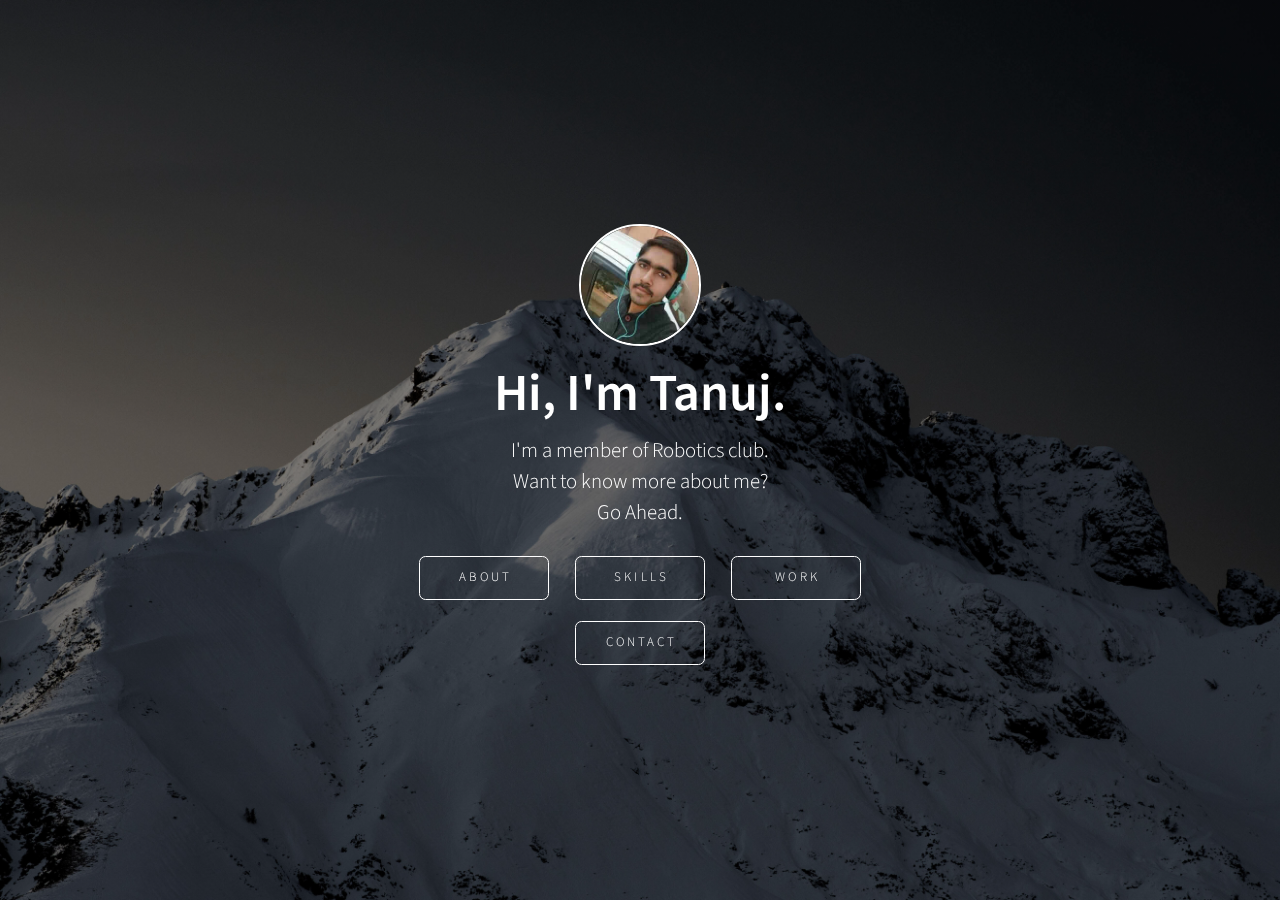
==== commit 937e36b2: "Update index.html" ====
--- a/index.html
+++ b/index.html
@@ -15,7 +15,7 @@
     <title>TANUJ -Personal Portfolio</title>
     <meta charset="utf-8" />
     <meta name="viewport" content="width=device-width,initial-scale=1,user-scalable=no" />
-    <meta name="description" content="Tanuj dahiya - Personal Portfolio Web page.">
+    <meta name="description" content="Tanuj - Personal Portfolio Web page.">
     <meta name="keywords"
     content="tanuj, dahiya, tanuj dahiya, tanuj dahiya dduc, tanuj dahiya deen dayal upadhyaya college, deen dayal upadhyaya college, linkedin, github, tanuj dahiya linkedin, tanuj dahiya github" />
     <meta name="google-site-verification" content="awU1nkrHk19piudBryCWWK9Fy7afA9bWw8C474zMmXw" />
@@ -61,7 +61,7 @@
                     <div id="container01" class="container default">
                         <div class="inner">
                             <div id="image01" class="image"><img src="img/Home-Avatar.jpeg" alt="" /></div>
-                            <h1 id="text03">Hi, I'm Tanuj Dahiya</h1>
+                            <h1 id="text03">Hi, I'm Tanuj.</h1>
                             <p id="text04">I'm a member of Robotics club.<br>Want to know more about me?<br>Go Ahead.
                             </p>
                             <ul id="buttons06" class="buttons">
@@ -137,22 +137,22 @@
                             <h2 id="text07">Our Work</h2>
                             <div class="work-container">
                                 <div id="work-img-01" class="work-img">
-                                    <a href="#" class="work-title">Hexa Bot</a>
+                                    <a href="https://raw.githubusercontent.com/Ghost-Rider10/CV/master/img/wok-1.jpg" target="_blank" rel="noopener" class="work-title">Hexa Bot</a>
                                 </div>
                                 <div id="work-img-02" class="work-img">
-                                    <a href="#" class="work-title">Biped</a>
+                                    <a href="https://raw.githubusercontent.com/Ghost-Rider10/CV/master/img/wok-2.jpg" target="_blank" rel="noopener" class="work-title">Biped</a>
                                 </div>
                                 <div id="work-img-03" class="work-img">
-                                    <a href="#" class="work-title">Drone</a>
+                                    <a href="https://raw.githubusercontent.com/Ghost-Rider10/CV/master/img/wok-3.jpg" target="_blank" rel="noopener" class="work-title">Drone</a>
                                 </div>
                                 <div id="work-img-04" class="work-img">
-                                    <a href="#" class="work-title">Spark V</a>
+                                    <a href="https://raw.githubusercontent.com/Ghost-Rider10/CV/master/img/wok-4.jpg" target="_blank" rel="noopener" class="work-title">Spark V</a>
                                 </div>
                                 <div id="work-img-05" class="work-img">
-                                    <a href="#" class="work-title">Curiosity Bot</a>
+                                    <a href="https://raw.githubusercontent.com/Ghost-Rider10/CV/master/img/wok-5.jpg" target="_blank" rel="noopener" class="work-title">Curiosity Bot</a>
                                 </div>
                                 <div id="work-img-06" class="work-img">
-                                    <a href="#" class="work-title">Stone-Paper-Scissor</a>
+                                    <a href="https://raw.githubusercontent.com/Ghost-Rider10/CV/master/img/wok-6.jpg" target="_blank" rel="noopener" class="work-title">Stone-Paper-Scissor</a>
                                 </div>
                             </div>
                         </div>
@@ -231,4 +231,4 @@
     </script>
 </body>
 
-</html>+</html>
